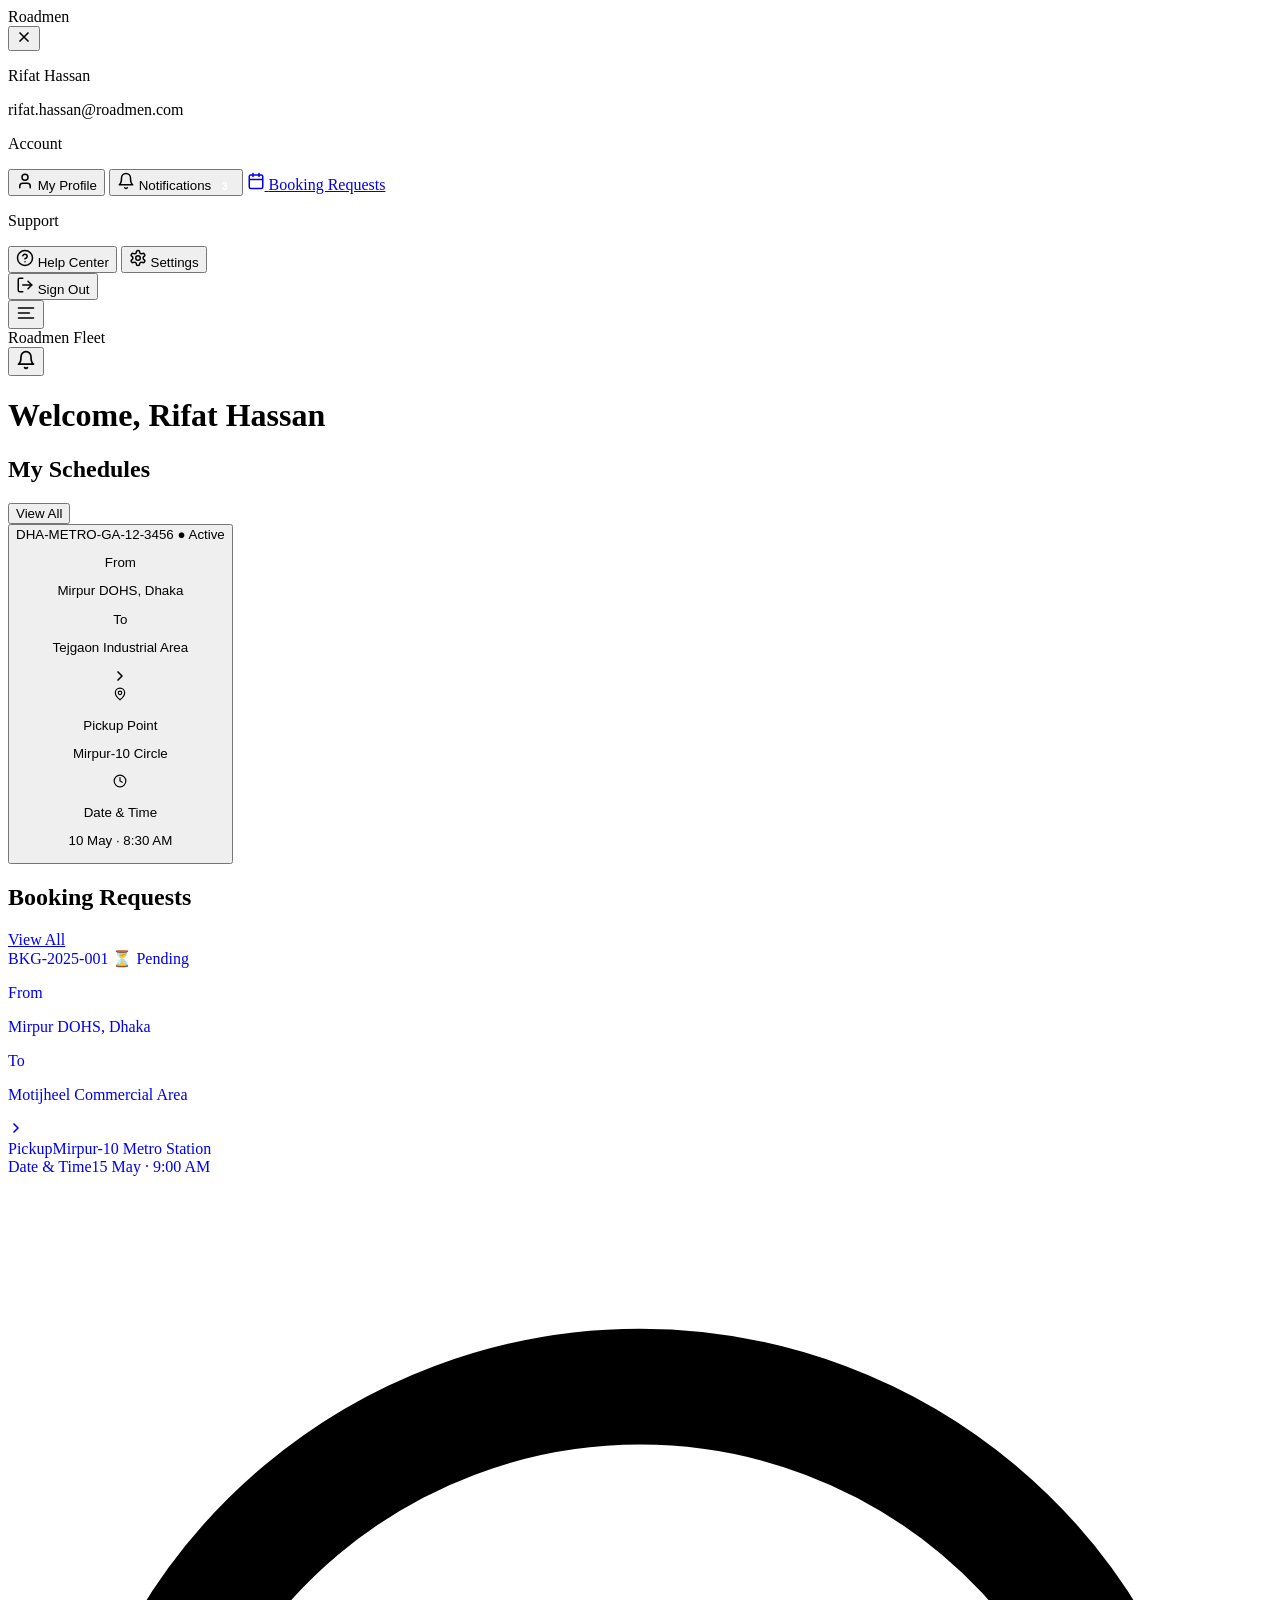
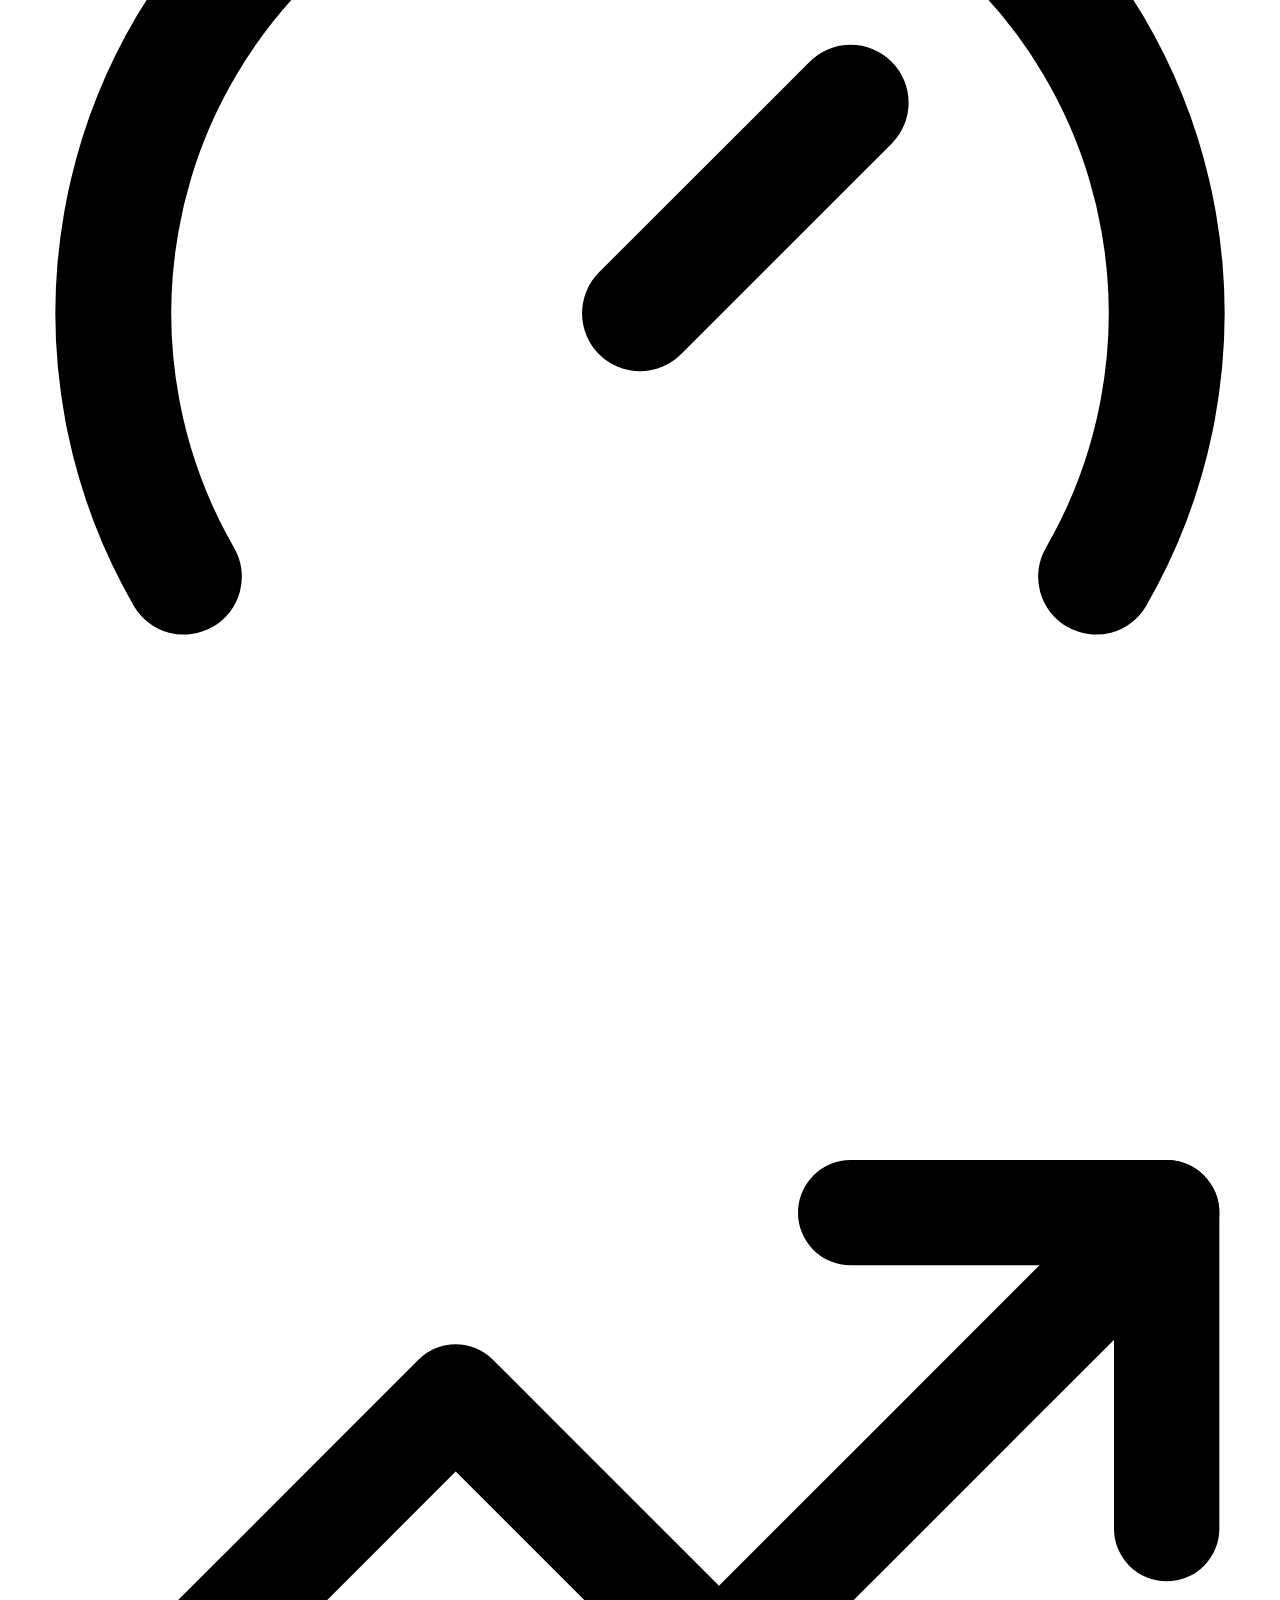
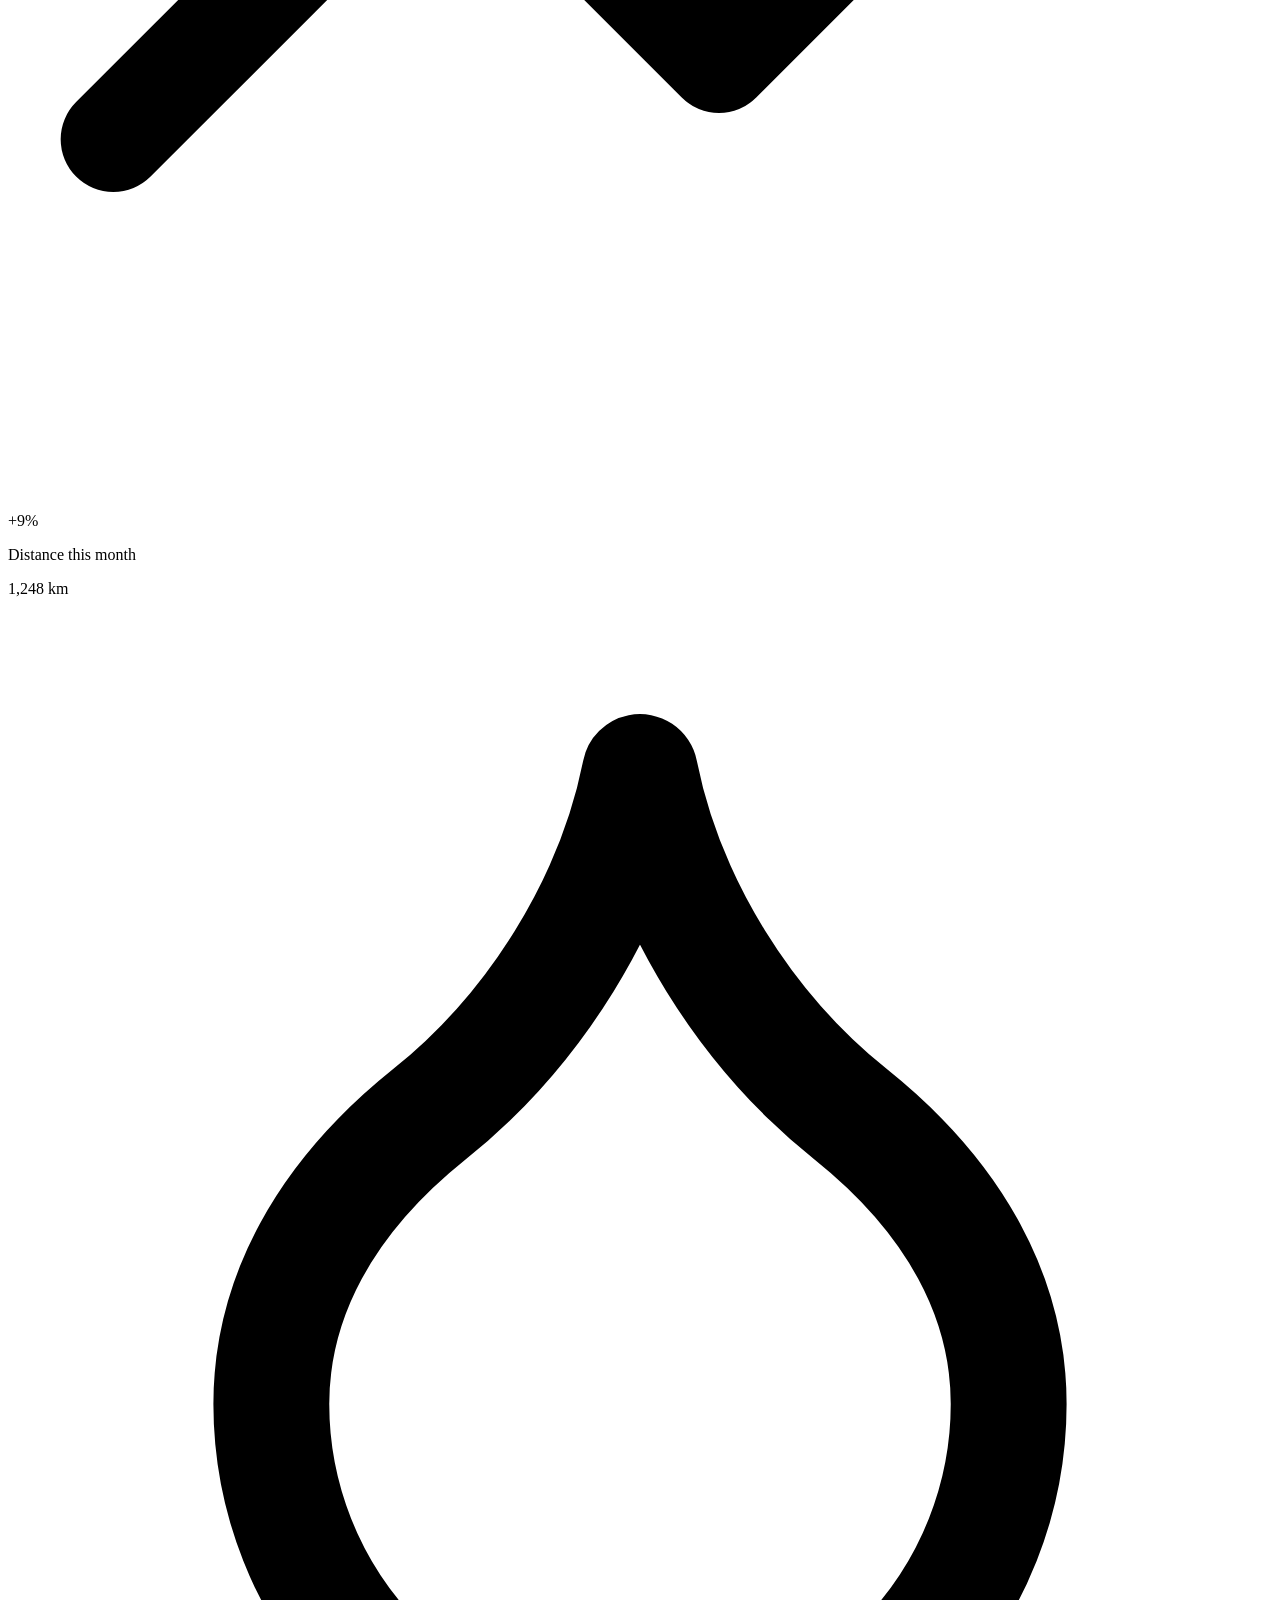
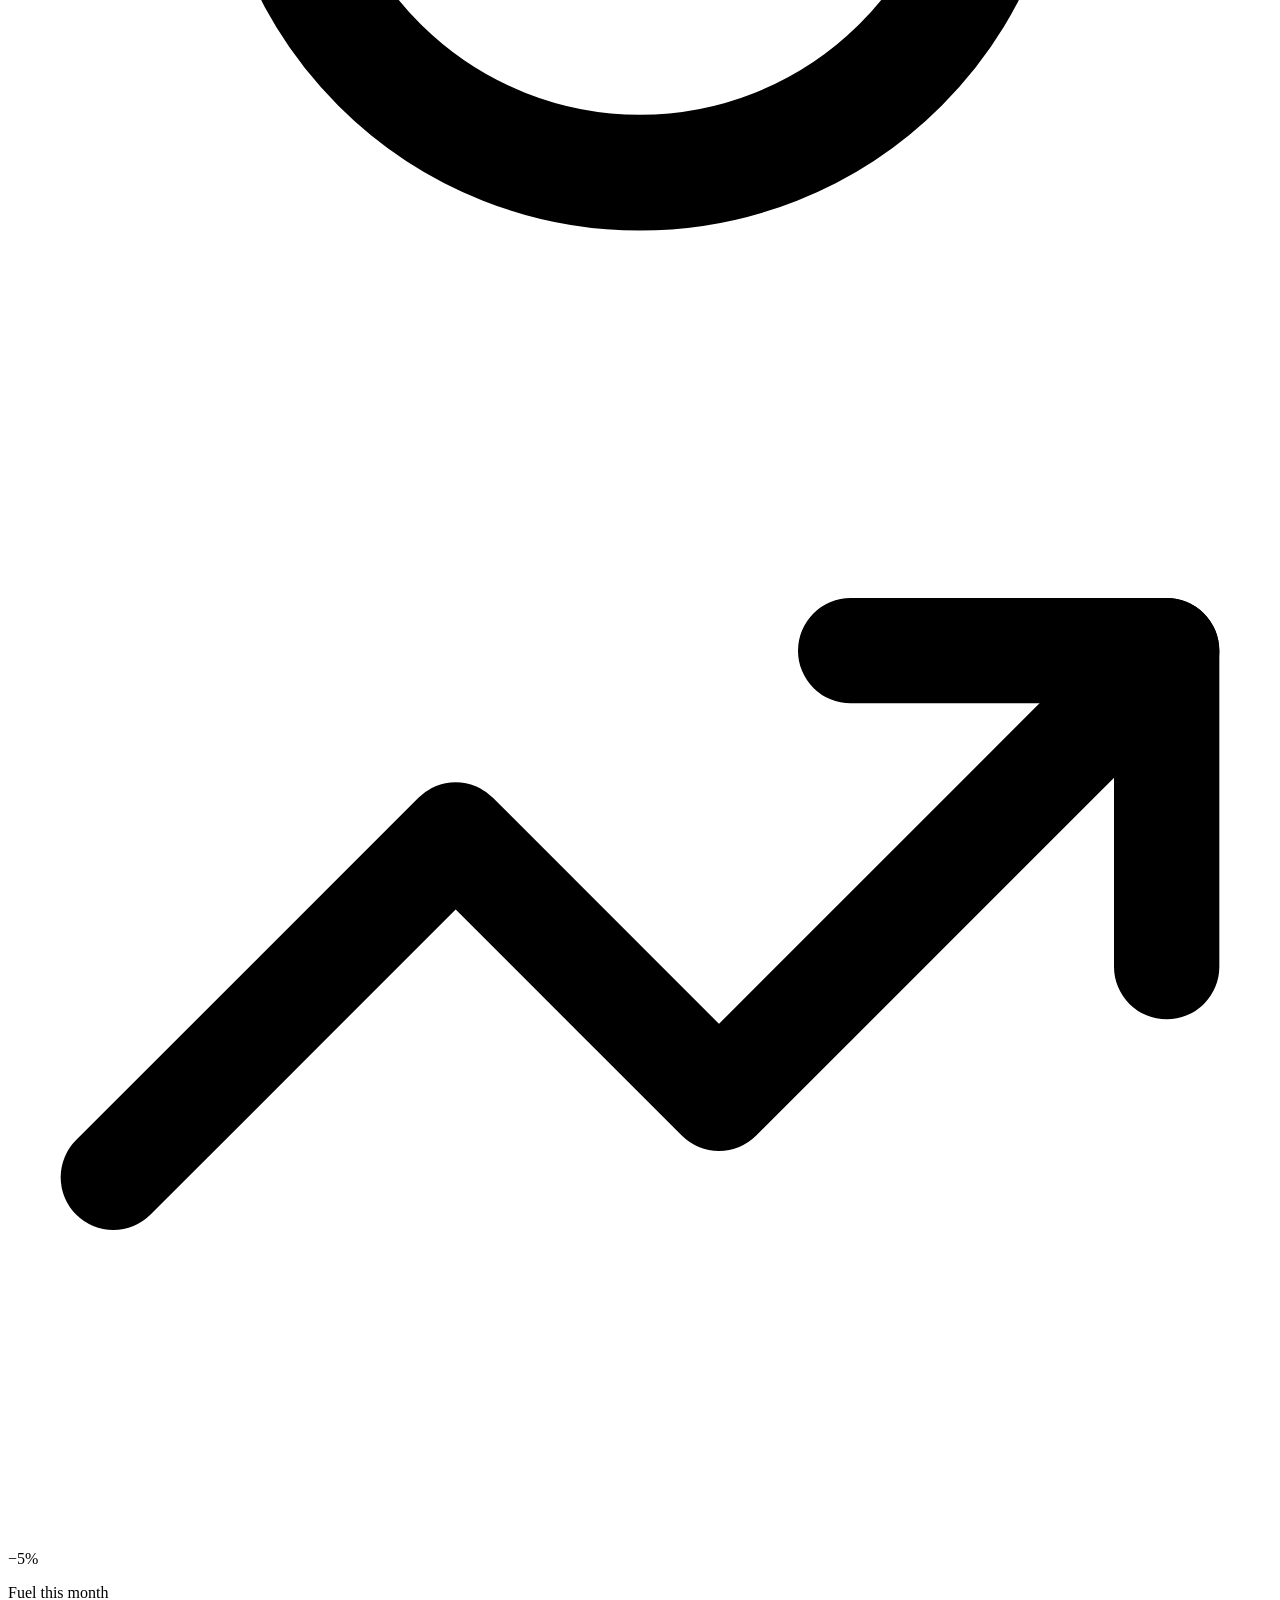
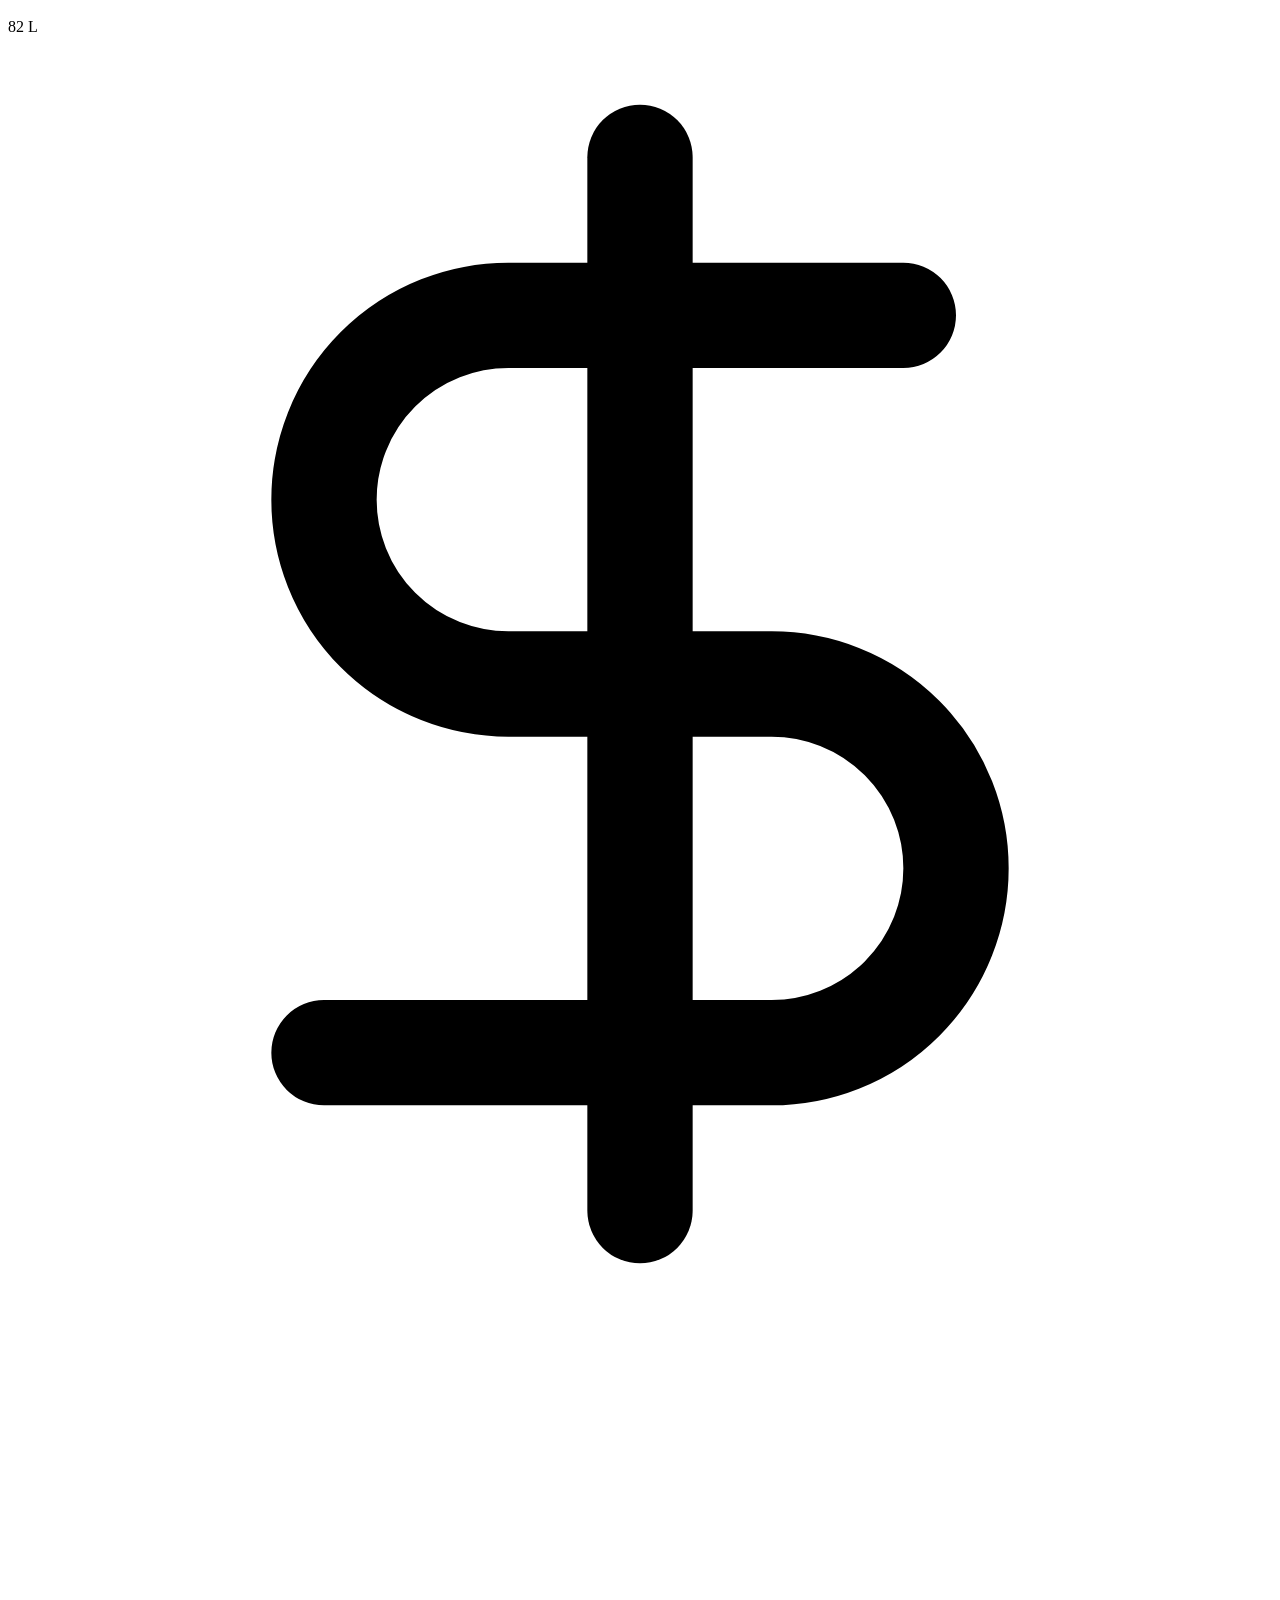
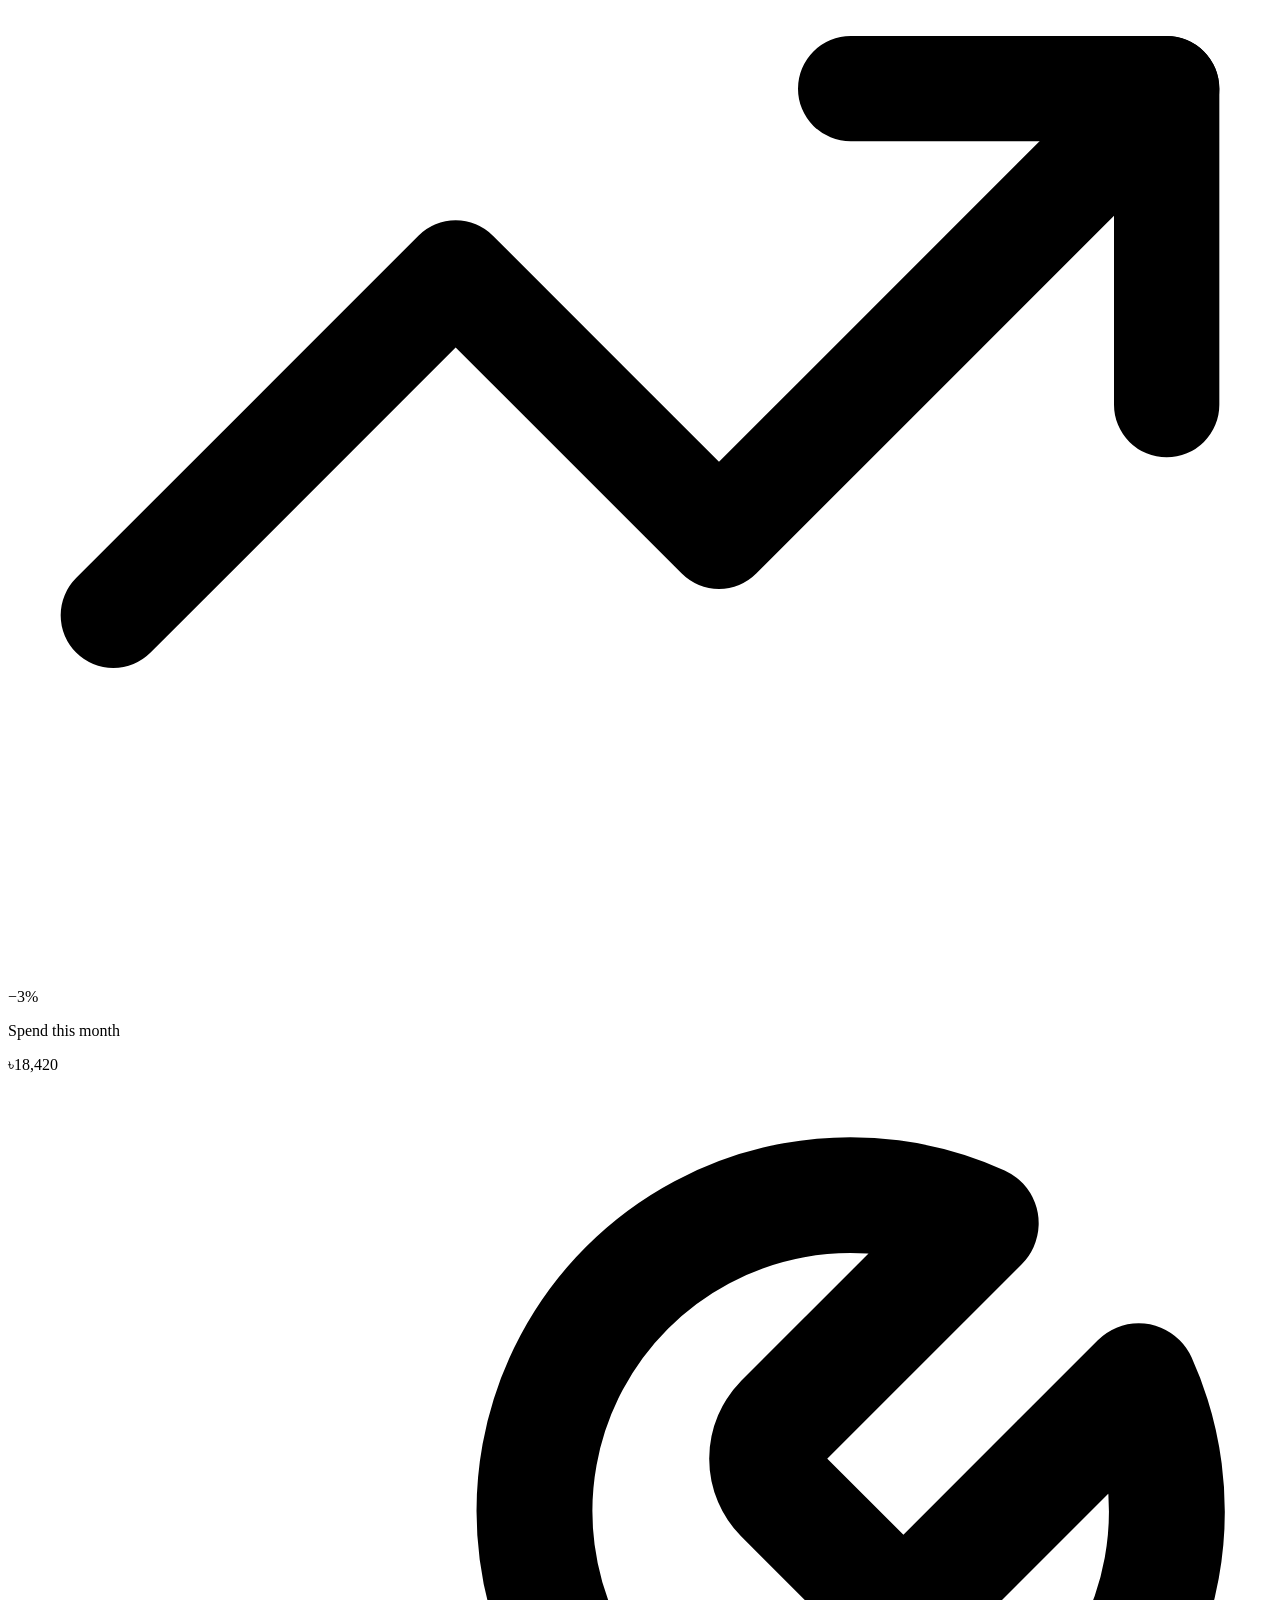
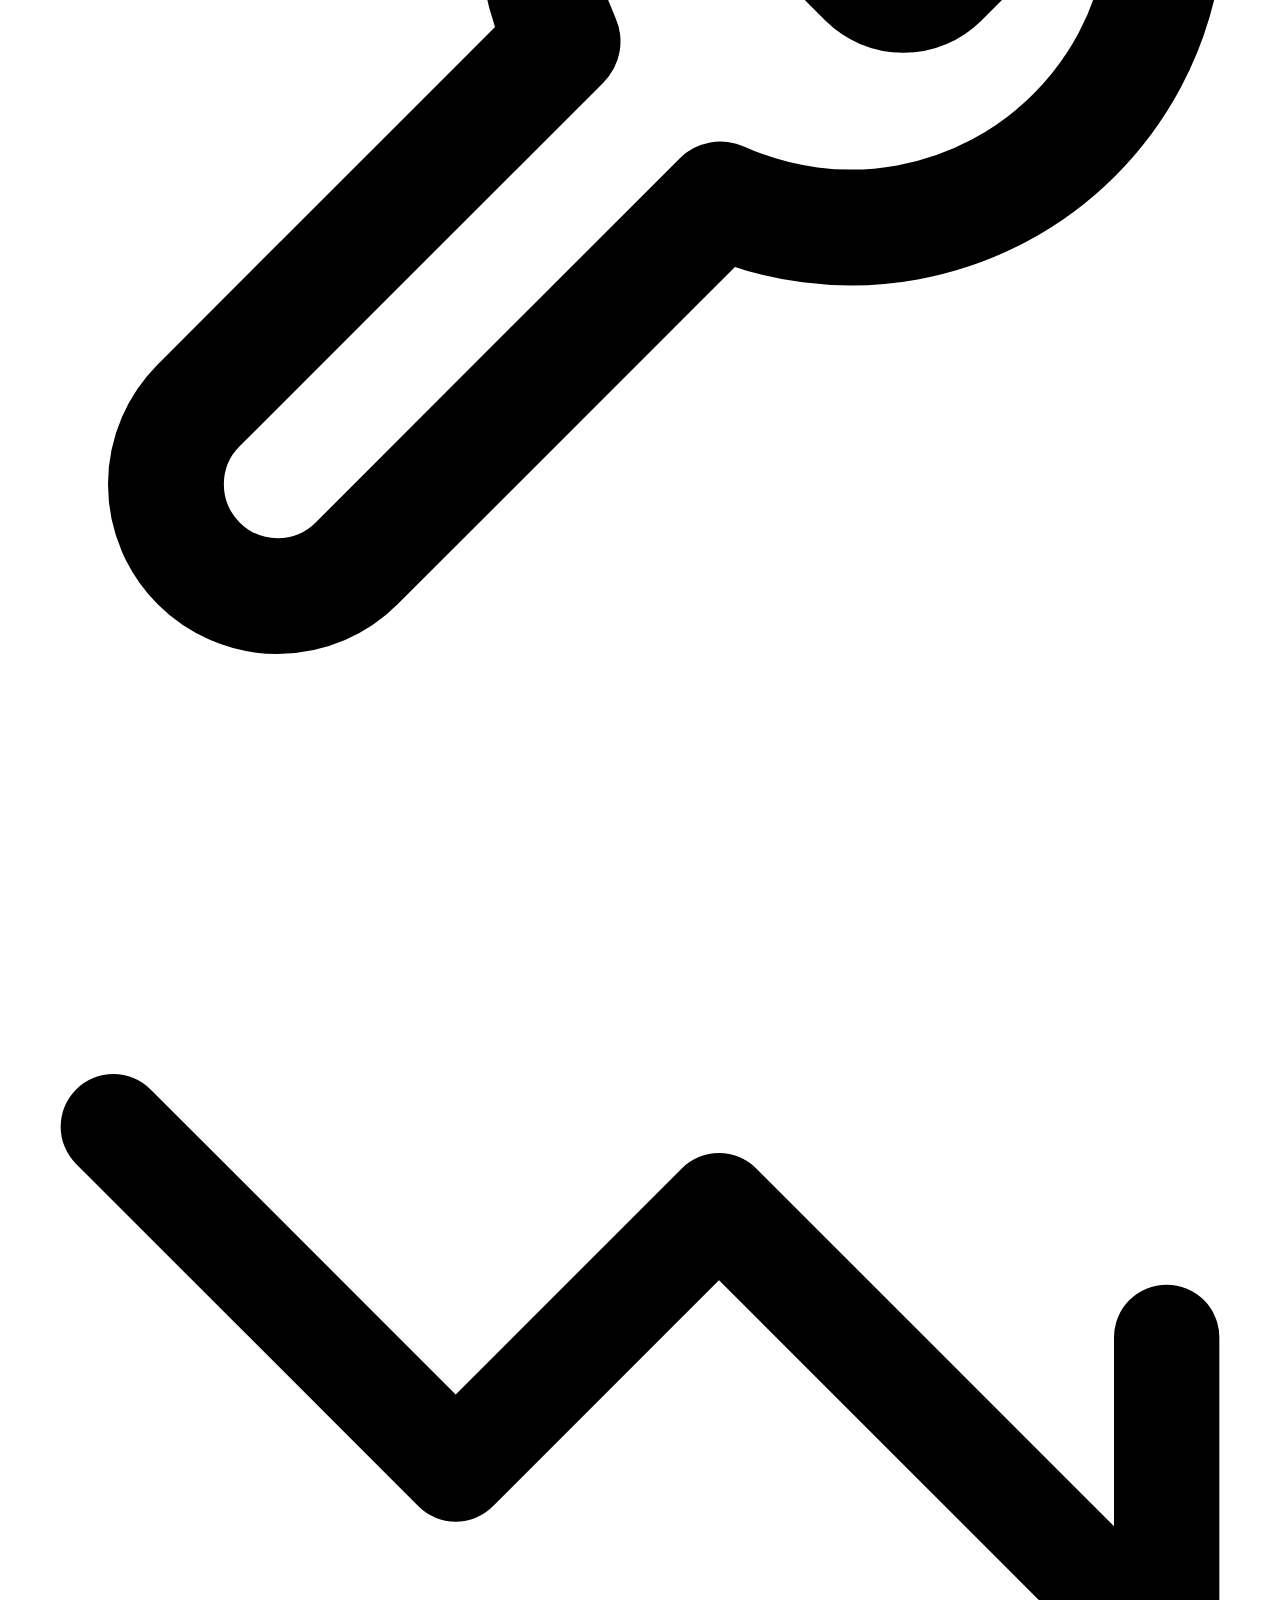
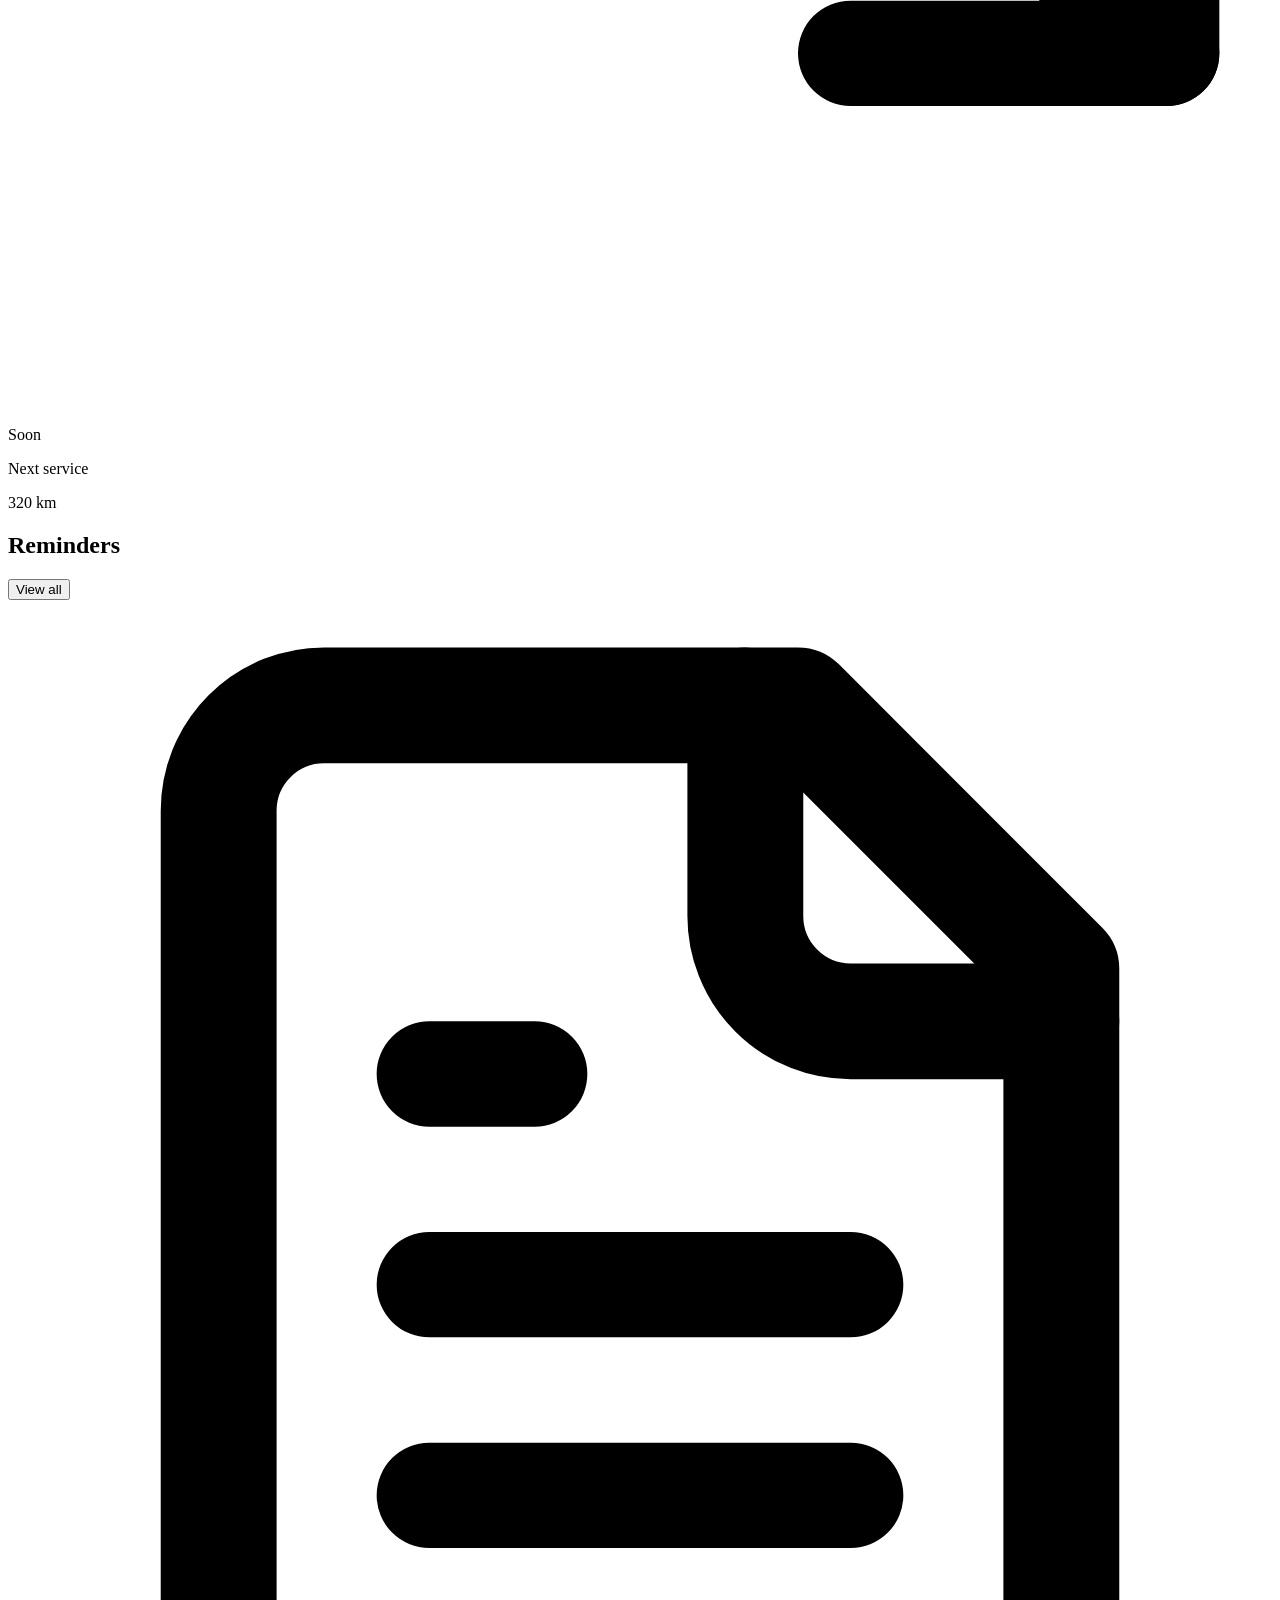
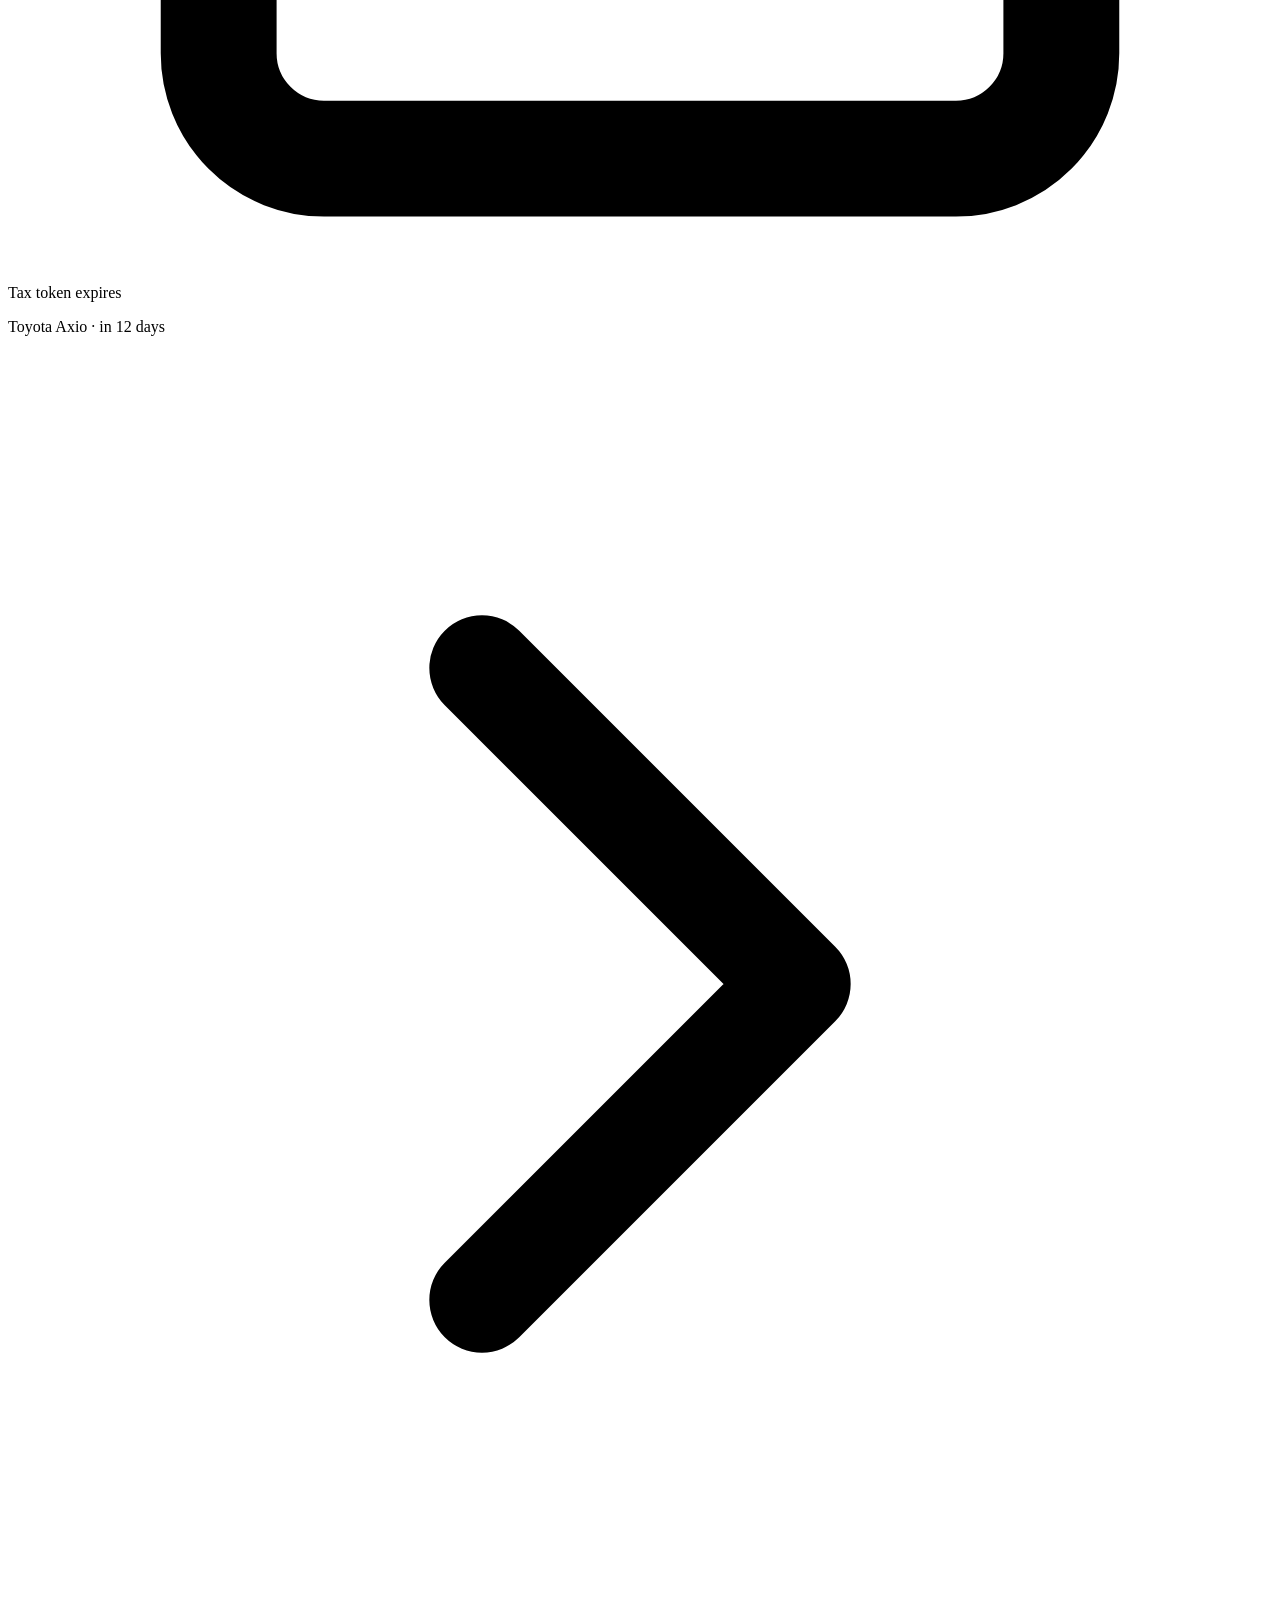
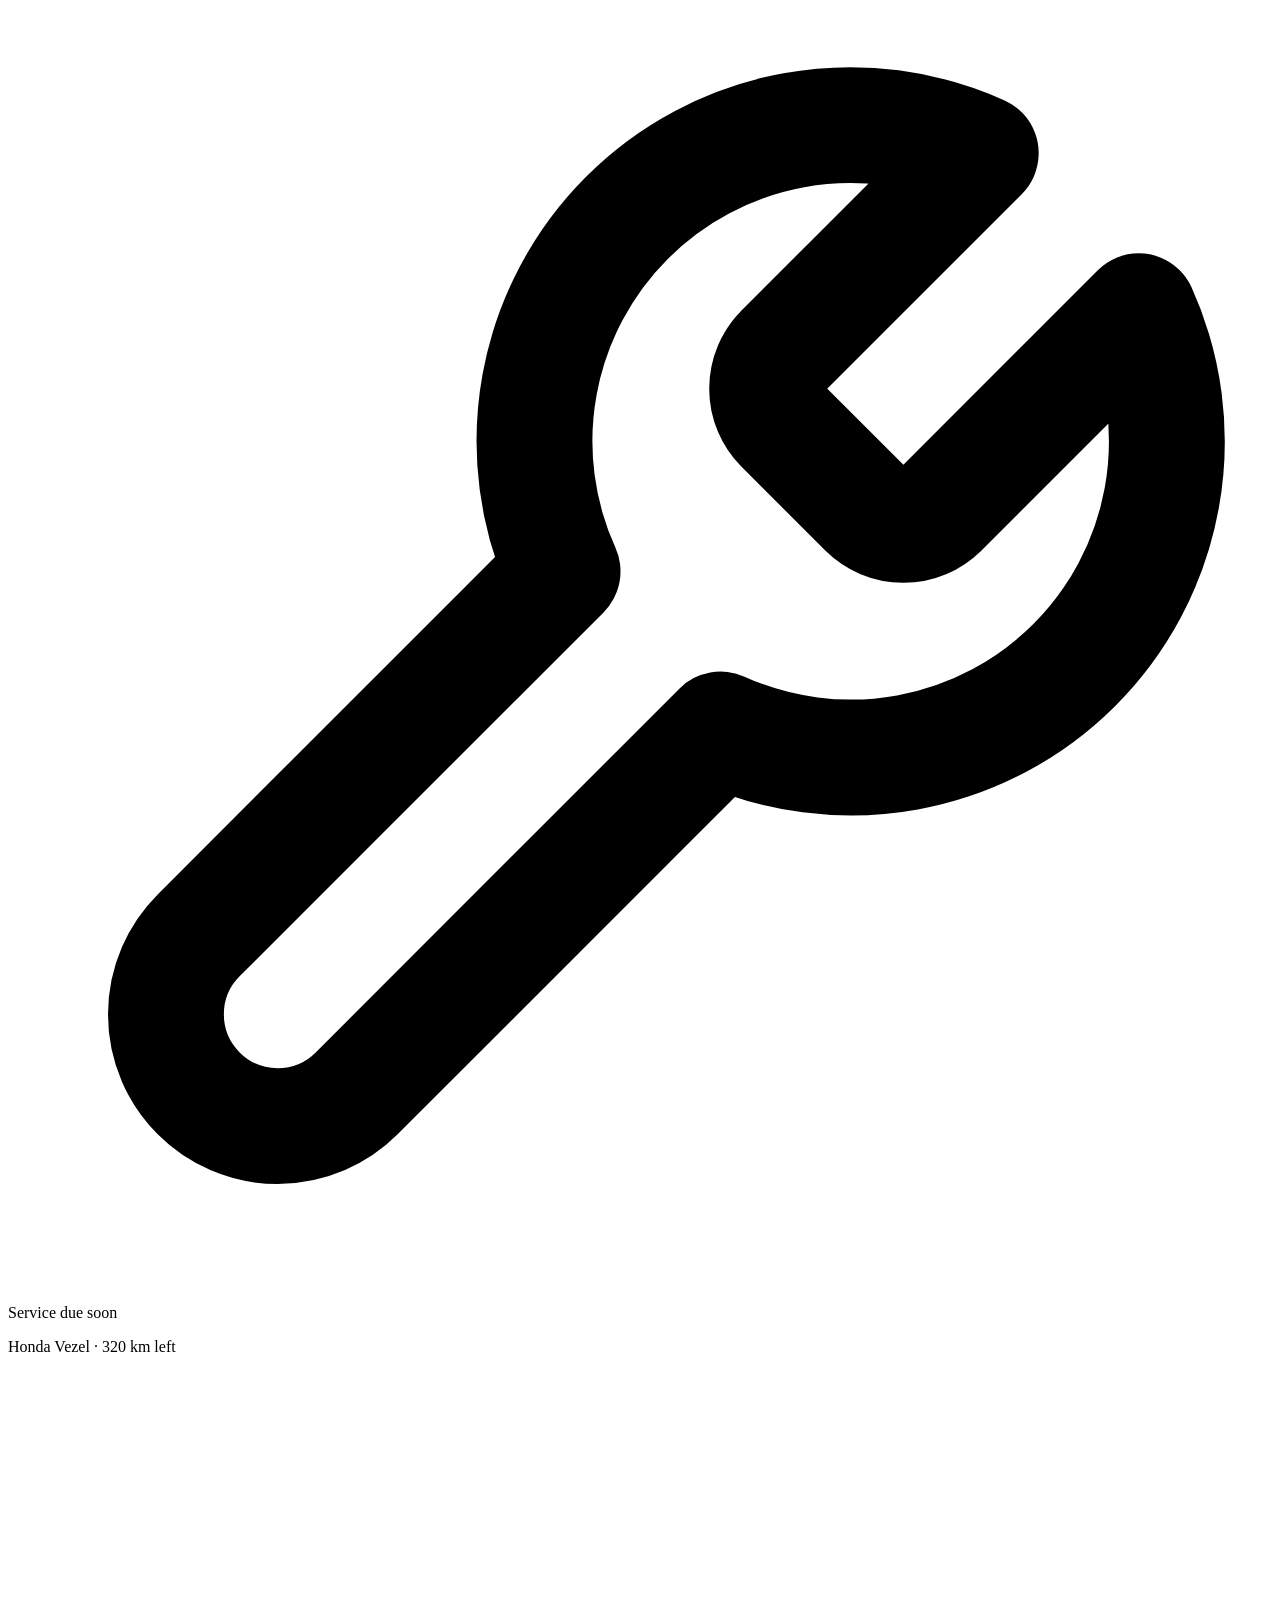
==== index.html @ dc1231cb "Add files via upload" ====
<!DOCTYPE html>
<html lang="en">
<head>
  <meta charset="UTF-8">
  <meta name="viewport" content="width=device-width, initial-scale=1.0, viewport-fit=cover">
  <title>Roadmen Fleet Solution</title>
  <meta name="description" content="Roadmen Fleet Solution — premium fleet management dashboard">
  <meta name="theme-color" content="#F26522">
  <link rel="preconnect" href="https://fonts.googleapis.com">
  <link rel="preconnect" href="https://fonts.gstatic.com" crossorigin>
  <link href="https://fonts.googleapis.com/css2?family=Inter:wght@400;500;600;700;800&display=swap" rel="stylesheet">
  <link rel="stylesheet" href="assets/style.css">
</head>
<body>

<div id="app">
  <div class="gradient-bg" aria-hidden="true"></div>

  <!-- ════════════════════════════════════
       DRAWER OVERLAY
  ════════════════════════════════════ -->
  <div id="drawerOverlay" class="drawer-overlay" aria-hidden="true"></div>

  <!-- ════════════════════════════════════
       SIDE DRAWER
  ════════════════════════════════════ -->
  <aside id="sideDrawer" class="side-drawer" aria-label="Navigation drawer">

    <div class="drawer-header">
      <img src="assets/images/logo.png" alt="Roadmen Fleet Solution" class="drawer-logo"
           onerror="this.style.display='none';this.nextElementSibling.style.display='block'">
      <span class="drawer-logo-text" style="display:none">Roadmen</span>
      <button id="drawerClose" class="drawer-close" aria-label="Close drawer">
        <svg width="16" height="16" viewBox="0 0 24 24" fill="none">
          <path stroke="currentColor" stroke-linecap="round" stroke-linejoin="round" stroke-width="2.5" d="M18 6 6 18M6 6l12 12"/>
        </svg>
      </button>
    </div>

    <div class="drawer-profile">
      <p class="drawer-name">Rifat Hassan</p>
      <p class="drawer-email">rifat.hassan@roadmen.com</p>
      <!-- <span class="drawer-badge">
        <svg width="10" height="10" viewBox="0 0 24 24" fill="none">
          <path stroke="currentColor" stroke-linecap="round" stroke-linejoin="round" stroke-width="2.5" d="M16 21v-2a4 4 0 0 0-4-4H6a4 4 0 0 0-4 4v2"/>
          <circle cx="9" cy="7" r="4" stroke="currentColor" stroke-width="2.5" fill="none"/>
          <path stroke="currentColor" stroke-linecap="round" stroke-linejoin="round" stroke-width="2.5" d="M22 21v-2a4 4 0 0 0-3-3.87M16 3.13a4 4 0 0 1 0 7.75"/>
        </svg>
        Fleet Driver · ID #4821
      </span> -->
    </div>

    <nav class="drawer-nav">
      <p class="drawer-section-label">Account</p>

      <button class="drawer-item active">
        <span class="di-icon">
          <svg width="18" height="18" viewBox="0 0 24 24" fill="none">
            <path stroke="currentColor" stroke-linecap="round" stroke-linejoin="round" stroke-width="2" d="M19 21v-2a4 4 0 0 0-4-4H9a4 4 0 0 0-4 4v2"/>
            <circle cx="12" cy="7" r="4" stroke="currentColor" stroke-width="2" fill="none"/>
          </svg>
        </span>
        My Profile
      </button>

      <button class="drawer-item">
        <span class="di-icon">
          <svg width="18" height="18" viewBox="0 0 24 24" fill="none">
            <path stroke="currentColor" stroke-linecap="round" stroke-linejoin="round" stroke-width="2" d="M6 8a6 6 0 0 1 12 0c0 7 3 9 3 9H3s3-2 3-9"/>
            <path stroke="currentColor" stroke-linecap="round" stroke-linejoin="round" stroke-width="2" d="M10.3 21a1.94 1.94 0 0 0 3.4 0"/>
          </svg>
        </span>
        Notifications
        <span style="margin-left:auto;background:var(--primary);color:#fff;font-size:10px;font-weight:700;padding:2px 7px;border-radius:999px">3</span>
      </button>

      <a href="booking.html" class="drawer-item">
        <span class="di-icon">
          <svg width="18" height="18" viewBox="0 0 24 24" fill="none">
            <rect width="18" height="18" x="3" y="4" rx="2" stroke="currentColor" stroke-width="2" fill="none"/>
            <line x1="16" x2="16" y1="2" y2="6" stroke="currentColor" stroke-linecap="round" stroke-width="2"/>
            <line x1="8"  x2="8"  y1="2" y2="6" stroke="currentColor" stroke-linecap="round" stroke-width="2"/>
            <line x1="3"  x2="21" y1="10" y2="10" stroke="currentColor" stroke-width="2"/>
          </svg>
        </span>
        Booking Requests
      </a>

      <p class="drawer-section-label">Support</p>

      <button class="drawer-item">
        <span class="di-icon">
          <svg width="18" height="18" viewBox="0 0 24 24" fill="none">
            <circle cx="12" cy="12" r="10" stroke="currentColor" stroke-width="2" fill="none"/>
            <path stroke="currentColor" stroke-linecap="round" stroke-linejoin="round" stroke-width="2" d="M9.09 9a3 3 0 0 1 5.83 1c0 2-3 3-3 3"/>
            <path stroke="currentColor" stroke-linecap="round" stroke-width="2" d="M12 17h.01"/>
          </svg>
        </span>
        Help Center
      </button>

      <button class="drawer-item">
        <span class="di-icon">
          <svg width="18" height="18" viewBox="0 0 24 24" fill="none">
            <path stroke="currentColor" stroke-linecap="round" stroke-linejoin="round" stroke-width="2" d="M12.22 2h-.44a2 2 0 0 0-2 2v.18a2 2 0 0 1-1 1.73l-.43.25a2 2 0 0 1-2 0l-.15-.08a2 2 0 0 0-2.73.73l-.22.38a2 2 0 0 0 .73 2.73l.15.1a2 2 0 0 1 1 1.72v.51a2 2 0 0 1-1 1.74l-.15.09a2 2 0 0 0-.73 2.73l.22.38a2 2 0 0 0 2.73.73l.15-.08a2 2 0 0 1 2 0l.43.25a2 2 0 0 1 1 1.73V20a2 2 0 0 0 2 2h.44a2 2 0 0 0 2-2v-.18a2 2 0 0 1 1-1.73l.43-.25a2 2 0 0 1 2 0l.15.08a2 2 0 0 0 2.73-.73l.22-.39a2 2 0 0 0-.73-2.73l-.15-.08a2 2 0 0 1-1-1.74v-.5a2 2 0 0 1 1-1.74l.15-.09a2 2 0 0 0 .73-2.73l-.22-.38a2 2 0 0 0-2.73-.73l-.15.08a2 2 0 0 1-2 0l-.43-.25a2 2 0 0 1-1-1.73V4a2 2 0 0 0-2-2z"/>
            <circle cx="12" cy="12" r="3" stroke="currentColor" stroke-width="2" fill="none"/>
          </svg>
        </span>
        Settings
      </button>
    </nav>

    <div class="drawer-footer">
      <button class="drawer-logout">
        <span class="di-icon">
          <svg width="18" height="18" viewBox="0 0 24 24" fill="none">
            <path stroke="currentColor" stroke-linecap="round" stroke-linejoin="round" stroke-width="2" d="M9 21H5a2 2 0 0 1-2-2V5a2 2 0 0 1 2-2h4"/>
            <polyline stroke="currentColor" stroke-linecap="round" stroke-linejoin="round" stroke-width="2" points="16 17 21 12 16 7"/>
            <line x1="21" x2="9" y1="12" y2="12" stroke="currentColor" stroke-linecap="round" stroke-width="2"/>
          </svg>
        </span>
        Sign Out
      </button>
    </div>
  </aside>

  <!-- ════════════════════════════════════
       SCROLLABLE CONTENT
  ════════════════════════════════════ -->
  <main class="content">

    <!-- ── HEADER ─────────────────────── -->
    <header class="header">
      <div class="header-top">
        <button id="menuBtn" class="menu-btn" aria-label="Open menu">
          <svg width="20" height="20" viewBox="0 0 24 24" fill="none">
            <line x1="3" x2="21" y1="6"  y2="6"  stroke="currentColor" stroke-linecap="round" stroke-width="2"/>
            <line x1="3" x2="16" y1="12" y2="12" stroke="currentColor" stroke-linecap="round" stroke-width="2"/>
            <line x1="3" x2="21" y1="18" y2="18" stroke="currentColor" stroke-linecap="round" stroke-width="2"/>
          </svg>
        </button>

        <img src="assets/images/logo.png" alt="Roadmen Fleet Solution" class="header-logo"
             onerror="this.style.display='none';this.nextElementSibling.style.display='block'">
        <span class="header-logo-text" style="display:none">Roadmen Fleet</span>

        <div class="header-actions">
          <button class="notif-btn" aria-label="Notifications">
            <svg width="20" height="20" viewBox="0 0 24 24" fill="none">
              <path stroke="currentColor" stroke-linecap="round" stroke-linejoin="round" stroke-width="2" d="M6 8a6 6 0 0 1 12 0c0 7 3 9 3 9H3s3-2 3-9"/>
              <path stroke="currentColor" stroke-linecap="round" stroke-linejoin="round" stroke-width="2" d="M10.3 21a1.94 1.94 0 0 0 3.4 0"/>
            </svg>
            <span class="notif-badge"></span>
          </button>
        </div>
      </div>

      <div class="header-greeting">
        <div class="greeting-text">
          <h1 class="greeting-name">Welcome, <span class="greeting-username">Rifat Hassan</span></h1>
        </div>
        
      </div>
    </header>

    <!-- ── MY SCHEDULES ─────────────────── -->
    <section class="section" aria-label="My Schedules" style="margin-top:20px">
      <div class="section-header">
        <h2 class="section-title">My Schedules</h2>
        <button class="btn-link">View All</button>
      </div>
      <div class="schedule-cards-list">

        <!-- Schedule 1 — Active -->
        <button class="schedule-card" aria-label="View schedule DHA-METRO-GA-12-3456">
          <div class="sc-top">
            <span class="sc-reg">DHA-METRO-GA-12-3456</span>
            <span class="sc-status sc-status-active">● Active</span>
          </div>
          <div class="sc-route">
            <div class="sc-dots">
              <div class="sc-dot-start"></div>
              <div class="sc-dot-line"></div>
              <div class="sc-dot-end"></div>
            </div>
            <div class="sc-places">
              <div>
                <p class="sc-place-label">From</p>
                <p class="sc-place-name">Mirpur DOHS, Dhaka</p>
              </div>
              <div>
                <p class="sc-place-label">To</p>
                <p class="sc-place-name">Tejgaon Industrial Area</p>
              </div>
            </div>
            <div class="sc-chevron">
              <svg width="16" height="16" viewBox="0 0 24 24" fill="none">
                <path stroke="currentColor" stroke-linecap="round" stroke-linejoin="round" stroke-width="2.5" d="m9 18 6-6-6-6"/>
              </svg>
            </div>
          </div>
          <div class="sc-meta">
            <div class="sc-meta-item">
              <div class="sc-meta-icon">
                <svg width="14" height="14" viewBox="0 0 24 24" fill="none">
                  <path stroke="currentColor" stroke-linecap="round" stroke-linejoin="round" stroke-width="2" d="M20 10c0 6-8 12-8 12s-8-6-8-12a8 8 0 0 1 16 0Z"/>
                  <circle cx="12" cy="10" r="3" stroke="currentColor" stroke-width="2" fill="none"/>
                </svg>
              </div>
              <div>
                <p class="sc-meta-label">Pickup Point</p>
                <p class="sc-meta-value">Mirpur-10 Circle</p>
              </div>
            </div>
            <div class="sc-meta-item">
              <div class="sc-meta-icon">
                <svg width="14" height="14" viewBox="0 0 24 24" fill="none">
                  <circle cx="12" cy="12" r="10" stroke="currentColor" stroke-width="2" fill="none"/>
                  <polyline stroke="currentColor" stroke-linecap="round" stroke-linejoin="round" stroke-width="2" points="12 6 12 12 16 14"/>
                </svg>
              </div>
              <div>
                <p class="sc-meta-label">Date &amp; Time</p>
                <p class="sc-meta-value">10 May · 8:30 AM</p>
              </div>
            </div>
          </div>
        </button>

        <!-- Schedule 2 — Upcoming -->
      

      </div>
    </section>

    <!-- ── BOOKING REQUESTS ─────────────── -->
    <section class="section" aria-label="Booking Requests">
      <div class="section-header">
        <h2 class="section-title">Booking Requests</h2>
        <a href="booking.html" class="btn-link">View All</a>
      </div>
      <div class="booking-cards-list">

        <!-- Pending -->
        <a href="booking.html" class="booking-card" style="text-decoration:none">
          <div class="bk-top">
            <span class="bk-id">BKG-2025-001</span>
            <span class="bk-status bk-status-pending">⏳ Pending</span>
          </div>
          <div class="bk-route">
            <div class="sc-dots">
              <div class="sc-dot-start"></div>
              <div class="sc-dot-line"></div>
              <div class="sc-dot-end"></div>
            </div>
            <div class="sc-places">
              <div><p class="bk-place-label">From</p><p class="bk-place-name">Mirpur DOHS, Dhaka</p></div>
              <div><p class="bk-place-label">To</p><p class="bk-place-name">Motijheel Commercial Area</p></div>
            </div>
            <div class="sc-chevron">
              <svg width="16" height="16" viewBox="0 0 24 24" fill="none"><path stroke="currentColor" stroke-linecap="round" stroke-linejoin="round" stroke-width="2.5" d="m9 18 6-6-6-6"/></svg>
            </div>
          </div>
          <div class="bk-meta">
            <div class="bk-meta-item"><span class="bk-meta-label">Pickup</span><span class="bk-meta-value">Mirpur-10 Metro Station</span></div>
            <div class="bk-meta-item"><span class="bk-meta-label">Date &amp; Time</span><span class="bk-meta-value">15 May · 9:00 AM</span></div>
          </div>
        </a>


      </div>
    </section>

    <!-- ── SUMMARY CARDS ──────────────── -->
    <section class="section-scroll scrollbar-hide" aria-label="Summary">
      <div class="cards-row">

        <div class="summary-card">
          <div class="card-top">
            <div class="card-icon tone-primary">
              <svg class="icon-sm" viewBox="0 0 24 24" fill="none">
                <path stroke="currentColor" stroke-linecap="round" stroke-linejoin="round" stroke-width="2.2" d="m12 14 4-4"/>
                <path stroke="currentColor" stroke-linecap="round" stroke-linejoin="round" stroke-width="2.2" d="M3.34 19a10 10 0 1 1 17.32 0"/>
              </svg>
            </div>
            <span class="trend trend-up">
              <svg class="icon-xs" viewBox="0 0 24 24" fill="none"><polyline stroke="currentColor" stroke-linecap="round" stroke-linejoin="round" stroke-width="2" points="22 7 13.5 15.5 8.5 10.5 2 17"/><polyline stroke="currentColor" stroke-linecap="round" stroke-linejoin="round" stroke-width="2" points="16 7 22 7 22 13"/></svg>
              +9%
            </span>
          </div>
          <p class="card-label">Distance this month</p>
          <p class="card-value">1,248 km</p>
        </div>

        <div class="summary-card">
          <div class="card-top">
            <div class="card-icon tone-accent">
              <svg class="icon-sm" viewBox="0 0 24 24" fill="none">
                <path stroke="currentColor" stroke-linecap="round" stroke-linejoin="round" stroke-width="2.2" d="M12 22a7 7 0 0 0 7-7c0-2-1-3.9-3-5.5s-3.5-4-4-6.5c-.5 2.5-2 4.9-4 6.5C6 11.1 5 13 5 15a7 7 0 0 0 7 7z"/>
              </svg>
            </div>
            <span class="trend trend-up">
              <svg class="icon-xs" viewBox="0 0 24 24" fill="none"><polyline stroke="currentColor" stroke-linecap="round" stroke-linejoin="round" stroke-width="2" points="22 7 13.5 15.5 8.5 10.5 2 17"/><polyline stroke="currentColor" stroke-linecap="round" stroke-linejoin="round" stroke-width="2" points="16 7 22 7 22 13"/></svg>
              −5%
            </span>
          </div>
          <p class="card-label">Fuel this month</p>
          <p class="card-value">82 L</p>
        </div>

        <div class="summary-card">
          <div class="card-top">
            <div class="card-icon tone-success">
              <svg class="icon-sm" viewBox="0 0 24 24" fill="none">
                <line stroke="currentColor" stroke-linecap="round" stroke-width="2" x1="12" x2="12" y1="2" y2="22"/>
                <path stroke="currentColor" stroke-linecap="round" stroke-linejoin="round" stroke-width="2" d="M17 5H9.5a3.5 3.5 0 0 0 0 7h5a3.5 3.5 0 0 1 0 7H6"/>
              </svg>
            </div>
            <span class="trend trend-up">
              <svg class="icon-xs" viewBox="0 0 24 24" fill="none"><polyline stroke="currentColor" stroke-linecap="round" stroke-linejoin="round" stroke-width="2" points="22 7 13.5 15.5 8.5 10.5 2 17"/><polyline stroke="currentColor" stroke-linecap="round" stroke-linejoin="round" stroke-width="2" points="16 7 22 7 22 13"/></svg>
              −3%
            </span>
          </div>
          <p class="card-label">Spend this month</p>
          <p class="card-value">৳18,420</p>
        </div>

        <div class="summary-card">
          <div class="card-top">
            <div class="card-icon tone-warning">
              <svg class="icon-sm" viewBox="0 0 24 24" fill="none">
                <path stroke="currentColor" stroke-linecap="round" stroke-linejoin="round" stroke-width="2.2" d="M14.7 6.3a1 1 0 0 0 0 1.4l1.6 1.6a1 1 0 0 0 1.4 0l3.77-3.77a6 6 0 0 1-7.94 7.94l-6.91 6.91a2.12 2.12 0 0 1-3-3l6.91-6.91a6 6 0 0 1 7.94-7.94l-3.76 3.76z"/>
              </svg>
            </div>
            <span class="trend trend-warn">
              <svg class="icon-xs" viewBox="0 0 24 24" fill="none"><polyline stroke="currentColor" stroke-linecap="round" stroke-linejoin="round" stroke-width="2" points="22 17 13.5 8.5 8.5 13.5 2 7"/><polyline stroke="currentColor" stroke-linecap="round" stroke-linejoin="round" stroke-width="2" points="16 17 22 17 22 11"/></svg>
              Soon
            </span>
          </div>
          <p class="card-label">Next service</p>
          <p class="card-value">320 km</p>
        </div>

      </div>
    </section>

    <!-- ── REMINDERS ──────────────────── -->
    <section class="section" aria-label="Reminders">
      <div class="section-header">
        <h2 class="section-title">Reminders</h2>
        <button class="btn-link">View all</button>
      </div>
      <div class="glass card shadow-card space-y-2">

        <div class="alert-row hover-row">
          <div class="alert-icon tone-warning">
            <svg class="icon" viewBox="0 0 24 24" fill="none">
              <path stroke="currentColor" stroke-linecap="round" stroke-linejoin="round" stroke-width="2.2" d="M15 2H6a2 2 0 0 0-2 2v16a2 2 0 0 0 2 2h12a2 2 0 0 0 2-2V7Z"/>
              <path stroke="currentColor" stroke-linecap="round" stroke-linejoin="round" stroke-width="2.2" d="M14 2v4a2 2 0 0 0 2 2h4"/>
              <path stroke="currentColor" stroke-linecap="round" stroke-width="2" d="M10 9H8M16 13H8M16 17H8"/>
            </svg>
          </div>
          <div class="alert-text">
            <p class="text-sm font-medium">Tax token expires</p>
            <p class="text-11 text-muted">Toyota Axio · in 12 days</p>
          </div>
          <svg class="icon-sm text-muted chevron-right" viewBox="0 0 24 24" fill="none">
            <path stroke="currentColor" stroke-linecap="round" stroke-linejoin="round" stroke-width="2" d="m9 18 6-6-6-6"/>
          </svg>
        </div>

        <div class="alert-row hover-row">
          <div class="alert-icon tone-accent">
            <svg class="icon" viewBox="0 0 24 24" fill="none">
              <path stroke="currentColor" stroke-linecap="round" stroke-linejoin="round" stroke-width="2.2" d="M14.7 6.3a1 1 0 0 0 0 1.4l1.6 1.6a1 1 0 0 0 1.4 0l3.77-3.77a6 6 0 0 1-7.94 7.94l-6.91 6.91a2.12 2.12 0 0 1-3-3l6.91-6.91a6 6 0 0 1 7.94-7.94l-3.76 3.76z"/>
            </svg>
          </div>
          <div class="alert-text">
            <p class="text-sm font-medium">Service due soon</p>
            <p class="text-11 text-muted">Honda Vezel · 320 km left</p>
          </div>
          <svg class="icon-sm text-muted chevron-right" viewBox="0 0 24 24" fill="none">
            <path stroke="currentColor" stroke-linecap="round" stroke-linejoin="round" stroke-width="2" d="m9 18 6-6-6-6"/>
          </svg>
        </div>

        <div class="alert-row hover-row">
          <div class="alert-icon tone-destructive">
            <svg class="icon" viewBox="0 0 24 24" fill="none">
              <path stroke="currentColor" stroke-linecap="round" stroke-linejoin="round" stroke-width="2.2" d="M20 13c0 5-3.5 7.5-7.66 8.95a1 1 0 0 1-.67-.01C7.5 20.5 4 18 4 13V6a1 1 0 0 1 1-1c2 0 4.5-1.2 6.24-2.72a1.17 1.17 0 0 1 1.52 0C14.51 3.81 17 5 19 5a1 1 0 0 1 1 1z"/>
              <path stroke="currentColor" stroke-linecap="round" stroke-width="2.2" d="M12 8v4M12 16h.01"/>
            </svg>
          </div>
          <div class="alert-text">
            <p class="text-sm font-medium">Insurance renewal</p>
            <p class="text-11 text-muted">Toyota Axio · in 28 days</p>
          </div>
          <svg class="icon-sm text-muted chevron-right" viewBox="0 0 24 24" fill="none">
            <path stroke="currentColor" stroke-linecap="round" stroke-linejoin="round" stroke-width="2" d="m9 18 6-6-6-6"/>
          </svg>
        </div>

        <button class="btn-primary">Set Reminder</button>
      </div>
    </section>

    <!-- ── QUICK ACTIONS ──────────────── -->
    <section class="section" aria-label="Quick Actions">
      <h2 class="section-title mb-3">Quick Actions</h2>
      <div class="glass card shadow-card quick-actions-grid">

        <button class="quick-action">
          <div class="qa-icon tone-accent">
            <svg class="icon" viewBox="0 0 24 24" fill="none"><path stroke="currentColor" stroke-linecap="round" stroke-linejoin="round" stroke-width="2.2" d="M12 22a7 7 0 0 0 7-7c0-2-1-3.9-3-5.5s-3.5-4-4-6.5c-.5 2.5-2 4.9-4 6.5C6 11.1 5 13 5 15a7 7 0 0 0 7 7z"/></svg>
          </div>
          <span class="qa-label">Log Fuel</span>
        </button>

        <button class="quick-action">
          <div class="qa-icon tone-success">
            <svg class="icon" viewBox="0 0 24 24" fill="none">
              <path stroke="currentColor" stroke-linecap="round" stroke-linejoin="round" stroke-width="2.2" d="M4 2v20l2-1 2 1 2-1 2 1 2-1 2 1 2-1 2 1V2l-2 1-2-1-2 1-2-1-2 1-2-1-2 1-2-1z"/>
              <path stroke="currentColor" stroke-linecap="round" stroke-linejoin="round" stroke-width="2" d="M16 8h-6a2 2 0 1 0 0 4h4a2 2 0 1 1 0 4H8"/>
            </svg>
          </div>
          <span class="qa-label">Add Expense</span>
        </button>

        <button class="quick-action">
          <div class="qa-icon tone-warning">
            <svg class="icon" viewBox="0 0 24 24" fill="none">
              <rect width="18" height="18" x="3" y="4" rx="2" ry="2" stroke="currentColor" stroke-width="2.2" fill="none"/>
              <line x1="16" x2="16" y1="2" y2="6" stroke="currentColor" stroke-width="2.2" stroke-linecap="round"/>
              <line x1="8" x2="8" y1="2" y2="6" stroke="currentColor" stroke-width="2.2" stroke-linecap="round"/>
              <line x1="3" x2="21" y1="10" y2="10" stroke="currentColor" stroke-width="2.2"/>
              <line x1="8" x2="12" y1="14" y2="14" stroke="currentColor" stroke-width="2.2" stroke-linecap="round"/>
              <line x1="10" x2="10" y1="12" y2="16" stroke="currentColor" stroke-width="2.2" stroke-linecap="round"/>
            </svg>
          </div>
          <span class="qa-label">Book Service</span>
        </button>

        <button class="quick-action">
          <div class="qa-icon tone-primary">
            <svg class="icon" viewBox="0 0 24 24" fill="none">
              <path stroke="currentColor" stroke-linecap="round" stroke-linejoin="round" stroke-width="2.2" d="M20 10c0 6-8 12-8 12s-8-6-8-12a8 8 0 0 1 16 0Z"/>
              <circle cx="12" cy="10" r="3" stroke="currentColor" stroke-width="2.2" fill="none"/>
            </svg>
          </div>
          <span class="qa-label">Log Trip</span>
        </button>

      </div>
    </section>

    <!-- ── LIVE TRACKING ──────────────── -->
    <section class="section" aria-label="Live Tracking">
      <div class="section-header">
        <h2 class="section-title">Where's My Car</h2>
        <span class="live-status">
          <span class="live-dot pulse-dot"></span>
          Parked · 2 min ago
        </span>
      </div>
      <div class="map-container shadow-card">
        <div class="map-bg" aria-hidden="true"></div>
        <svg class="map-roads" viewBox="0 0 380 180" fill="none" aria-hidden="true">
          <path d="M-20 60 Q 100 40 200 80 T 400 70"   stroke="rgba(255,255,255,0.2)" stroke-width="1.5"/>
          <path d="M40 -10 Q 80 80 60 200"              stroke="rgba(255,255,255,0.2)" stroke-width="1.5"/>
          <path d="M-20 140 Q 200 100 400 130"          stroke="rgba(255,255,255,0.2)" stroke-width="1.5"/>
          <path d="M280 -10 Q 250 100 320 200"          stroke="rgba(255,255,255,0.2)" stroke-width="1.5"/>
        </svg>
        <div class="car-pin primary-pin">
          <div class="pin-dot pulse-dot"></div>
          <span class="pin-label glass">My Daily · Home</span>
        </div>
        <div class="car-pin secondary-pin">
          <div class="pin-dot-sm accent-dot"></div>
          <span class="pin-label glass">Weekend</span>
        </div>
        <div class="map-badge top-left glass">
          <svg class="icon-xs" viewBox="0 0 24 24" fill="none" style="color:#F26522"><polygon stroke="currentColor" stroke-linecap="round" stroke-linejoin="round" stroke-width="2" points="3 11 22 2 13 21 11 13 3 11"/></svg>
          <span class="text-10">Live</span>
        </div>
        <div class="map-badge top-right glass">
          <svg class="icon-xs" viewBox="0 0 24 24" fill="none" style="color:#4ADE80">
            <rect width="18" height="11" x="3" y="11" rx="2" ry="2" stroke="currentColor" stroke-width="2" fill="none"/>
            <path stroke="currentColor" stroke-linecap="round" stroke-linejoin="round" stroke-width="2" d="M7 11V7a5 5 0 0 1 10 0v4"/>
          </svg>
          <span class="text-10">Locked</span>
        </div>
        <button class="map-badge bottom-right glass hover-scale">
          <svg class="icon-xs" viewBox="0 0 24 24" fill="none">
            <polyline stroke="currentColor" stroke-linecap="round" stroke-linejoin="round" stroke-width="2" points="15 3 21 3 21 9"/>
            <polyline stroke="currentColor" stroke-linecap="round" stroke-linejoin="round" stroke-width="2" points="9 21 3 21 3 15"/>
            <line x1="21" x2="14" y1="3" y2="10" stroke="currentColor" stroke-linecap="round" stroke-width="2"/>
            <line x1="3"  x2="10" y1="21" y2="14" stroke="currentColor" stroke-linecap="round" stroke-width="2"/>
          </svg>
          Open Map
        </button>
      </div>
    </section>

    <!-- ── MY CARS ────────────────────── -->
    <section class="section" aria-label="My Cars">
      <div class="section-header">
        <h2 class="section-title">My Cars</h2>
        <button class="btn-link flex-center gap-1">
          <svg class="icon-xs" viewBox="0 0 24 24" fill="none"><path d="M5 12h14" stroke="currentColor" stroke-linecap="round" stroke-width="2"/><path d="M12 5v14" stroke="currentColor" stroke-linecap="round" stroke-width="2"/></svg>
          Add car
        </button>
      </div>

      <!-- Vehicle 1 -->
      <div class="vehicle-card">
        <div class="vehicle-top">
          <div class="vehicle-info">
            <div class="vehicle-avatar gradient-primary shadow-glow">🚗</div>
            <div class="vehicle-details">
              <p class="text-sm font-semibold">My Daily</p>
              <p class="text-11 text-muted">Toyota Axio · 2019</p>
              <p class="text-10 text-muted-40">DHA-METRO-GA-12-3456</p>
            </div>
          </div>
          <span class="status-badge status-success">Parked</span>
        </div>
        <div class="vehicle-stats">
          <div>
            <p class="text-11 text-muted">Odometer</p>
            <p class="text-11 font-semibold">48,250 km</p>
          </div>
          <div>
            <p class="text-11 text-muted flex-center gap-1">
              <svg class="icon-xs" viewBox="0 0 24 24" fill="none"><path stroke="currentColor" stroke-linecap="round" stroke-linejoin="round" stroke-width="2" d="M20 10c0 6-8 12-8 12s-8-6-8-12a8 8 0 0 1 16 0Z"/><circle cx="12" cy="10" r="3" stroke="currentColor" stroke-width="2" fill="none"/></svg>
              Last trip
            </p>
            <p class="text-11 font-semibold">Home → Office</p>
          </div>
        </div>
        <div class="fuel-bar-row">
          <svg class="icon-xs text-muted" viewBox="0 0 24 24" fill="none"><path stroke="currentColor" stroke-linecap="round" stroke-linejoin="round" stroke-width="2" d="M12 22a7 7 0 0 0 7-7c0-2-1-3.9-3-5.5s-3.5-4-4-6.5c-.5 2.5-2 4.9-4 6.5C6 11.1 5 13 5 15a7 7 0 0 0 7 7z"/></svg>
          <div class="fuel-track"><div class="fuel-fill fuel-success" style="width:72%"></div></div>
          <span class="fuel-pct">72%</span>
        </div>
        <div class="vehicle-footer">
          <span class="text-11 text-muted">Pearl White</span>
          <div class="flex-center gap-1">
            <button class="qicon text-muted hover-fg" aria-label="View">
              <svg class="icon-xs" viewBox="0 0 24 24" fill="none"><path stroke="currentColor" stroke-linecap="round" stroke-linejoin="round" stroke-width="2.2" d="M2 12s3-7 10-7 10 7 10 7-3 7-10 7-10-7-10-7Z"/><circle cx="12" cy="12" r="3" stroke="currentColor" stroke-width="2.2" fill="none"/></svg>
            </button>
            <button class="qicon text-accent hover-accent" aria-label="Fuel">
              <svg class="icon-xs" viewBox="0 0 24 24" fill="none"><path stroke="currentColor" stroke-linecap="round" stroke-linejoin="round" stroke-width="2.2" d="M12 22a7 7 0 0 0 7-7c0-2-1-3.9-3-5.5s-3.5-4-4-6.5c-.5 2.5-2 4.9-4 6.5C6 11.1 5 13 5 15a7 7 0 0 0 7 7z"/></svg>
            </button>
            <button class="qicon text-success hover-success" aria-label="Expense">
              <svg class="icon-xs" viewBox="0 0 24 24" fill="none"><line stroke="currentColor" stroke-linecap="round" stroke-width="2.2" x1="12" x2="12" y1="2" y2="22"/><path stroke="currentColor" stroke-linecap="round" stroke-linejoin="round" stroke-width="2.2" d="M17 5H9.5a3.5 3.5 0 0 0 0 7h5a3.5 3.5 0 0 1 0 7H6"/></svg>
            </button>
            <button class="qicon text-destructive hover-destructive" aria-label="Alert">
              <svg class="icon-xs" viewBox="0 0 24 24" fill="none"><circle cx="12" cy="12" r="10" stroke="currentColor" stroke-width="2.2" fill="none"/><line x1="12" x2="12" y1="8" y2="12" stroke="currentColor" stroke-linecap="round" stroke-width="2.2"/><line x1="12" x2="12.01" y1="16" y2="16" stroke="currentColor" stroke-linecap="round" stroke-width="2.2"/></svg>
            </button>
          </div>
        </div>
      </div>

      <!-- Vehicle 2 -->
      <div class="vehicle-card mt-3">
        <div class="vehicle-top">
          <div class="vehicle-info">
            <div class="vehicle-avatar gradient-primary shadow-glow">🚗</div>
            <div class="vehicle-details">
              <div class="flex-center gap-2">
                <p class="text-sm font-semibold">Weekend</p>
                <span class="alert-badge" aria-label="Alert">
                  <svg style="width:10px;height:10px" viewBox="0 0 24 24" fill="none"><circle cx="12" cy="12" r="10" stroke="currentColor" stroke-width="2.5" fill="none"/><line x1="12" x2="12" y1="8" y2="12" stroke="currentColor" stroke-linecap="round" stroke-width="2.5"/><line x1="12" x2="12.01" y1="16" y2="16" stroke="currentColor" stroke-linecap="round" stroke-width="2.5"/></svg>
                </span>
              </div>
              <p class="text-11 text-muted">Honda Vezel · 2021</p>
              <p class="text-10 text-muted-40">DHA-METRO-KHA-22-1188</p>
            </div>
          </div>
          <span class="status-badge status-warning">Service due</span>
        </div>
        <div class="vehicle-stats">
          <div>
            <p class="text-11 text-muted">Odometer</p>
            <p class="text-11 font-semibold">26,820 km</p>
          </div>
          <div>
            <p class="text-11 text-muted flex-center gap-1">
              <svg class="icon-xs" viewBox="0 0 24 24" fill="none"><path stroke="currentColor" stroke-linecap="round" stroke-linejoin="round" stroke-width="2" d="M20 10c0 6-8 12-8 12s-8-6-8-12a8 8 0 0 1 16 0Z"/><circle cx="12" cy="10" r="3" stroke="currentColor" stroke-width="2" fill="none"/></svg>
              Last trip
            </p>
            <p class="text-11 font-semibold">Dhaka → Cox's Bazar</p>
          </div>
        </div>
        <div class="fuel-bar-row">
          <svg class="icon-xs text-muted" viewBox="0 0 24 24" fill="none"><path stroke="currentColor" stroke-linecap="round" stroke-linejoin="round" stroke-width="2" d="M12 22a7 7 0 0 0 7-7c0-2-1-3.9-3-5.5s-3.5-4-4-6.5c-.5 2.5-2 4.9-4 6.5C6 11.1 5 13 5 15a7 7 0 0 0 7 7z"/></svg>
          <div class="fuel-track"><div class="fuel-fill fuel-warning" style="width:38%"></div></div>
          <span class="fuel-pct">38%</span>
        </div>
        <div class="vehicle-footer">
          <span class="text-11 text-muted">Midnight Blue</span>
          <div class="flex-center gap-1">
            <button class="qicon text-muted hover-fg" aria-label="View">
              <svg class="icon-xs" viewBox="0 0 24 24" fill="none"><path stroke="currentColor" stroke-linecap="round" stroke-linejoin="round" stroke-width="2.2" d="M2 12s3-7 10-7 10 7 10 7-3 7-10 7-10-7-10-7Z"/><circle cx="12" cy="12" r="3" stroke="currentColor" stroke-width="2.2" fill="none"/></svg>
            </button>
            <button class="qicon text-accent hover-accent" aria-label="Fuel">
              <svg class="icon-xs" viewBox="0 0 24 24" fill="none"><path stroke="currentColor" stroke-linecap="round" stroke-linejoin="round" stroke-width="2.2" d="M12 22a7 7 0 0 0 7-7c0-2-1-3.9-3-5.5s-3.5-4-4-6.5c-.5 2.5-2 4.9-4 6.5C6 11.1 5 13 5 15a7 7 0 0 0 7 7z"/></svg>
            </button>
            <button class="qicon text-success hover-success" aria-label="Expense">
              <svg class="icon-xs" viewBox="0 0 24 24" fill="none"><line stroke="currentColor" stroke-linecap="round" stroke-width="2.2" x1="12" x2="12" y1="2" y2="22"/><path stroke="currentColor" stroke-linecap="round" stroke-linejoin="round" stroke-width="2.2" d="M17 5H9.5a3.5 3.5 0 0 0 0 7h5a3.5 3.5 0 0 1 0 7H6"/></svg>
            </button>
            <button class="qicon text-destructive hover-destructive" aria-label="Alert">
              <svg class="icon-xs" viewBox="0 0 24 24" fill="none"><circle cx="12" cy="12" r="10" stroke="currentColor" stroke-width="2.2" fill="none"/><line x1="12" x2="12" y1="8" y2="12" stroke="currentColor" stroke-linecap="round" stroke-width="2.2"/><line x1="12" x2="12.01" y1="16" y2="16" stroke="currentColor" stroke-linecap="round" stroke-width="2.2"/></svg>
            </button>
          </div>
        </div>
      </div>

      <button class="add-car-btn mt-3">
        <svg class="icon-sm" viewBox="0 0 24 24" fill="none"><path d="M5 12h14" stroke="currentColor" stroke-linecap="round" stroke-width="2"/><path d="M12 5v14" stroke="currentColor" stroke-linecap="round" stroke-width="2"/></svg>
        Add another car
      </button>
    </section>

    <!-- ── INSIGHTS ────────────────────── -->
    <section class="section" aria-label="Insights">
      <h2 class="section-title mb-3">Insights</h2>

      <div class="glass card shadow-card">
        <div class="chart-header">
          <div>
            <p class="text-11 text-muted">Mileage (km/L)</p>
            <p class="text-lg font-bold">12.4 <span class="text-10 text-success">↑ 6%</span></p>
          </div>
          <div class="period-tabs">
            <button class="period-btn">W</button>
            <button class="period-btn active">M</button>
            <button class="period-btn">Y</button>
          </div>
        </div>
        <svg id="mileageChart" viewBox="0 0 280 80" class="w-full" style="height:80px;overflow:visible" aria-label="Mileage trend chart"></svg>
      </div>

      <div class="insights-grid">
        <div class="glass card shadow-card">
          <p class="text-11 text-muted mb-2">Spend Breakdown</p>
          <div class="donut-wrap">
            <svg id="donutChart" viewBox="0 0 80 80" class="donut-svg" aria-label="Spend breakdown"></svg>
            <div class="donut-center">
              <p class="text-9 text-muted">This mo.</p>
              <p class="text-sm font-bold">৳18.4K</p>
            </div>
          </div>
          <div class="donut-legend">
            <div class="legend-item"><span class="legend-dot" style="background:#F26522"></span><span class="text-9 text-muted">Fuel</span></div>
            <div class="legend-item"><span class="legend-dot" style="background:var(--accent)"></span><span class="text-9 text-muted">Service</span></div>
            <div class="legend-item"><span class="legend-dot" style="background:var(--warning)"></span><span class="text-9 text-muted">Insurance</span></div>
            <div class="legend-item"><span class="legend-dot" style="background:var(--muted-fg)"></span><span class="text-9 text-muted">Parking</span></div>
          </div>
        </div>

        <div class="glass card shadow-card cost-card">
          <div>
            <p class="text-11 text-muted">Cost per km</p>
            <p class="text-2xl font-bold mt-1">৳14.7</p>
            <p class="text-10 text-success font-semibold">↓ 4% vs last month</p>
          </div>
          <div class="bar-chart" id="costBars" aria-label="Weekly cost bar chart"></div>
        </div>
      </div>
    </section>

    <!-- ── ACTIVITY FEED ───────────────── -->
    <section class="section" aria-label="Recent Activity">
      <h2 class="section-title mb-3">Recent Activity</h2>
      <div class="glass card shadow-card">

        <div class="activity-item">
          <div class="activity-icon-col">
            <div class="act-icon tone-accent">
              <svg class="icon-sm" viewBox="0 0 24 24" fill="none"><path stroke="currentColor" stroke-linecap="round" stroke-linejoin="round" stroke-width="2.2" d="M12 22a7 7 0 0 0 7-7c0-2-1-3.9-3-5.5s-3.5-4-4-6.5c-.5 2.5-2 4.9-4 6.5C6 11.1 5 13 5 15a7 7 0 0 0 7 7z"/></svg>
            </div>
            <div class="timeline-line"></div>
          </div>
          <div class="activity-body">
            <div class="activity-row">
              <p class="text-sm font-medium">Fuel added</p>
              <span class="text-10 text-muted">12 min ago</span>
            </div>
            <p class="text-11 text-muted">My Daily · 32L · ৳3,840</p>
          </div>
        </div>

        <div class="activity-item">
          <div class="activity-icon-col">
            <div class="act-icon tone-primary">
              <svg class="icon-sm" viewBox="0 0 24 24" fill="none"><path stroke="currentColor" stroke-linecap="round" stroke-linejoin="round" stroke-width="2.2" d="M20 10c0 6-8 12-8 12s-8-6-8-12a8 8 0 0 1 16 0Z"/><circle cx="12" cy="10" r="3" stroke="currentColor" stroke-width="2.2" fill="none"/></svg>
            </div>
            <div class="timeline-line"></div>
          </div>
          <div class="activity-body">
            <div class="activity-row">
              <p class="text-sm font-medium">Trip completed</p>
              <span class="text-10 text-muted">1 hr ago</span>
            </div>
            <p class="text-11 text-muted">Home → Gulshan Office · 14 km</p>
          </div>
        </div>

        <div class="activity-item">
          <div class="activity-icon-col">
            <div class="act-icon tone-success">
              <svg class="icon-sm" viewBox="0 0 24 24" fill="none">
                <path stroke="currentColor" stroke-linecap="round" stroke-linejoin="round" stroke-width="2.2" d="M4 2v20l2-1 2 1 2-1 2 1 2-1 2 1 2-1 2 1V2l-2 1-2-1-2 1-2-1-2 1-2-1-2 1-2-1z"/>
                <path stroke="currentColor" stroke-linecap="round" stroke-linejoin="round" stroke-width="2" d="M16 8h-6a2 2 0 1 0 0 4h4a2 2 0 1 1 0 4H8"/>
              </svg>
            </div>
            <div class="timeline-line"></div>
          </div>
          <div class="activity-body">
            <div class="activity-row">
              <p class="text-sm font-medium">Parking paid</p>
              <span class="text-10 text-muted">3 hr ago</span>
            </div>
            <p class="text-11 text-muted">Bashundhara City · ৳120</p>
          </div>
        </div>

        <div class="activity-item">
          <div class="activity-icon-col">
            <div class="act-icon tone-warning">
              <svg class="icon-sm" viewBox="0 0 24 24" fill="none"><path stroke="currentColor" stroke-linecap="round" stroke-linejoin="round" stroke-width="2.2" d="M14.7 6.3a1 1 0 0 0 0 1.4l1.6 1.6a1 1 0 0 0 1.4 0l3.77-3.77a6 6 0 0 1-7.94 7.94l-6.91 6.91a2.12 2.12 0 0 1-3-3l6.91-6.91a6 6 0 0 1 7.94-7.94l-3.76 3.76z"/></svg>
            </div>
          </div>
          <div class="activity-body">
            <div class="activity-row">
              <p class="text-sm font-medium">Oil change done</p>
              <span class="text-10 text-muted">Yesterday</span>
            </div>
            <p class="text-11 text-muted">Weekend · 45,000 km service</p>
          </div>
        </div>

      </div>
    </section>

    <div class="bottom-spacer"></div>
  </main>

  <!-- ════════════════════════════════════
       BOTTOM NAVIGATION — Floating Pill
  ════════════════════════════════════ -->
  <nav class="bottom-nav" aria-label="Main navigation">
    <div class="nav-inner">

      <button class="nav-item active" aria-label="Home">
        <span class="nav-indicator"></span>
        <svg class="icon" viewBox="0 0 24 24" fill="none">
          <path stroke="currentColor" stroke-linecap="round" stroke-linejoin="round" stroke-width="2" d="M3 9l9-7 9 7v11a2 2 0 0 1-2 2H5a2 2 0 0 1-2-2z"/>
          <polyline stroke="currentColor" stroke-linecap="round" stroke-linejoin="round" stroke-width="2" points="9 22 9 12 15 12 15 22"/>
        </svg>
        <span>Home</span>
      </button>

      <button class="nav-item" aria-label="Trips">
        <span class="nav-indicator"></span>
        <svg class="icon" viewBox="0 0 24 24" fill="none">
          <path stroke="currentColor" stroke-linecap="round" stroke-linejoin="round" stroke-width="2" d="M20 10c0 6-8 12-8 12s-8-6-8-12a8 8 0 0 1 16 0Z"/>
          <circle cx="12" cy="10" r="3" stroke="currentColor" stroke-width="2" fill="none"/>
        </svg>
        <span>Trips</span>
      </button>

      <button class="nav-item" aria-label="Live Map">
        <span class="nav-indicator"></span>
        <svg class="icon" viewBox="0 0 24 24" fill="none">
          <polygon stroke="currentColor" stroke-linecap="round" stroke-linejoin="round" stroke-width="2" points="3 6 9 3 15 6 21 3 21 18 15 21 9 18 3 21"/>
          <line x1="9" x2="9" y1="3" y2="18" stroke="currentColor" stroke-linecap="round" stroke-width="2"/>
          <line x1="15" x2="15" y1="6" y2="21" stroke="currentColor" stroke-linecap="round" stroke-width="2"/>
        </svg>
        <span>Live Map</span>
      </button>

      <button class="nav-item" aria-label="Notifications">
        <span class="nav-indicator"></span>
        <svg class="icon" viewBox="0 0 24 24" fill="none">
          <path stroke="currentColor" stroke-linecap="round" stroke-linejoin="round" stroke-width="2" d="M6 8a6 6 0 0 1 12 0c0 7 3 9 3 9H3s3-2 3-9"/>
          <path stroke="currentColor" stroke-linecap="round" stroke-linejoin="round" stroke-width="2" d="M10.3 21a1.94 1.94 0 0 0 3.4 0"/>
        </svg>
        <span>Alerts</span>
      </button>

      <button class="nav-item" aria-label="Profile">
        <span class="nav-indicator"></span>
        <svg class="icon" viewBox="0 0 24 24" fill="none">
          <path stroke="currentColor" stroke-linecap="round" stroke-linejoin="round" stroke-width="2" d="M19 21v-2a4 4 0 0 0-4-4H9a4 4 0 0 0-4 4v2"/>
          <circle cx="12" cy="7" r="4" stroke="currentColor" stroke-width="2" fill="none"/>
        </svg>
        <span>Profile</span>
      </button>

    </div>
  </nav>

  <!-- ════════════════════════════════════
       SCHEDULE DETAIL PAGE
  ════════════════════════════════════ -->
  <div id="scheduleDetail" class="detail-page" aria-label="Schedule details">
    <div class="detail-scrollable">
    <div class="detail-inner">

      <!-- ── Header ── -->
      <div class="dp-header">
        <button id="detailBack" class="dp-back-icon" aria-label="Go back">
          <svg width="18" height="18" viewBox="0 0 24 24" fill="none">
            <path stroke="currentColor" stroke-linecap="round" stroke-linejoin="round" stroke-width="2.5" d="m15 18-6-6 6-6"/>
          </svg>
        </button>
        <div class="dp-header-center">
          <p class="dp-header-title">Meeting with Client</p>
          <p class="dp-header-subtitle">Visiting client site for overview and finalization</p>
        </div>
        
      </div>

      <!-- ── Content ── -->
      <div class="dp-content">

        <!-- Schedule Hero Card -->
        <div class="dp-hero">
          <div class="dp-hero-top">
            <span class="dp-fleet-reg" id="dp-reg">DHA-METRO-GA-12-3456</span>
            <span class="sc-status sc-status-active" id="dp-status">● Active</span>
          </div>
          <div class="dp-info-grid">
            <div class="dp-info-item">
              <p class="dp-info-label">Date</p>
              <p class="dp-info-value" id="dp-date">10 May 2025</p>
            </div>
            <div class="dp-info-item">
              <p class="dp-info-label">Departure</p>
              <p class="dp-info-value" id="dp-time">8:30 AM</p>
            </div>
            <div class="dp-info-item">
              <p class="dp-info-label">From</p>
              <p class="dp-info-value dp-info-value-primary" id="dp-from">Mirpur DOHS</p>
            </div>
            <div class="dp-info-item">
              <p class="dp-info-label">To</p>
              <p class="dp-info-value" id="dp-to">Tejgaon Ind. Area</p>
            </div>
          </div>
        </div>

        <!-- Route Details -->
        <p class="dp-section-title">Route Details</p>
        <div class="dp-route-card">

          <!-- Start -->
          <div class="rt-item">
            <div class="rt-indicator">
              <div class="rt-dot rt-dot-start"></div>
              <div class="rt-line rt-line-orange"></div>
            </div>
            <div class="rt-body">
              <p class="rt-label">Start</p>
              <p class="rt-place">Mirpur DOHS, Dhaka</p>
            </div>
          </div>

          <!-- Stop 1 -->
          <div class="rt-item">
            <div class="rt-indicator">
              <div class="rt-dot rt-dot-stop"></div>
              <div class="rt-line"></div>
            </div>
            <div class="rt-body">
              <p class="rt-label">Stoppage 1</p>
              <p class="rt-place">Mirpur-10 Roundabout</p>
            </div>
          </div>

          <!-- User Pickup — highlighted -->
          <div class="rt-item">
            <div class="rt-indicator">
              <div class="rt-dot rt-dot-pickup"></div>
              <div class="rt-line"></div>
            </div>
            <div class="rt-pickup-row">
              <p class="rt-pickup-badge">
                <svg width="10" height="10" viewBox="0 0 24 24" fill="none">
                  <polygon stroke="currentColor" stroke-linecap="round" stroke-linejoin="round" stroke-width="2" points="12 2 15.09 8.26 22 9.27 17 14.14 18.18 21.02 12 17.77 5.82 21.02 7 14.14 2 9.27 8.91 8.26 12 2"/>
                </svg>
                Your Pickup
              </p>
              <p class="rt-place">Mirpur-10 Metro Station</p>
              <p class="rt-sub">Platform Gate B · Ground Level</p>
            </div>
          </div>

          <!-- Stop 2 -->
          <div class="rt-item">
            <div class="rt-indicator">
              <div class="rt-dot rt-dot-stop"></div>
              <div class="rt-line"></div>
            </div>
            <div class="rt-body">
              <p class="rt-label">Stoppage 2</p>
              <p class="rt-place">Farmgate</p>
            </div>
          </div>

          <!-- Stop 3 -->
          <div class="rt-item">
            <div class="rt-indicator">
              <div class="rt-dot rt-dot-stop"></div>
              <div class="rt-line"></div>
            </div>
            <div class="rt-body">
              <p class="rt-label">Stoppage 3</p>
              <p class="rt-place">Karwan Bazar</p>
            </div>
          </div>

          <!-- End -->
          <div class="rt-item">
            <div class="rt-indicator">
              <div class="rt-dot rt-dot-end"></div>
            </div>
            <div class="rt-body">
              <p class="rt-label">Destination</p>
              <p class="rt-place">Tejgaon Industrial Area</p>
            </div>
          </div>

        </div>

        <!-- Route Map -->
        <p class="dp-section-title">Route Map</p>
        <div class="dp-map shadow-card">
          <div class="dp-map-bg"></div>
          <svg class="dp-map-svg" viewBox="0 0 390 200" fill="none" aria-hidden="true">
            <!-- Grid lines -->
            <line x1="0" y1="50"  x2="390" y2="50"  stroke="rgba(255,255,255,0.06)" stroke-width="1"/>
            <line x1="0" y1="100" x2="390" y2="100" stroke="rgba(255,255,255,0.06)" stroke-width="1"/>
            <line x1="0" y1="150" x2="390" y2="150" stroke="rgba(255,255,255,0.06)" stroke-width="1"/>
            <line x1="80"  y1="0" x2="80"  y2="200" stroke="rgba(255,255,255,0.06)" stroke-width="1"/>
            <line x1="200" y1="0" x2="200" y2="200" stroke="rgba(255,255,255,0.06)" stroke-width="1"/>
            <line x1="310" y1="0" x2="310" y2="200" stroke="rgba(255,255,255,0.06)" stroke-width="1"/>
            <!-- Cross roads -->
            <path d="M0 85 Q 100 75 200 100 T 390 90" stroke="rgba(255,255,255,0.12)" stroke-width="5" stroke-linecap="round"/>
            <path d="M80 0 L 80 200" stroke="rgba(255,255,255,0.1)" stroke-width="4"/>
            <path d="M310 0 L 310 200" stroke="rgba(255,255,255,0.1)" stroke-width="4"/>
            <!-- Main route — orange dashed -->
            <path d="M 40 160 Q 80 140 130 100 Q 180 65 230 90 Q 280 115 350 50"
                  stroke="#F26522" stroke-width="3" stroke-linecap="round" stroke-linejoin="round"
                  stroke-dasharray="8 5" opacity="0.9"/>
            <!-- Route glow -->
            <path d="M 40 160 Q 80 140 130 100 Q 180 65 230 90 Q 280 115 350 50"
                  stroke="#F26522" stroke-width="8" stroke-linecap="round" opacity="0.15"/>
            <!-- Stop markers -->
            <circle cx="130" cy="100" r="5" fill="rgba(255,255,255,0.5)"/>
            <circle cx="230" cy="90"  r="5" fill="rgba(255,255,255,0.5)"/>
            <!-- Pickup marker -->
            <circle cx="180" cy="78"  r="9" fill="#F26522" opacity="0.9"/>
            <circle cx="180" cy="78"  r="5" fill="#fff"/>
            <circle cx="180" cy="78"  r="14" stroke="#F26522" stroke-width="2" opacity="0.3" fill="none"/>
            <!-- Start marker -->
            <circle cx="40" cy="160" r="8" fill="#F26522"/>
            <circle cx="40" cy="160" r="14" stroke="#F26522" stroke-width="2" opacity="0.3" fill="none"/>
            <!-- End marker -->
            <circle cx="350" cy="50" r="8" fill="#38BDF8"/>
            <circle cx="350" cy="50" r="14" stroke="#38BDF8" stroke-width="2" opacity="0.3" fill="none"/>
          </svg>
          <p class="dp-map-label dp-map-label-start">Start · Mirpur DOHS</p>
          <p class="dp-map-label dp-map-label-end">End · Tejgaon</p>
          <p class="dp-map-label dp-map-label-pickup">★ Your Pickup</p>
        </div>

        <!-- Driver Details -->
        <p class="dp-section-title">Driver Details</p>
        <div class="dp-driver-card">
          <div class="driver-avatar">K</div>
          <div class="driver-info">
            <p class="driver-name">Md. Karim Uddin</p>
            <p class="driver-phone">+880 1712-345678</p>
            <div class="driver-rating">
              <span class="driver-stars">★★★★★</span>
              <span class="driver-score">4.8</span>
              <span class="text-11 text-muted">· 1,240 trips</span>
            </div>
          </div>
          <a href="tel:+8801712345678" class="driver-call" aria-label="Call driver">
            <svg width="20" height="20" viewBox="0 0 24 24" fill="none">
              <path stroke="currentColor" stroke-linecap="round" stroke-linejoin="round" stroke-width="2" d="M22 16.92v3a2 2 0 0 1-2.18 2 19.79 19.79 0 0 1-8.63-3.07A19.5 19.5 0 0 1 4.69 12a19.79 19.79 0 0 1-3.07-8.67A2 2 0 0 1 3.6 1.27h3a2 2 0 0 1 2 1.72c.127.96.361 1.903.7 2.81a2 2 0 0 1-.45 2.11L7.91 8.96a16 16 0 0 0 6.13 6.13l.94-.94a2 2 0 0 1 2.11-.45c.907.339 1.85.573 2.81.7A2 2 0 0 1 22 16.92z"/>
            </svg>
          </a>
        </div>

      </div>

    </div><!-- /detail-inner -->
    </div><!-- /detail-scrollable -->

    <!-- ── Pick Fleet CTA — flex child, always visible above nav ── -->
    <div class="dp-cta">
      <button id="pickFleetBtn" class="btn-pick-fleet">
        <svg width="20" height="20" viewBox="0 0 24 24" fill="none">
          <path stroke="currentColor" stroke-linecap="round" stroke-linejoin="round" stroke-width="2" d="M19 17H5v-2.5c0-.828.672-1.5 1.5-1.5h11c.828 0 1.5.672 1.5 1.5V17z"/>
          <path stroke="currentColor" stroke-linecap="round" stroke-linejoin="round" stroke-width="2" d="M5 17H3v-2a2 2 0 0 1 2-2M19 17h2v-2a2 2 0 0 0-2-2"/>
          <path stroke="currentColor" stroke-linecap="round" stroke-linejoin="round" stroke-width="2" d="M7 11l1.5-4.5a2 2 0 0 1 1.9-1.5h3.2a2 2 0 0 1 1.9 1.5L17 11"/>
          <circle cx="7.5"  cy="17.5" r="1.5" stroke="currentColor" stroke-width="2" fill="none"/>
          <circle cx="16.5" cy="17.5" r="1.5" stroke="currentColor" stroke-width="2" fill="none"/>
        </svg>
        Pick Fleet
      </button>
    </div>

    <!-- Bottom nav — flex child, always pinned at bottom ── -->
    <nav class="bottom-nav-dp" aria-label="Detail navigation">
      <div class="nav-inner">

        <button class="nav-item" aria-label="Home">
          <span class="nav-indicator"></span>
          <svg class="icon" viewBox="0 0 24 24" fill="none">
            <path stroke="currentColor" stroke-linecap="round" stroke-linejoin="round" stroke-width="2" d="M3 9l9-7 9 7v11a2 2 0 0 1-2 2H5a2 2 0 0 1-2-2z"/>
            <polyline stroke="currentColor" stroke-linecap="round" stroke-linejoin="round" stroke-width="2" points="9 22 9 12 15 12 15 22"/>
          </svg>
          <span>Home</span>
        </button>

        <button class="nav-item active" aria-label="Trips">
          <span class="nav-indicator"></span>
          <svg class="icon" viewBox="0 0 24 24" fill="none">
            <path stroke="currentColor" stroke-linecap="round" stroke-linejoin="round" stroke-width="2" d="M20 10c0 6-8 12-8 12s-8-6-8-12a8 8 0 0 1 16 0Z"/>
            <circle cx="12" cy="10" r="3" stroke="currentColor" stroke-width="2" fill="none"/>
          </svg>
          <span>Trips</span>
        </button>

        <button class="nav-item" aria-label="Live Map">
          <span class="nav-indicator"></span>
          <svg class="icon" viewBox="0 0 24 24" fill="none">
            <polygon stroke="currentColor" stroke-linecap="round" stroke-linejoin="round" stroke-width="2" points="3 6 9 3 15 6 21 3 21 18 15 21 9 18 3 21"/>
            <line x1="9" x2="9" y1="3" y2="18" stroke="currentColor" stroke-linecap="round" stroke-width="2"/>
            <line x1="15" x2="15" y1="6" y2="21" stroke="currentColor" stroke-linecap="round" stroke-width="2"/>
          </svg>
          <span>Live Map</span>
        </button>

        <button class="nav-item" aria-label="Notifications">
          <span class="nav-indicator"></span>
          <svg class="icon" viewBox="0 0 24 24" fill="none">
            <path stroke="currentColor" stroke-linecap="round" stroke-linejoin="round" stroke-width="2" d="M6 8a6 6 0 0 1 12 0c0 7 3 9 3 9H3s3-2 3-9"/>
            <path stroke="currentColor" stroke-linecap="round" stroke-linejoin="round" stroke-width="2" d="M10.3 21a1.94 1.94 0 0 0 3.4 0"/>
          </svg>
          <span>Alerts</span>
        </button>

        <button class="nav-item" aria-label="Profile">
          <span class="nav-indicator"></span>
          <svg class="icon" viewBox="0 0 24 24" fill="none">
            <path stroke="currentColor" stroke-linecap="round" stroke-linejoin="round" stroke-width="2" d="M19 21v-2a4 4 0 0 0-4-4H9a4 4 0 0 0-4 4v2"/>
            <circle cx="12" cy="7" r="4" stroke="currentColor" stroke-width="2" fill="none"/>
          </svg>
          <span>Profile</span>
        </button>

      </div>
    </nav>
  </div>


</div>

<script src="assets/app.js"></script>
</body>
</html>
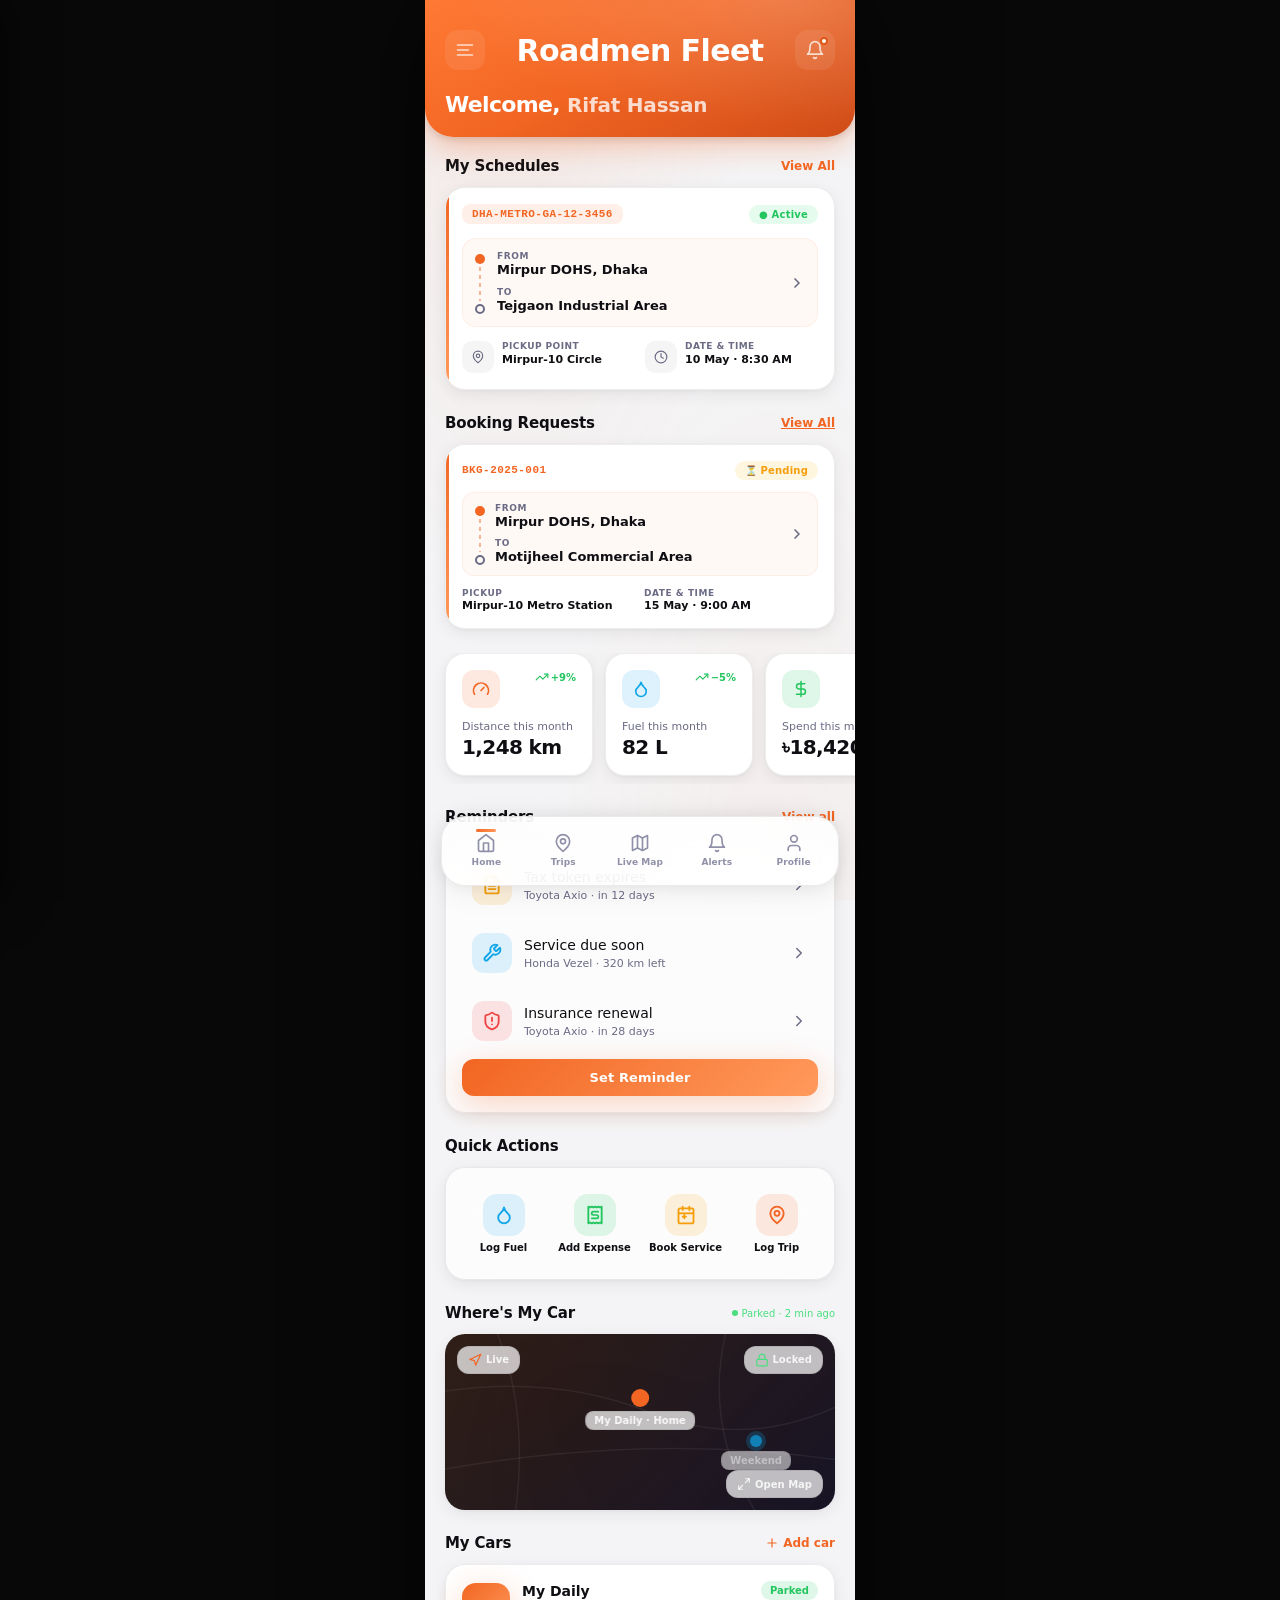
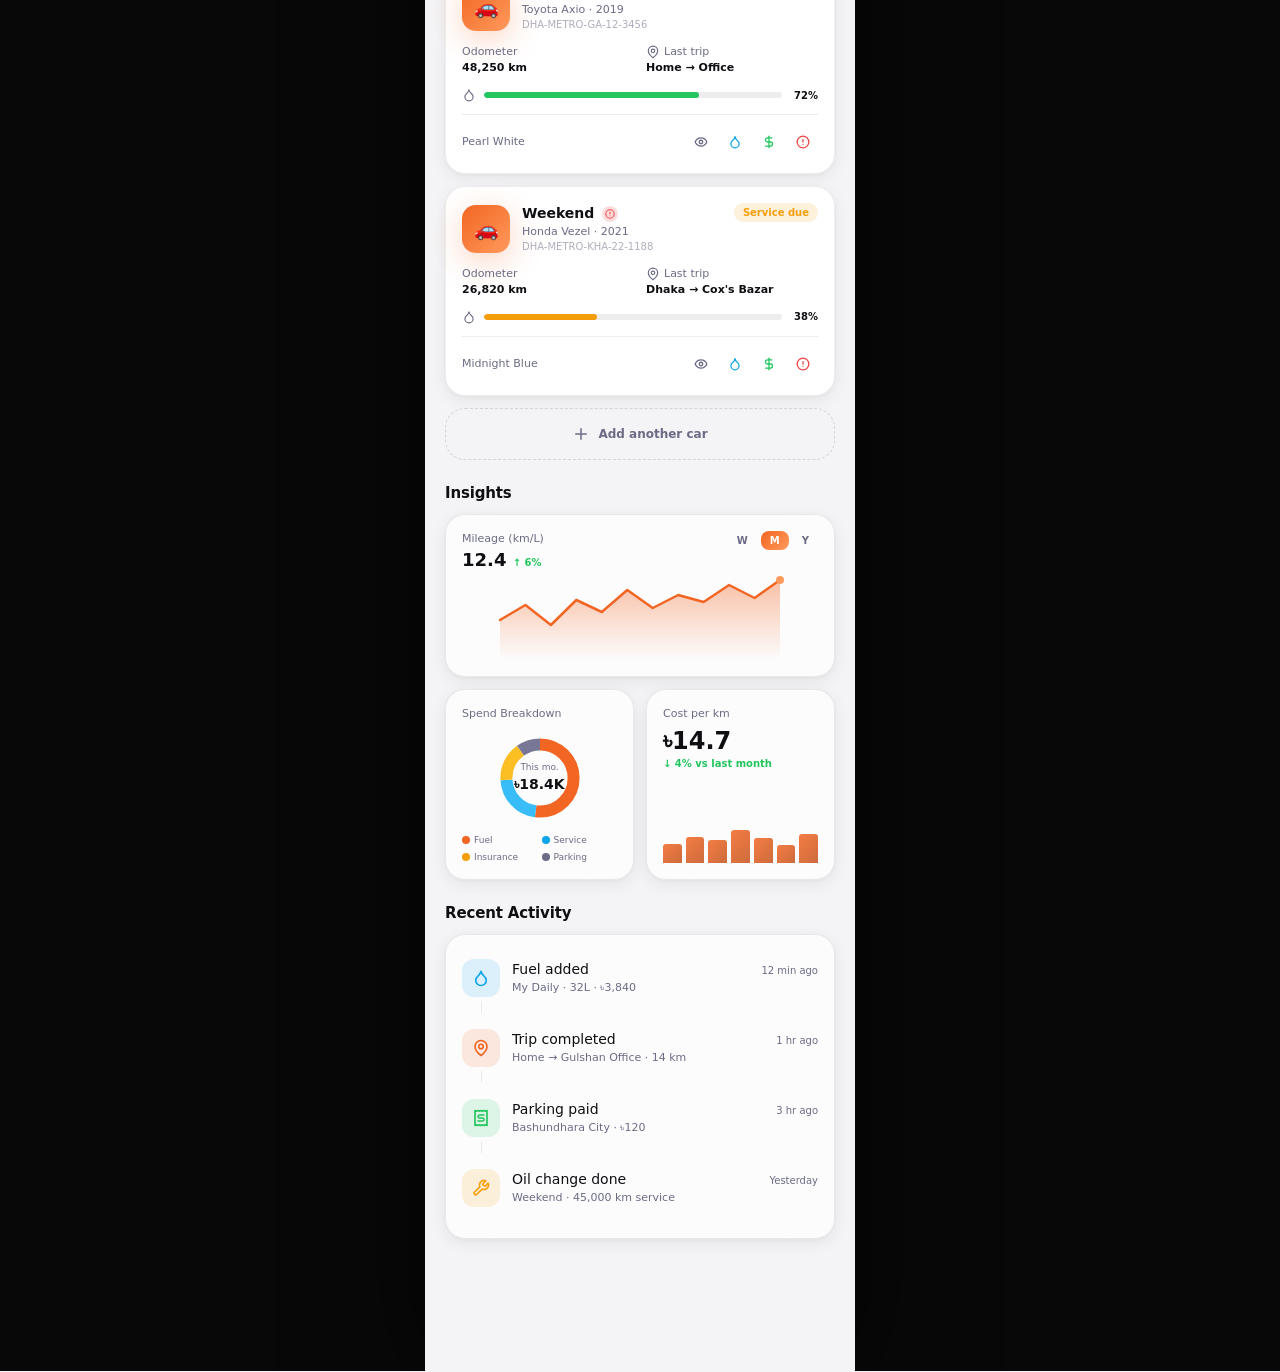
==== commit 5092be84: "Add files via upload" ====
--- a/index.html
+++ b/index.html
@@ -27,9 +27,9 @@
   <aside id="sideDrawer" class="side-drawer" aria-label="Navigation drawer">
 
     <div class="drawer-header">
-      <img src="assets/images/logo.png" alt="Roadmen Fleet Solution" class="drawer-logo"
-           onerror="this.style.display='none';this.nextElementSibling.style.display='block'">
-      <span class="drawer-logo-text" style="display:none">Roadmen</span>
+      <!-- <img src="assets/images/logo.png" alt="Roadmen Fleet Solution" class="drawer-logo"
+           onerror="this.style.display='none';this.nextElementSibling.style.display='block'"> -->
+      <span class="drawer-logo-text">Roadmen</span>
       <button id="drawerClose" class="drawer-close" aria-label="Close drawer">
         <svg width="16" height="16" viewBox="0 0 24 24" fill="none">
           <path stroke="currentColor" stroke-linecap="round" stroke-linejoin="round" stroke-width="2.5" d="M18 6 6 18M6 6l12 12"/>
@@ -140,9 +140,9 @@
           </svg>
         </button>
 
-        <img src="assets/images/logo.png" alt="Roadmen Fleet Solution" class="header-logo"
-             onerror="this.style.display='none';this.nextElementSibling.style.display='block'">
-        <span class="header-logo-text" style="display:none">Roadmen Fleet</span>
+        <!-- <img src="assets/images/logo.png" alt="Roadmen Fleet Solution" class="header-logo"
+             onerror="this.style.display='none';this.nextElementSibling.style.display='block'"> -->
+        <span class="header-logo-text">Roadmen Fleet</span>
 
         <div class="header-actions">
           <button class="notif-btn" aria-label="Notifications">
--- a/assets/style.css
+++ b/assets/style.css
@@ -0,0 +1,1313 @@
+/* ── Reset ── */
+*, *::before, *::after { box-sizing: border-box; margin: 0; padding: 0; }
+button { cursor: pointer; background: none; border: none; font: inherit; color: inherit; }
+svg { display: block; flex-shrink: 0; }
+img { display: block; }
+
+/* ══════════════════════════════════════════
+   DESIGN TOKENS — Light
+══════════════════════════════════════════ */
+:root {
+  --radius: 1rem;
+
+  /* Brand */
+  --primary:      #F26522;
+  --primary-dark: #C4511A;
+  --primary-light:#FF8847;
+  --primary-fg:   #FFFFFF;
+
+  /* Light surfaces */
+  --background:   #F4F4F6;
+  --bg-surface:   #FFFFFF;
+  --card:         #FFFFFF;
+  --foreground:   #0F0F13;
+  --muted:        #F0F0F5;
+  --muted-fg:     #6B6B85;
+  --border:       rgba(0,0,0,0.07);
+  --border-strong:rgba(0,0,0,0.13);
+
+  /* Semantic */
+  --accent:       #0EA5E9;
+  --accent-fg:    #FFFFFF;
+  --success:      #22C55E;
+  --warning:      #F59E0B;
+  --destructive:  #EF4444;
+
+  /* Gradients */
+  --grad-primary: linear-gradient(135deg, #F26522, #FF9A5C);
+  --grad-accent:  linear-gradient(135deg, #F26522, #C4511A);
+  --grad-bg:      radial-gradient(at 20% 0%, rgba(242,101,34,0.08) 0%, transparent 50%),
+                  radial-gradient(at 80% 100%, rgba(255,152,92,0.06) 0%, transparent 50%);
+
+  /* Shadows */
+  --shadow-glow:  0 8px 32px rgba(242,101,34,0.28);
+  --shadow-card:  0 4px 16px rgba(0,0,0,0.07), 0 1px 4px rgba(0,0,0,0.04);
+  --shadow-nav:   0 -2px 20px rgba(0,0,0,0.08), 0 8px 30px rgba(0,0,0,0.06);
+
+  /* Glass */
+  --glass-bg:     rgba(255,255,255,0.72);
+  --glass-border: rgba(0,0,0,0.08);
+
+  /* Header */
+  --header-bg:    linear-gradient(150deg, #FF7A35 0%, #F26522 45%, #D04C18 100%);
+}
+
+/* ══════════════════════════════════════════
+   DESIGN TOKENS — Dark
+══════════════════════════════════════════ */
+html.dark {
+  --background:    #0C0C0F;
+  --bg-surface:    #141418;
+  --card:          #18181D;
+  --foreground:    #ECECF0;
+  --muted:         #1E1E26;
+  --muted-fg:      #787896;
+  --border:        rgba(255,255,255,0.07);
+  --border-strong: rgba(255,255,255,0.12);
+
+  --accent:        #38BDF8;
+  --accent-fg:     #0C1A28;
+  --success:       #4ADE80;
+  --warning:       #FBBF24;
+  --destructive:   #F87171;
+
+  --grad-bg:       radial-gradient(at 20% 0%, rgba(242,101,34,0.1) 0%, transparent 50%),
+                   radial-gradient(at 80% 100%, rgba(242,101,34,0.05) 0%, transparent 50%);
+
+  --shadow-glow:   0 8px 32px rgba(242,101,34,0.32);
+  --shadow-card:   0 4px 20px rgba(0,0,0,0.5), 0 1px 4px rgba(0,0,0,0.4);
+  --shadow-nav:    0 -4px 30px rgba(0,0,0,0.6), 0 8px 30px rgba(0,0,0,0.4);
+
+  --glass-bg:      rgba(255,255,255,0.04);
+  --glass-border:  rgba(255,255,255,0.08);
+}
+
+/* ── Base ── */
+html {
+  font-family: 'Inter', ui-sans-serif, system-ui, -apple-system, 'Segoe UI', sans-serif;
+  -webkit-font-smoothing: antialiased;
+  background: var(--background);
+  color: var(--foreground);
+}
+body { min-height: 100dvh; }
+
+/* ── App shell ── */
+#app {
+  position: relative;
+  width: 100%; max-width: 430px;
+  margin: 0 auto;
+  min-height: 100dvh;
+  background: var(--background);
+  overflow-x: hidden;
+}
+@media (min-width: 430px) {
+  body { background: #080809; }
+  html.dark body { background: #060607; }
+  #app { box-shadow: 0 0 100px rgba(0,0,0,0.7); }
+}
+
+.gradient-bg {
+  position: fixed; inset: 0;
+  max-width: 430px; left: 50%; transform: translateX(-50%);
+  background: var(--grad-bg);
+  pointer-events: none; z-index: 0;
+}
+
+.content {
+  position: relative; z-index: 1;
+  padding-bottom: 100px;
+}
+
+/* ══════════════════════════════════════════
+   TYPOGRAPHY
+══════════════════════════════════════════ */
+.text-9   { font-size: 9px;  line-height: 1.4; }
+.text-10  { font-size: 10px; line-height: 1.4; }
+.text-11  { font-size: 11px; line-height: 1.45; }
+.text-xs  { font-size: 12px; line-height: 1.5; }
+.text-sm  { font-size: 14px; line-height: 1.5; }
+.text-base{ font-size: 16px; line-height: 1.5; }
+.text-lg  { font-size: 18px; line-height: 1.4; }
+.text-2xl { font-size: 24px; line-height: 1.3; }
+.font-medium   { font-weight: 500; }
+.font-semibold { font-weight: 600; }
+.font-bold     { font-weight: 700; }
+
+/* ── Color utils ── */
+.text-muted       { color: var(--muted-fg); }
+.text-muted-40    { color: color-mix(in srgb, var(--muted-fg) 55%, transparent); }
+.text-accent      { color: var(--accent); }
+.text-success     { color: var(--success); }
+.text-warning     { color: var(--warning); }
+.text-destructive { color: var(--destructive); }
+.text-fg          { color: var(--foreground); }
+.text-primary     { color: var(--primary); }
+
+/* ── Layout utils ── */
+.flex-center { display: flex; align-items: center; }
+.gap-1 { gap: 4px; }
+.gap-2 { gap: 8px; }
+.gap-3 { gap: 12px; }
+.mb-2  { margin-bottom: 8px; }
+.mb-3  { margin-bottom: 12px; }
+.mt-1  { margin-top: 4px; }
+.mt-3  { margin-top: 12px; }
+.px-4  { padding-left: 16px; padding-right: 16px; }
+.px-5  { padding-left: 20px; padding-right: 20px; }
+.w-full{ width: 100%; }
+.hidden{ display: none !important; }
+.space-y-2 > * + * { margin-top: 8px; }
+
+/* ── Glassmorphism ── */
+.glass {
+  background: var(--glass-bg);
+  backdrop-filter: blur(20px);
+  -webkit-backdrop-filter: blur(20px);
+  border: 1px solid var(--glass-border);
+}
+.card        { border-radius: calc(var(--radius) * 1.25); padding: 16px; }
+.shadow-card { box-shadow: var(--shadow-card); }
+.shadow-glow { box-shadow: var(--shadow-glow); }
+
+/* ── Gradients ── */
+.gradient-primary { background: var(--grad-primary); }
+.gradient-accent  { background: var(--grad-accent); }
+
+/* ── Icons ── */
+.icon    { width: 20px; height: 20px; }
+.icon-sm { width: 18px; height: 18px; }
+.icon-xs { width: 14px; height: 14px; }
+
+/* ── Tone icon backgrounds ── */
+.tone-primary    { background: rgba(242,101,34,0.14);  color: var(--primary); }
+.tone-accent     { background: rgba(14,165,233,0.14);  color: var(--accent); }
+.tone-success    { background: rgba(34,197,94,0.14);   color: var(--success); }
+.tone-warning    { background: rgba(245,158,11,0.14);  color: var(--warning); }
+.tone-destructive{ background: rgba(239,68,68,0.14);   color: var(--destructive); }
+html.dark .tone-primary    { background: rgba(242,101,34,0.18); }
+html.dark .tone-accent     { background: rgba(56,189,248,0.14); color: var(--accent); }
+html.dark .tone-success    { background: rgba(74,222,128,0.14); color: var(--success); }
+html.dark .tone-warning    { background: rgba(251,191,36,0.14); color: var(--warning); }
+html.dark .tone-destructive{ background: rgba(248,113,113,0.14);color: var(--destructive); }
+
+/* ── Animations ── */
+@keyframes pulse-ring {
+  0%   { box-shadow: 0 0 0 0 rgba(74,222,128,0.6); }
+  70%  { box-shadow: 0 0 0 6px rgba(74,222,128,0); }
+  100% { box-shadow: 0 0 0 0 rgba(74,222,128,0); }
+}
+@keyframes slide-left {
+  from { transform: translateX(-100%); }
+  to   { transform: translateX(0); }
+}
+@keyframes fade-overlay {
+  from { opacity: 0; }
+  to   { opacity: 1; }
+}
+.pulse-dot { animation: pulse-ring 2s infinite; }
+
+/* ── Micro interactions ── */
+.hover-scale:hover  { transform: scale(1.05); }
+.hover-scale:active { transform: scale(0.95); }
+.hover-row          { transition: background 150ms; border-radius: 12px; }
+.hover-row:hover    { background: rgba(242,101,34,0.05); }
+html:not(.dark) .hover-row:hover { background: rgba(0,0,0,0.04); }
+
+/* ── Buttons ── */
+.btn-icon {
+  width: 40px; height: 40px; border-radius: 14px;
+  display: flex; align-items: center; justify-content: center;
+  position: relative; transition: transform 150ms, background 150ms;
+}
+.btn-icon:hover  { transform: scale(1.05); }
+.btn-icon:active { transform: scale(0.95); }
+
+.btn-link { font-size: 12px; font-weight: 600; color: var(--primary); }
+
+.btn-primary {
+  width: 100%; padding: 11px; border-radius: 12px;
+  background: var(--grad-primary); color: #fff;
+  font-size: 13px; font-weight: 600; letter-spacing: 0.01em;
+  box-shadow: var(--shadow-glow);
+  transition: transform 150ms, opacity 150ms;
+}
+.btn-primary:active { transform: scale(0.98); opacity: 0.9; }
+
+/* ── Sections ── */
+.section        { padding: 0 20px; margin-bottom: 24px; }
+.section-scroll { margin-bottom: 24px; overflow-x: auto; scrollbar-width: none; }
+.section-scroll::-webkit-scrollbar { display: none; }
+.section-header {
+  display: flex; align-items: center; justify-content: space-between;
+  margin-bottom: 12px;
+}
+.section-title { font-size: 15px; font-weight: 700; letter-spacing: -0.01em; }
+
+/* ══════════════════════════════════════════
+   DRAWER OVERLAY
+══════════════════════════════════════════ */
+.drawer-overlay {
+  position: fixed; inset: 0; z-index: 200;
+  background: rgba(0,0,0,0.7);
+  backdrop-filter: blur(4px);
+  -webkit-backdrop-filter: blur(4px);
+  opacity: 0; pointer-events: none;
+  transition: opacity 300ms ease;
+}
+.drawer-overlay.open { opacity: 1; pointer-events: all; }
+
+/* ══════════════════════════════════════════
+   SIDE DRAWER
+══════════════════════════════════════════ */
+.side-drawer {
+  position: fixed; top: 0; left: 0;
+  width: min(300px, 84vw); height: 100dvh;
+  background: #111115;
+  border-right: 1px solid rgba(242,101,34,0.14);
+  z-index: 210;
+  display: flex; flex-direction: column;
+  transform: translateX(-100%);
+  transition: transform 320ms cubic-bezier(0.4,0,0.2,1);
+  overflow-y: auto;
+  box-shadow: 4px 0 40px rgba(0,0,0,0.6);
+}
+.side-drawer.open { transform: translateX(0); }
+
+.drawer-header {
+  display: flex; align-items: center; justify-content: space-between;
+  padding: 56px 20px 16px;
+  border-bottom: 1px solid rgba(255,255,255,0.06);
+}
+.drawer-logo { height: 26px; width: auto; object-fit: contain; }
+.drawer-logo-text {
+  font-size: 30px; font-weight: 800; color: var(--primary);
+  letter-spacing: -0.02em;
+}
+.drawer-close {
+  width: 36px; height: 36px; border-radius: 10px;
+  display: flex; align-items: center; justify-content: center;
+  color: #787896; background: rgba(255,255,255,0.06);
+  transition: background 150ms, color 150ms, transform 150ms;
+}
+.drawer-close:hover  { background: rgba(255,255,255,0.1); color: #ECECF0; }
+.drawer-close:active { transform: scale(0.93); }
+
+.drawer-profile {
+  padding: 20px 20px 16px;
+  border-bottom: 1px solid rgba(255,255,255,0.06);
+}
+.drawer-avatar {
+  width: 60px; height: 60px; border-radius: 18px;
+  background: var(--grad-primary);
+  display: flex; align-items: center; justify-content: center;
+  font-size: 20px; font-weight: 800; color: #fff;
+  box-shadow: var(--shadow-glow); margin-bottom: 12px;
+}
+.drawer-name  { font-size: 16px; font-weight: 700; color: #ECECF0; }
+.drawer-email { font-size: 11px; color: #787896; margin-top: 2px; }
+.drawer-badge {
+  display: inline-flex; align-items: center; gap: 4px;
+  margin-top: 8px; padding: 3px 10px; border-radius: 999px;
+  background: rgba(242,101,34,0.15); color: var(--primary);
+  font-size: 10px; font-weight: 700; letter-spacing: 0.03em;
+}
+
+.drawer-nav { flex: 1; padding: 8px 12px; }
+.drawer-section-label {
+  font-size: 10px; font-weight: 700; color: #505068;
+  letter-spacing: 0.08em; text-transform: uppercase;
+  padding: 10px 8px 4px;
+}
+.drawer-item {
+  display: flex; align-items: center; gap: 12px;
+  padding: 11px 10px; border-radius: 14px;
+  color: #C8C8D8; font-size: 14px; font-weight: 500;
+  transition: background 150ms, color 150ms, transform 100ms;
+  cursor: pointer;
+}
+.drawer-item:hover  { background: rgba(255,255,255,0.06); color: #ECECF0; }
+.drawer-item:active { transform: scale(0.98); }
+.drawer-item.active { background: rgba(242,101,34,0.12); color: var(--primary); font-weight: 600; }
+.di-icon {
+  width: 38px; height: 38px; border-radius: 12px; flex-shrink: 0;
+  display: flex; align-items: center; justify-content: center;
+  background: rgba(255,255,255,0.06); transition: background 150ms;
+}
+.drawer-item.active .di-icon { background: rgba(242,101,34,0.18); }
+
+.drawer-footer {
+  padding: 8px 12px;
+  border-top: 1px solid rgba(255,255,255,0.06);
+  padding-bottom: max(20px, env(safe-area-inset-bottom, 20px));
+}
+.drawer-logout {
+  display: flex; align-items: center; gap: 12px;
+  padding: 11px 10px; border-radius: 14px; width: 100%;
+  color: #F87171; font-size: 14px; font-weight: 600;
+  transition: background 150ms, transform 100ms;
+}
+.drawer-logout:hover  { background: rgba(248,113,113,0.1); }
+.drawer-logout:active { transform: scale(0.98); }
+.drawer-logout .di-icon { background: rgba(248,113,113,0.12); }
+
+/* ══════════════════════════════════════════
+   HEADER
+══════════════════════════════════════════ */
+.header {
+  background: linear-gradient(150deg, #FF7A35 0%, #F26522 45%, #D04C18 100%);
+  padding: 30px 20px 20px;
+  border-radius: 0 0 28px 28px;
+  margin-bottom: 8px;
+  position: relative; z-index: 10;
+  box-shadow: 0 8px 32px rgba(242,101,34,0.35), 0 2px 8px rgba(0,0,0,0.15);
+}
+.header::before {
+  content: '';
+  position: absolute; inset: 0;
+  border-radius: inherit;
+  background: radial-gradient(ellipse at 85% 0%, rgba(255,255,255,0.18) 0%, transparent 65%);
+  pointer-events: none;
+}
+
+.header-top {
+  display: flex; align-items: center; justify-content: space-between;
+  margin-bottom: 22px;
+}
+.header-logo { height: 26px; width: auto; object-fit: contain; }
+.header-logo-text {
+  font-size: 30px; font-weight: 800; color: #FFFFFF;
+  letter-spacing: -0.02em;
+}
+.header-actions { display: flex; align-items: center; gap: 8px; }
+
+.menu-btn {
+  width: 40px; height: 40px; border-radius: 13px;
+  display: flex; align-items: center; justify-content: center;
+  color: rgba(255,255,255,0.75); background: rgba(255,255,255,0.08);
+  transition: background 150ms, transform 150ms;
+}
+.menu-btn:hover  { background: rgba(255,255,255,0.14); }
+.menu-btn:active { transform: scale(0.93); }
+
+.notif-btn {
+  width: 40px; height: 40px; border-radius: 13px;
+  display: flex; align-items: center; justify-content: center;
+  color: rgba(255,255,255,0.75); background: rgba(255,255,255,0.08);
+  position: relative; transition: background 150ms, transform 150ms;
+}
+.notif-btn:hover  { background: rgba(255,255,255,0.14); }
+.notif-btn:active { transform: scale(0.93); }
+.notif-badge {
+  position: absolute; top: 7px; right: 7px;
+  width: 8px; height: 8px; border-radius: 50%;
+  background: #FFF; border: 2px solid #E05818;
+}
+
+.header-greeting {
+  display: flex; align-items: center; justify-content: space-between; gap: 12px;
+}
+.greeting-hi   { font-size: 12px; color: rgba(255,255,255,0.5); margin-bottom: 3px; }
+.greeting-name {
+  font-size: 22px; font-weight: 800; color: #FFFFFF;
+  letter-spacing: -0.03em; line-height: 1.15;
+}
+.greeting-username { font-size: 20px; font-weight: 600; color: rgba(255,255,255,0.78); letter-spacing: -0.01em; }
+.greeting-sub  { font-size: 11px; color: rgba(255,255,255,0.75); margin-top: 5px; font-weight: 600; }
+
+.header-avatar-wrap { position: relative; flex-shrink: 0; }
+.header-avatar {
+  width: 52px; height: 52px; border-radius: 18px;
+  background: rgba(255,255,255,0.2);
+  backdrop-filter: blur(12px);
+  -webkit-backdrop-filter: blur(12px);
+  display: flex; align-items: center; justify-content: center;
+  font-size: 18px; font-weight: 800; color: #fff;
+  box-shadow: 0 4px 16px rgba(0,0,0,0.15);
+  border: 1.5px solid rgba(255,255,255,0.35);
+}
+.online-dot {
+  position: absolute; bottom: -2px; right: -2px;
+  width: 12px; height: 12px; border-radius: 50%;
+  background: #4ADE80; border: 2px solid #E05818;
+}
+
+/* ══════════════════════════════════════════
+   SUMMARY CARDS
+══════════════════════════════════════════ */
+.cards-row {
+  display: flex; gap: 12px;
+  padding: 0 20px 8px;
+  width: max-content;
+}
+.summary-card {
+  min-width: 148px; border-radius: 20px; padding: 16px;
+  background: var(--card); border: 1px solid var(--border);
+  box-shadow: var(--shadow-card);
+  cursor: pointer; transition: transform 200ms, box-shadow 200ms;
+}
+.summary-card:hover  { transform: translateY(-2px) scale(1.01); box-shadow: var(--shadow-glow); }
+.summary-card:active { transform: scale(0.97); }
+
+.card-top { display: flex; align-items: flex-start; justify-content: space-between; }
+.card-icon {
+  width: 38px; height: 38px; border-radius: 12px;
+  display: flex; align-items: center; justify-content: center;
+}
+.trend      { display: flex; align-items: center; gap: 2px; font-size: 10px; font-weight: 600; }
+.trend-up   { color: var(--success); }
+.trend-warn { color: var(--warning); }
+.card-label { font-size: 11px; color: var(--muted-fg); margin-top: 12px; }
+.card-value { font-size: 20px; font-weight: 800; letter-spacing: -0.03em; margin-top: 2px; }
+
+/* ══════════════════════════════════════════
+   REMINDERS
+══════════════════════════════════════════ */
+.alert-row {
+  display: flex; align-items: center; gap: 12px;
+  padding: 10px; border-radius: 12px; cursor: pointer;
+}
+.alert-icon {
+  width: 40px; height: 40px; border-radius: 12px; flex-shrink: 0;
+  display: flex; align-items: center; justify-content: center;
+}
+.alert-text    { flex: 1; min-width: 0; }
+.chevron-right { transition: transform 150ms; }
+.alert-row:hover .chevron-right { transform: translateX(2px); }
+
+/* ══════════════════════════════════════════
+   QUICK ACTIONS
+══════════════════════════════════════════ */
+.quick-actions-grid { display: grid; grid-template-columns: repeat(4,1fr); gap: 8px; }
+.quick-action {
+  display: flex; flex-direction: column; align-items: center; gap: 6px;
+  padding: 10px 4px; border-radius: 14px;
+  transition: background 150ms, transform 150ms;
+}
+.quick-action:hover  { background: rgba(242,101,34,0.07); }
+.quick-action:active { transform: scale(0.93); }
+.qa-icon {
+  width: 42px; height: 42px; border-radius: 14px;
+  display: flex; align-items: center; justify-content: center;
+}
+.qa-label { font-size: 10px; font-weight: 600; text-align: center; }
+
+/* ══════════════════════════════════════════
+   LIVE TRACKING / MAP
+══════════════════════════════════════════ */
+.map-container {
+  position: relative; height: 176px; overflow: hidden;
+  border-radius: calc(var(--radius) * 1.25);
+}
+.map-bg {
+  position: absolute; inset: 0;
+  background:
+    linear-gradient(135deg, rgba(30,12,4,0.92), rgba(14,10,28,0.96)),
+    radial-gradient(circle at 30% 40%, rgba(242,101,34,0.22), transparent 50%);
+}
+.map-roads { position: absolute; inset: 0; width: 100%; height: 100%; opacity: 0.3; }
+
+.car-pin { position: absolute; display: flex; flex-direction: column; align-items: center; }
+.primary-pin   { top: 55px; left: 50%; transform: translateX(-50%); }
+.secondary-pin { bottom: 40px; right: 44px; opacity: 0.75; }
+
+.pin-dot {
+  width: 18px; height: 18px; border-radius: 50%;
+  background: var(--primary);
+  box-shadow: 0 0 0 0 rgba(242,101,34,0.6);
+}
+.pin-dot-sm { width: 12px; height: 12px; border-radius: 50%; }
+.accent-dot { background: var(--accent); box-shadow: 0 0 0 4px rgba(14,165,233,0.3); }
+.pin-label {
+  font-size: 10px; font-weight: 600; margin-top: 4px;
+  padding: 3px 8px; border-radius: 8px; white-space: nowrap;
+  color: rgba(255,255,255,0.9);
+}
+
+.map-badge {
+  position: absolute; display: flex; align-items: center; gap: 4px;
+  padding: 6px 10px; border-radius: 12px; font-size: 10px; font-weight: 600;
+  color: rgba(255,255,255,0.85);
+}
+.top-left     { top: 12px; left: 12px; }
+.top-right    { top: 12px; right: 12px; }
+.bottom-right { bottom: 12px; right: 12px; cursor: pointer; transition: transform 150ms; }
+.bottom-right:hover  { transform: scale(1.05); }
+.bottom-right:active { transform: scale(0.95); }
+
+.text-success-map { color: #4ADE80; }
+.live-status { font-size: 10px; color: #4ADE80; display: flex; align-items: center; gap: 4px; }
+.live-dot { width: 6px; height: 6px; border-radius: 50%; background: #4ADE80; }
+
+/* ══════════════════════════════════════════
+   VEHICLE CARDS
+══════════════════════════════════════════ */
+.vehicle-card {
+  background: var(--card); border: 1px solid var(--border);
+  border-radius: calc(var(--radius) * 1.25); padding: 16px;
+  box-shadow: var(--shadow-card);
+  transition: transform 200ms, box-shadow 200ms;
+}
+.vehicle-card:hover  { transform: translateY(-2px); }
+.vehicle-card:active { transform: scale(0.99); }
+.vehicle-top  { display: flex; align-items: flex-start; justify-content: space-between; gap: 12px; }
+.vehicle-info { display: flex; align-items: center; gap: 12px; min-width: 0; flex: 1; }
+.vehicle-avatar {
+  width: 48px; height: 48px; border-radius: 14px;
+  display: flex; align-items: center; justify-content: center;
+  font-size: 20px; flex-shrink: 0;
+}
+.vehicle-details { min-width: 0; }
+.vehicle-details p { overflow: hidden; text-overflow: ellipsis; white-space: nowrap; }
+
+.status-badge {
+  font-size: 10px; font-weight: 700; padding: 4px 9px;
+  border-radius: 999px; white-space: nowrap; flex-shrink: 0;
+}
+.status-success    { background: rgba(34,197,94,0.14);  color: var(--success); }
+.status-warning    { background: rgba(245,158,11,0.14); color: var(--warning); }
+.status-accent     { background: rgba(14,165,233,0.14); color: var(--accent); }
+.alert-badge {
+  width: 16px; height: 16px; border-radius: 50%;
+  background: rgba(239,68,68,0.18); color: var(--destructive);
+  display: flex; align-items: center; justify-content: center; flex-shrink: 0;
+}
+
+.vehicle-stats { margin-top: 12px; display: grid; grid-template-columns: 1fr 1fr; gap: 12px; }
+
+.fuel-bar-row { margin-top: 12px; display: flex; align-items: center; gap: 8px; }
+.fuel-track {
+  flex: 1; height: 6px; border-radius: 999px;
+  background: var(--border); overflow: hidden;
+}
+.fuel-fill   { height: 100%; border-radius: 999px; transition: width 600ms ease; }
+.fuel-success { background: var(--success); }
+.fuel-warning { background: var(--warning); }
+.fuel-danger  { background: var(--destructive); }
+.fuel-pct { font-size: 10px; font-weight: 600; width: 28px; text-align: right; }
+
+.vehicle-footer {
+  margin-top: 12px; padding-top: 12px;
+  border-top: 1px solid var(--border);
+  display: flex; align-items: center; justify-content: space-between;
+}
+.qicon {
+  width: 30px; height: 30px; border-radius: 9px;
+  display: flex; align-items: center; justify-content: center;
+  transition: background 150ms, transform 150ms;
+}
+.qicon:active           { transform: scale(0.9); }
+.hover-fg:hover         { background: rgba(255,255,255,0.08); }
+.hover-accent:hover     { background: rgba(14,165,233,0.14); }
+.hover-success:hover    { background: rgba(34,197,94,0.14); }
+.hover-destructive:hover{ background: rgba(239,68,68,0.14); }
+html:not(.dark) .hover-fg:hover { background: rgba(0,0,0,0.06); }
+.text-destructive { color: var(--destructive); }
+
+.add-car-btn {
+  width: 100%; padding: 16px;
+  border-radius: calc(var(--radius) * 1.25);
+  border: 1.5px dashed var(--border-strong) !important;
+  display: flex; align-items: center; justify-content: center; gap: 8px;
+  font-size: 12px; font-weight: 600; color: var(--muted-fg);
+  background: transparent !important;
+  transition: color 150ms, border-color 150ms, background 150ms, transform 150ms;
+}
+.add-car-btn:hover {
+  color: var(--primary); border-color: rgba(242,101,34,0.5) !important;
+  background: rgba(242,101,34,0.05) !important;
+}
+.add-car-btn:active { transform: scale(0.99); }
+
+/* ══════════════════════════════════════════
+   INSIGHTS
+══════════════════════════════════════════ */
+.chart-header { display: flex; align-items: flex-start; justify-content: space-between; margin-bottom: 8px; }
+.period-tabs  { display: flex; gap: 4px; }
+.period-btn {
+  font-size: 10px; font-weight: 700;
+  padding: 4px 9px; border-radius: 8px; color: var(--muted-fg);
+  transition: background 150ms, color 150ms;
+}
+.period-btn.active { background: var(--grad-primary); color: #fff; }
+.period-btn:not(.active):hover { background: rgba(242,101,34,0.08); color: var(--foreground); }
+
+.insights-grid { display: grid; grid-template-columns: 1fr 1fr; gap: 12px; margin-top: 12px; }
+.donut-wrap    { display: flex; align-items: center; justify-content: center; position: relative; }
+.donut-svg     { width: 96px; height: 96px; transform: rotate(-90deg); }
+.donut-center  { position: absolute; text-align: center; }
+.donut-legend  { display: grid; grid-template-columns: 1fr 1fr; gap: 4px; margin-top: 8px; }
+.legend-item   { display: flex; align-items: center; gap: 4px; }
+.legend-dot    { width: 8px; height: 8px; border-radius: 50%; flex-shrink: 0; }
+.cost-card     { display: flex; flex-direction: column; justify-content: space-between; }
+.bar-chart     { display: flex; align-items: flex-end; gap: 4px; height: 48px; margin-top: 12px; }
+.bar-item      { flex: 1; border-radius: 3px 3px 0 0; opacity: 0.85; }
+
+/* ══════════════════════════════════════════
+   ACTIVITY FEED
+══════════════════════════════════════════ */
+.activity-item { display: flex; gap: 12px; padding: 8px 0; }
+.activity-icon-col { display: flex; flex-direction: column; align-items: center; flex-shrink: 0; }
+.act-icon {
+  width: 38px; height: 38px; border-radius: 12px;
+  display: flex; align-items: center; justify-content: center; z-index: 1;
+}
+.timeline-line { flex: 1; width: 1px; background: var(--border); margin-top: 4px; min-height: 12px; }
+.activity-body { flex: 1; padding-bottom: 8px; }
+.activity-row  { display: flex; align-items: baseline; justify-content: space-between; gap: 8px; }
+
+/* ══════════════════════════════════════════
+   BOTTOM NAV — Floating Pill
+══════════════════════════════════════════ */
+.bottom-nav {
+  position: fixed;
+  bottom: max(14px, env(safe-area-inset-bottom, 14px));
+  left: 50%; transform: translateX(-50%);
+  width: calc(100% - 32px); max-width: 398px;
+  z-index: 50;
+  border-radius: 24px;
+  background: rgba(14,14,18,0.9);
+  backdrop-filter: blur(28px);
+  -webkit-backdrop-filter: blur(28px);
+  border: 1px solid rgba(255,255,255,0.1);
+  box-shadow: var(--shadow-nav), 0 0 0 0.5px rgba(242,101,34,0.08) inset;
+}
+html:not(.dark) .bottom-nav {
+  background: rgba(255,255,255,0.88);
+  border: 1px solid rgba(0,0,0,0.08);
+  box-shadow: 0 -2px 20px rgba(0,0,0,0.08), 0 8px 30px rgba(0,0,0,0.06);
+}
+
+.nav-inner {
+  display: flex; align-items: center; justify-content: space-around;
+  padding: 10px 6px 12px;
+}
+
+.nav-item {
+  display: flex; flex-direction: column; align-items: center; gap: 4px;
+  padding: 6px 12px; border-radius: 16px; flex: 1;
+  transition: transform 150ms; position: relative;
+}
+.nav-item:active { transform: scale(0.9); }
+.nav-item svg  { color: #505068; transition: color 200ms; }
+.nav-item span { font-size: 9px; font-weight: 600; color: #505068; transition: color 200ms; letter-spacing: 0.01em; }
+html:not(.dark) .nav-item svg  { color: #9090A8; }
+html:not(.dark) .nav-item span { color: #9090A8; }
+
+.nav-item.active svg  { color: var(--primary); }
+.nav-item.active span { color: var(--primary); font-weight: 700; }
+
+.nav-indicator {
+  position: absolute; top: 2px;
+  display: block; height: 3px; width: 20px; border-radius: 999px;
+  background: var(--grad-primary);
+  opacity: 0; transform: scaleX(0);
+  transition: opacity 220ms, transform 220ms cubic-bezier(0.34,1.56,0.64,1);
+}
+.nav-item.active .nav-indicator { opacity: 1; transform: scaleX(1); }
+
+/* ══════════════════════════════════════════
+   THEME TOGGLE (desktop only)
+══════════════════════════════════════════ */
+.theme-toggle-btn {
+  position: fixed; top: 16px; right: 16px;
+  width: 40px; height: 40px; border-radius: 12px;
+  display: flex; align-items: center; justify-content: center;
+  color: var(--muted-fg); z-index: 100;
+  background: var(--glass-bg);
+  backdrop-filter: blur(12px);
+  border: 1px solid var(--glass-border);
+  transition: color 150ms, transform 150ms;
+}
+.theme-toggle-btn:hover  { color: var(--foreground); transform: scale(1.05); }
+.theme-toggle-btn:active { transform: scale(0.95); }
+@media (max-width: 430px) { .theme-toggle-btn { display: none; } }
+
+/* ══════════════════════════════════════════
+   SCHEDULE CARDS
+══════════════════════════════════════════ */
+.schedule-cards-list { display: flex; flex-direction: column; gap: 12px; }
+
+.schedule-card {
+  width: 100%; text-align: left; cursor: pointer;
+  background: var(--card);
+  border: 1px solid var(--border);
+  border-radius: 20px;
+  padding: 16px;
+  box-shadow: var(--shadow-card);
+  position: relative; overflow: hidden;
+  transition: transform 180ms cubic-bezier(0.4,0,0.2,1), box-shadow 180ms;
+}
+.schedule-card::before {
+  content: '';
+  position: absolute; top: 0; left: 0; bottom: 0; width: 3px;
+  background: var(--grad-primary);
+  border-radius: 0 2px 2px 0;
+}
+.schedule-card:hover  { transform: translateY(-2px); box-shadow: 0 8px 28px rgba(242,101,34,0.14), var(--shadow-card); }
+.schedule-card:active { transform: scale(0.985); }
+
+.sc-top {
+  display: flex; align-items: center; justify-content: space-between;
+  margin-bottom: 14px;
+}
+.sc-reg {
+  font-size: 11px; font-weight: 700; letter-spacing: 0.04em;
+  color: var(--primary);
+  background: rgba(242,101,34,0.1);
+  padding: 4px 10px; border-radius: 8px;
+  font-family: ui-monospace, 'SF Mono', 'Roboto Mono', monospace;
+}
+html.dark .sc-reg { background: rgba(242,101,34,0.16); }
+
+.sc-status {
+  font-size: 10px; font-weight: 700; letter-spacing: 0.02em;
+  padding: 4px 10px; border-radius: 999px; flex-shrink: 0;
+}
+.sc-status-active   { background: rgba(74,222,128,0.14);  color: var(--success); }
+.sc-status-upcoming { background: rgba(242,101,34,0.14);  color: var(--primary); }
+.sc-status-done     { background: rgba(255,255,255,0.06); color: var(--muted-fg); }
+html:not(.dark) .sc-status-done { background: rgba(0,0,0,0.05); }
+
+.sc-route {
+  display: flex; align-items: stretch; gap: 12px;
+  padding: 12px; border-radius: 14px; margin-bottom: 14px;
+  background: rgba(242,101,34,0.04); border: 1px solid rgba(242,101,34,0.08);
+}
+html.dark .sc-route { background: rgba(255,255,255,0.03); border-color: rgba(255,255,255,0.05); }
+
+.sc-dots {
+  display: flex; flex-direction: column; align-items: center;
+  padding-top: 3px; flex-shrink: 0;
+}
+.sc-dot-start {
+  width: 10px; height: 10px; border-radius: 50%; background: var(--primary); flex-shrink: 0;
+}
+.sc-dot-line {
+  width: 2px; flex: 1; min-height: 16px; margin: 3px 0;
+  background: repeating-linear-gradient(
+    to bottom,
+    rgba(242,101,34,0.45) 0, rgba(242,101,34,0.45) 4px,
+    transparent 4px, transparent 8px
+  );
+}
+.sc-dot-end {
+  width: 10px; height: 10px; border-radius: 50%; flex-shrink: 0;
+  border: 2px solid var(--muted-fg); background: transparent;
+}
+
+.sc-places { flex: 1; display: flex; flex-direction: column; justify-content: space-between; gap: 8px; }
+.sc-place-label { font-size: 9px; font-weight: 700; letter-spacing: 0.07em; text-transform: uppercase; color: var(--muted-fg); margin-bottom: 1px; }
+.sc-place-name  { font-size: 13px; font-weight: 600; color: var(--foreground); line-height: 1.25; }
+
+.sc-chevron { display: flex; align-items: center; align-self: center; color: var(--muted-fg); flex-shrink: 0; padding-left: 4px; }
+
+.sc-meta { display: grid; grid-template-columns: 1fr 1fr; gap: 10px; }
+.sc-meta-item { display: flex; align-items: flex-start; gap: 8px; }
+.sc-meta-icon {
+  width: 32px; height: 32px; border-radius: 10px; flex-shrink: 0;
+  display: flex; align-items: center; justify-content: center;
+  background: rgba(255,255,255,0.05); color: var(--muted-fg);
+}
+html:not(.dark) .sc-meta-icon { background: rgba(0,0,0,0.04); }
+.sc-meta-label { font-size: 9px; font-weight: 700; letter-spacing: 0.05em; text-transform: uppercase; color: var(--muted-fg); margin-bottom: 2px; }
+.sc-meta-value { font-size: 11px; font-weight: 600; color: var(--foreground); line-height: 1.3; }
+
+/* ══════════════════════════════════════════
+   SCHEDULE DETAIL PAGE
+══════════════════════════════════════════ */
+.detail-page {
+  position: fixed;
+  top: 0; left: 0; right: 0; bottom: 0;
+  z-index: 300;
+  background: var(--background);
+  transform: translateX(100%);
+  transition: transform 340ms cubic-bezier(0.4, 0, 0.2, 1);
+  overflow: hidden;
+  display: flex; flex-direction: column;
+}
+.detail-page.open { transform: translateX(0); }
+
+/* Scrollable body — only this region scrolls */
+.detail-scrollable {
+  flex: 1;
+  overflow-y: auto; overflow-x: hidden;
+  -webkit-overflow-scrolling: touch;
+}
+
+.detail-inner {
+  max-width: 430px; margin: 0 auto;
+  padding-bottom: 24px;
+}
+
+/* ── Detail Header ── */
+.dp-header {
+  background: linear-gradient(150deg, #FF7A35 0%, #F26522 45%, #D04C18 100%);
+  padding: 52px 20px 24px;
+  border-radius: 0 0 24px 24px;
+  display: flex; align-items: center; justify-content: space-between; gap: 12px;
+  box-shadow: 0 8px 32px rgba(242,101,34,0.3), 0 2px 8px rgba(0,0,0,0.12);
+  position: relative;
+}
+.dp-header::before {
+  content: '';
+  position: absolute; inset: 0; border-radius: inherit;
+  background: radial-gradient(ellipse at 85% 0%, rgba(255,255,255,0.15) 0%, transparent 60%);
+  pointer-events: none;
+}
+.dp-back-icon {
+  width: 40px; height: 40px; border-radius: 12px; flex-shrink: 0;
+  display: flex; align-items: center; justify-content: center;
+  color: rgba(255,255,255,0.9);
+  background: rgba(255,255,255,0.14);
+  border: 1px solid rgba(255,255,255,0.22);
+  transition: background 150ms, transform 150ms;
+}
+.dp-back-icon:hover  { background: rgba(255,255,255,0.24); }
+.dp-back-icon:active { transform: scale(0.93); }
+
+.dp-header-center { flex: 1; text-align: center; }
+.dp-header-title    { font-size: 16px; font-weight: 800; color: #fff; letter-spacing: -0.02em; line-height: 1.2; }
+.dp-header-subtitle { font-size: 11px; color: rgba(255,255,255,0.62); margin-top: 3px; font-weight: 500; letter-spacing: 0.01em; }
+
+.dp-header-more {
+  width: 40px; height: 40px; border-radius: 12px; flex-shrink: 0;
+  display: flex; align-items: center; justify-content: center;
+  color: rgba(255,255,255,0.8);
+  background: rgba(255,255,255,0.1);
+  border: 1px solid rgba(255,255,255,0.15);
+  transition: background 150ms, transform 150ms;
+}
+.dp-header-more:hover  { background: rgba(255,255,255,0.18); }
+.dp-header-more:active { transform: scale(0.93); }
+
+/* ── Detail Content ── */
+.dp-content { padding: 20px; display: flex; flex-direction: column; gap: 20px; }
+
+/* ── Hero info card ── */
+.dp-hero {
+  background: var(--card); border: 1px solid var(--border);
+  border-radius: 20px; padding: 18px;
+  box-shadow: var(--shadow-card);
+  position: relative; overflow: hidden;
+}
+.dp-hero::before {
+  content: ''; position: absolute; top: 0; left: 0; bottom: 0; width: 3px;
+  background: var(--grad-primary); border-radius: 0 2px 2px 0;
+}
+.dp-hero-top {
+  display: flex; align-items: flex-start; justify-content: space-between; gap: 12px;
+  margin-bottom: 16px;
+}
+.dp-fleet-reg {
+  font-size: 12px; font-weight: 800; letter-spacing: 0.04em;
+  color: var(--primary); background: rgba(242,101,34,0.1);
+  padding: 5px 11px; border-radius: 9px;
+  font-family: ui-monospace, 'SF Mono', monospace;
+}
+html.dark .dp-fleet-reg { background: rgba(242,101,34,0.16); }
+
+.dp-info-grid {
+  display: grid; grid-template-columns: 1fr 1fr; gap: 12px;
+}
+.dp-info-item {
+  background: rgba(255,255,255,0.03); border: 1px solid var(--border);
+  border-radius: 12px; padding: 10px 12px;
+}
+html:not(.dark) .dp-info-item { background: rgba(0,0,0,0.02); }
+.dp-info-label { font-size: 9px; font-weight: 700; letter-spacing: 0.07em; text-transform: uppercase; color: var(--muted-fg); margin-bottom: 3px; }
+.dp-info-value { font-size: 13px; font-weight: 700; color: var(--foreground); line-height: 1.3; }
+.dp-info-value-primary { color: var(--primary); }
+
+/* ── Section label ── */
+.dp-section-title {
+  font-size: 14px; font-weight: 700; letter-spacing: -0.01em;
+  margin-bottom: -8px;
+}
+
+/* ── Route Timeline ── */
+.dp-route-card {
+  background: var(--card); border: 1px solid var(--border);
+  border-radius: 20px; padding: 18px;
+  box-shadow: var(--shadow-card);
+}
+.rt-item {
+  display: flex; gap: 14px; position: relative;
+}
+.rt-item:not(:last-child) { margin-bottom: 0; }
+
+.rt-indicator { display: flex; flex-direction: column; align-items: center; flex-shrink: 0; width: 20px; }
+.rt-dot {
+  width: 14px; height: 14px; border-radius: 50%; flex-shrink: 0; z-index: 1;
+  margin-top: 2px;
+}
+.rt-dot-start   { background: var(--primary); box-shadow: 0 0 0 3px rgba(242,101,34,0.2); }
+.rt-dot-stop    { background: transparent; border: 2px solid var(--muted-fg); width: 12px; height: 12px; margin-top: 3px; }
+.rt-dot-pickup  { background: var(--primary); width: 16px; height: 16px; margin-top: 1px; box-shadow: 0 0 0 4px rgba(242,101,34,0.25); }
+.rt-dot-end     { background: var(--foreground); width: 14px; height: 14px; border-radius: 4px; }
+
+.rt-line {
+  width: 2px; flex: 1; min-height: 20px;
+  margin: 2px auto;
+  background: repeating-linear-gradient(
+    to bottom,
+    var(--border-strong) 0, var(--border-strong) 4px,
+    transparent 4px, transparent 8px
+  );
+}
+.rt-line-orange {
+  background: repeating-linear-gradient(
+    to bottom,
+    rgba(242,101,34,0.5) 0, rgba(242,101,34,0.5) 4px,
+    transparent 4px, transparent 8px
+  );
+}
+
+.rt-body { flex: 1; padding-bottom: 18px; }
+.rt-item:last-child .rt-body { padding-bottom: 0; }
+
+.rt-label { font-size: 11px; font-weight: 600; color: var(--muted-fg); letter-spacing: 0.05em; text-transform: uppercase; margin-bottom: 2px; }
+.rt-place { font-size: 14px; font-weight: 600; color: var(--foreground); line-height: 1.3; }
+.rt-sub   { font-size: 11px; color: var(--muted-fg); margin-top: 2px; }
+
+.rt-pickup-row {
+  background: rgba(242,101,34,0.07); border: 1px solid rgba(242,101,34,0.15);
+  border-radius: 12px; padding: 10px 12px; margin-bottom: 18px;
+}
+html.dark .rt-pickup-row { background: rgba(242,101,34,0.1); }
+.rt-pickup-badge {
+  display: inline-flex; align-items: center; gap: 4px;
+  font-size: 9px; font-weight: 800; letter-spacing: 0.06em; text-transform: uppercase;
+  color: var(--primary); margin-bottom: 4px;
+}
+
+/* ── Route Map ── */
+.dp-map {
+  background: var(--card); border: 1px solid var(--border);
+  border-radius: 20px; overflow: hidden;
+  box-shadow: var(--shadow-card);
+  position: relative; height: 200px;
+}
+.dp-map-bg {
+  position: absolute; inset: 0;
+  background: linear-gradient(135deg, rgba(22,12,4,0.96), rgba(12,10,22,0.98)),
+              radial-gradient(circle at 25% 50%, rgba(242,101,34,0.18), transparent 50%),
+              radial-gradient(circle at 75% 50%, rgba(56,189,248,0.1), transparent 50%);
+}
+.dp-map-svg { position: absolute; inset: 0; width: 100%; height: 100%; }
+.dp-map-label {
+  position: absolute; font-size: 9px; font-weight: 700; color: rgba(255,255,255,0.75);
+  background: rgba(0,0,0,0.5); padding: 3px 7px; border-radius: 6px; white-space: nowrap;
+  letter-spacing: 0.03em;
+}
+.dp-map-label-start { top: 28px; left: 18px; color: #F26522; background: rgba(242,101,34,0.15); }
+.dp-map-label-end   { bottom: 28px; right: 18px; color: #38BDF8; background: rgba(56,189,248,0.12); }
+.dp-map-label-pickup{ top: 50%; transform: translateY(-50%); left: 50%; margin-left: 14px; color: #fff; }
+
+/* ── Driver Card ── */
+.dp-driver-card {
+  background: var(--card); border: 1px solid var(--border);
+  border-radius: 20px; padding: 18px;
+  box-shadow: var(--shadow-card);
+  display: flex; align-items: center; gap: 14px;
+}
+.driver-avatar {
+  width: 52px; height: 52px; border-radius: 16px; flex-shrink: 0;
+  background: var(--grad-primary);
+  display: flex; align-items: center; justify-content: center;
+  font-size: 18px; font-weight: 800; color: #fff;
+  box-shadow: var(--shadow-glow);
+}
+.driver-info { flex: 1; min-width: 0; }
+.driver-name   { font-size: 14px; font-weight: 700; color: var(--foreground); }
+.driver-phone  { font-size: 12px; color: var(--muted-fg); margin-top: 2px; font-family: ui-monospace, monospace; }
+.driver-rating { display: flex; align-items: center; gap: 4px; margin-top: 5px; }
+.driver-stars  { color: #FBBF24; font-size: 11px; }
+.driver-score  { font-size: 11px; font-weight: 700; color: var(--foreground); }
+
+.driver-call {
+  width: 46px; height: 46px; border-radius: 14px; flex-shrink: 0;
+  background: rgba(74,222,128,0.14); color: var(--success);
+  border: 1px solid rgba(74,222,128,0.2);
+  display: flex; align-items: center; justify-content: center;
+  transition: background 150ms, transform 150ms;
+}
+.driver-call:hover  { background: rgba(74,222,128,0.22); }
+.driver-call:active { transform: scale(0.93); }
+
+/* ── Bottom nav inside detail page (flex-flow, no position:fixed) ── */
+.bottom-nav-dp {
+  flex-shrink: 0;
+  border-radius: 24px;
+  margin: 0 16px max(16px, env(safe-area-inset-bottom, 16px));
+  background: rgba(14,14,18,0.92);
+  backdrop-filter: blur(28px);
+  -webkit-backdrop-filter: blur(28px);
+  border: 1px solid rgba(255,255,255,0.1);
+  box-shadow: var(--shadow-nav);
+}
+html:not(.dark) .bottom-nav-dp {
+  background: rgba(255,255,255,0.9);
+  border: 1px solid rgba(0,0,0,0.08);
+  box-shadow: 0 -2px 20px rgba(0,0,0,0.06), 0 8px 30px rgba(0,0,0,0.04);
+}
+
+/* ── Pick Fleet CTA ── */
+.dp-cta {
+  flex-shrink: 0;
+  padding: 10px 20px 0;
+  max-width: 430px; width: 100%; margin: 0 auto;
+}
+.btn-pick-fleet {
+  width: 100%; padding: 16px 24px;
+  border-radius: 18px;
+  background: var(--grad-primary);
+  color: #fff; font-size: 16px; font-weight: 800; letter-spacing: -0.01em;
+  display: flex; align-items: center; justify-content: center; gap: 10px;
+  box-shadow: var(--shadow-glow), 0 4px 16px rgba(0,0,0,0.2);
+  transition: transform 180ms cubic-bezier(0.34,1.56,0.64,1), opacity 180ms, background 300ms;
+}
+.btn-pick-fleet:hover  { transform: scale(1.02); }
+.btn-pick-fleet:active { transform: scale(0.97); opacity: 0.92; }
+.btn-pick-fleet.trip-active {
+  background: linear-gradient(135deg, #16A34A, #15803D);
+  box-shadow: 0 8px 32px rgba(22,163,74,0.35), 0 4px 16px rgba(0,0,0,0.2);
+}
+
+@keyframes fleet-pulse {
+  0%, 100% { opacity: 1; transform: scale(1); }
+  50%       { opacity: 0.6; transform: scale(1.4); }
+}
+.fleet-pulse-dot {
+  width: 10px; height: 10px; border-radius: 50%;
+  background: #fff; flex-shrink: 0;
+  animation: fleet-pulse 1.4s ease-in-out infinite;
+}
+
+/* ══════════════════════════════════════════
+   BOOKING CARDS
+══════════════════════════════════════════ */
+.booking-cards-list { display: flex; flex-direction: column; gap: 12px; }
+
+.booking-card {
+  display: block; width: 100%; text-align: left; text-decoration: none;
+  background: var(--card); border: 1px solid var(--border);
+  border-radius: 20px; padding: 16px;
+  box-shadow: var(--shadow-card);
+  position: relative; overflow: hidden; cursor: pointer;
+  transition: transform 180ms cubic-bezier(0.4,0,0.2,1), box-shadow 180ms;
+  color: var(--foreground);
+}
+.booking-card::before {
+  content: '';
+  position: absolute; top: 0; left: 0; bottom: 0; width: 3px;
+  background: var(--grad-primary); border-radius: 0 2px 2px 0;
+}
+.booking-card:hover  { transform: translateY(-2px); box-shadow: 0 8px 28px rgba(242,101,34,0.14), var(--shadow-card); }
+.booking-card:active { transform: scale(0.985); }
+
+.bk-top  { display: flex; align-items: center; justify-content: space-between; margin-bottom: 12px; }
+.bk-id   { font-size: 11px; font-weight: 700; letter-spacing: 0.04em; color: var(--primary); font-family: ui-monospace,'SF Mono',monospace; }
+.bk-created { font-size: 10px; color: var(--muted-fg); }
+
+.bk-route {
+  display: flex; align-items: stretch; gap: 10px;
+  padding: 10px 12px; border-radius: 12px; margin-bottom: 12px;
+  background: rgba(242,101,34,0.04); border: 1px solid rgba(242,101,34,0.08);
+}
+html.dark .bk-route { background: rgba(255,255,255,0.03); border-color: rgba(255,255,255,0.05); }
+.bk-place-label { font-size: 9px; font-weight: 700; letter-spacing: 0.07em; text-transform: uppercase; color: var(--muted-fg); margin-bottom: 1px; }
+.bk-place-name  { font-size: 13px; font-weight: 600; color: var(--foreground); line-height: 1.25; }
+
+.bk-meta { display: grid; grid-template-columns: 1fr 1fr; gap: 8px; }
+.bk-meta-item { display: flex; flex-direction: column; gap: 1px; }
+.bk-meta-label { font-size: 9px; font-weight: 700; letter-spacing: 0.06em; text-transform: uppercase; color: var(--muted-fg); }
+.bk-meta-value { font-size: 11px; font-weight: 600; color: var(--foreground); }
+
+/* Booking status badges */
+.bk-status { font-size: 10px; font-weight: 700; padding: 4px 10px; border-radius: 999px; flex-shrink: 0; letter-spacing: 0.02em; }
+.bk-status-pending  { background: rgba(251,191,36,0.14); color: var(--warning); }
+.bk-status-approved { background: rgba(74,222,128,0.14); color: var(--success); }
+.bk-status-rejected { background: rgba(248,113,113,0.14); color: var(--destructive); }
+
+/* ══════════════════════════════════════════
+   BOOKING PAGE HEADER
+══════════════════════════════════════════ */
+.page-subheading { font-size: 11px; color: rgba(255,255,255,0.65); margin-top: 4px; font-weight: 500; }
+
+/* ══════════════════════════════════════════
+   NEW REQUEST FAB
+══════════════════════════════════════════ */
+.new-request-fab {
+  position: fixed;
+  bottom: calc(max(14px, env(safe-area-inset-bottom, 14px)) + 76px);
+  right: max(16px, calc(50vw - 199px)); /* aligns to right edge of 430px app shell */
+  background: var(--grad-primary);
+  color: #fff; border-radius: 16px;
+  padding: 13px 20px;
+  font-size: 13px; font-weight: 800; letter-spacing: 0.01em;
+  display: flex; align-items: center; gap: 7px;
+  box-shadow: var(--shadow-glow), 0 4px 16px rgba(0,0,0,0.2);
+  z-index: 60;
+  transition: transform 180ms cubic-bezier(0.34,1.56,0.64,1), opacity 180ms;
+}
+.new-request-fab:hover  { transform: scale(1.04); }
+.new-request-fab:active { transform: scale(0.96); opacity: 0.9; }
+
+/* ══════════════════════════════════════════
+   BOOKING FORM
+══════════════════════════════════════════ */
+.form-group { display: flex; flex-direction: column; gap: 6px; }
+.form-label { font-size: 11px; font-weight: 700; letter-spacing: 0.06em; text-transform: uppercase; color: var(--muted-fg); }
+.form-row   { display: grid; grid-template-columns: 1fr 1fr; gap: 12px; }
+
+.form-input {
+  width: 100%; padding: 12px 14px;
+  border-radius: 14px; font-size: 14px; font-weight: 500;
+  color: var(--foreground); background: var(--card);
+  border: 1.5px solid var(--border);
+  transition: border-color 150ms, box-shadow 150ms;
+  outline: none; -webkit-appearance: none; appearance: none;
+}
+.form-input:focus { border-color: var(--primary); box-shadow: 0 0 0 3px rgba(242,101,34,0.12); }
+html.dark .form-input { color-scheme: dark; }
+
+.lf-wrap { position: relative; }
+.lf-wrap .form-input { padding-right: 100px; }
+.lf-map-btn {
+  position: absolute; top: 50%; right: 8px; transform: translateY(-50%);
+  display: flex; align-items: center; gap: 5px;
+  font-size: 11px; font-weight: 700; color: var(--primary);
+  background: rgba(242,101,34,0.1); border-radius: 9px;
+  padding: 5px 10px; transition: background 150ms;
+  white-space: nowrap;
+}
+html.dark .lf-map-btn { background: rgba(242,101,34,0.15); }
+.lf-map-btn:hover { background: rgba(242,101,34,0.2); }
+
+.form-divider {
+  height: 1px; background: var(--border); margin: 4px 0;
+}
+
+/* Route preview in form */
+.route-preview-box {
+  border-radius: 14px; overflow: hidden; border: 1px solid var(--border);
+  background: var(--card);
+}
+.route-preview-map { height: 180px; width: 100%; }
+.route-preview-info {
+  display: grid; grid-template-columns: 1fr 1fr;
+  gap: 1px; background: var(--border);
+}
+.route-stat {
+  background: var(--card); padding: 10px 14px;
+  display: flex; flex-direction: column; gap: 2px;
+}
+.route-stat-label { font-size: 9px; font-weight: 700; letter-spacing: 0.06em; text-transform: uppercase; color: var(--muted-fg); }
+.route-stat-value { font-size: 14px; font-weight: 700; color: var(--foreground); }
+
+/* Map placeholder (when Google Maps API key not set) */
+.map-placeholder {
+  height: 180px; border-radius: 14px; border: 1px dashed var(--border-strong);
+  display: flex; flex-direction: column; align-items: center; justify-content: center;
+  gap: 8px; color: var(--muted-fg); background: var(--card);
+}
+.map-placeholder p { font-size: 12px; font-weight: 600; }
+.map-placeholder small { font-size: 10px; text-align: center; line-height: 1.5; max-width: 200px; }
+
+/* ══════════════════════════════════════════
+   MAP PICKER MODAL (full-screen)
+══════════════════════════════════════════ */
+.map-picker-modal {
+  position: fixed; inset: 0; z-index: 500;
+  display: flex; flex-direction: column;
+  transform: translateY(100%);
+  transition: transform 320ms cubic-bezier(0.4,0,0.2,1);
+  max-width: 430px; left: 50%; margin-left: -215px;
+  background: var(--background);
+}
+@media (max-width: 430px) { .map-picker-modal { left: 0; margin-left: 0; } }
+.map-picker-modal.open { transform: translateY(0); }
+
+.map-picker-header {
+  background: linear-gradient(150deg, #FF7A35 0%, #F26522 45%, #D04C18 100%);
+  padding: 52px 16px 16px;
+  display: flex; flex-direction: column; gap: 10px;
+  position: relative; flex-shrink: 0;
+}
+.map-picker-header::before {
+  content: ''; position: absolute; inset: 0; border-radius: inherit;
+  background: radial-gradient(ellipse at 85% 0%, rgba(255,255,255,0.14) 0%, transparent 60%);
+  pointer-events: none;
+}
+.map-picker-top { display: flex; align-items: center; justify-content: space-between; }
+.map-picker-label { font-size: 16px; font-weight: 800; color: #fff; letter-spacing: -0.01em; }
+.map-picker-close {
+  width: 36px; height: 36px; border-radius: 10px;
+  background: rgba(255,255,255,0.15); border: 1px solid rgba(255,255,255,0.2);
+  display: flex; align-items: center; justify-content: center; color: #fff;
+  transition: background 150ms, transform 150ms;
+}
+.map-picker-close:hover  { background: rgba(255,255,255,0.24); }
+.map-picker-close:active { transform: scale(0.93); }
+
+.map-picker-search {
+  display: flex; align-items: center; gap: 8px;
+  background: rgba(255,255,255,0.15); border: 1px solid rgba(255,255,255,0.25);
+  border-radius: 12px; padding: 10px 14px;
+  backdrop-filter: blur(8px);
+}
+.map-picker-search-input {
+  flex: 1; background: none; border: none; outline: none;
+  font-size: 14px; font-weight: 500; color: #fff;
+}
+.map-picker-search-input::placeholder { color: rgba(255,255,255,0.6); }
+
+.map-picker-map { flex: 1; width: 100%; }
+
+.map-picker-footer {
+  flex-shrink: 0; padding: 14px 20px max(20px, env(safe-area-inset-bottom, 20px));
+  background: var(--card); border-top: 1px solid var(--border);
+}
+.map-picker-address {
+  font-size: 13px; font-weight: 600; color: var(--foreground);
+  margin-bottom: 12px; min-height: 20px;
+  display: flex; align-items: center; gap: 8px;
+}
+.map-picker-address svg { flex-shrink: 0; color: var(--primary); }
+
+/* ══════════════════════════════════════════
+   BOOKING STATUS TIMELINE
+══════════════════════════════════════════ */
+.bk-timeline { display: flex; flex-direction: column; gap: 0; }
+.bkt-item { display: flex; gap: 14px; position: relative; }
+.bkt-indicator { display: flex; flex-direction: column; align-items: center; flex-shrink: 0; width: 20px; }
+.bkt-dot {
+  width: 14px; height: 14px; border-radius: 50%; flex-shrink: 0; margin-top: 2px; z-index: 1;
+}
+.bkt-dot-done    { background: var(--success); box-shadow: 0 0 0 3px rgba(74,222,128,0.2); }
+.bkt-dot-active  { background: var(--primary); box-shadow: 0 0 0 3px rgba(242,101,34,0.2); }
+.bkt-dot-pending { background: transparent; border: 2px solid var(--muted-fg); width: 12px; height: 12px; margin-top: 3px; }
+.bkt-line { width: 2px; flex: 1; min-height: 24px; margin: 3px auto; background: var(--border); }
+.bkt-line-done { background: var(--success); opacity: 0.5; }
+.bkt-body { flex: 1; padding-bottom: 20px; }
+.bkt-item:last-child .bkt-body { padding-bottom: 0; }
+.bkt-title { font-size: 13px; font-weight: 600; color: var(--foreground); }
+.bkt-time  { font-size: 11px; color: var(--muted-fg); margin-top: 2px; }
+
+/* Admin notes */
+.admin-note-card {
+  background: rgba(251,191,36,0.08); border: 1px solid rgba(251,191,36,0.2);
+  border-radius: 14px; padding: 14px;
+}
+html.dark .admin-note-card { background: rgba(251,191,36,0.06); }
+.admin-note-label { font-size: 10px; font-weight: 700; letter-spacing: 0.06em; text-transform: uppercase; color: var(--warning); margin-bottom: 6px; display: flex; align-items: center; gap: 5px; }
+.admin-note-text  { font-size: 13px; font-weight: 500; color: var(--foreground); line-height: 1.5; }
+.admin-note-card.approved { background: rgba(74,222,128,0.08); border-color: rgba(74,222,128,0.2); }
+.admin-note-card.approved .admin-note-label { color: var(--success); }
+.admin-note-card.rejected { background: rgba(248,113,113,0.08); border-color: rgba(248,113,113,0.2); }
+.admin-note-card.rejected .admin-note-label { color: var(--destructive); }
+
+/* ── Scrollbar hide / Spacer ── */
+.scrollbar-hide { scrollbar-width: none; }
+.scrollbar-hide::-webkit-scrollbar { display: none; }
+.bottom-spacer { height: 8px; }
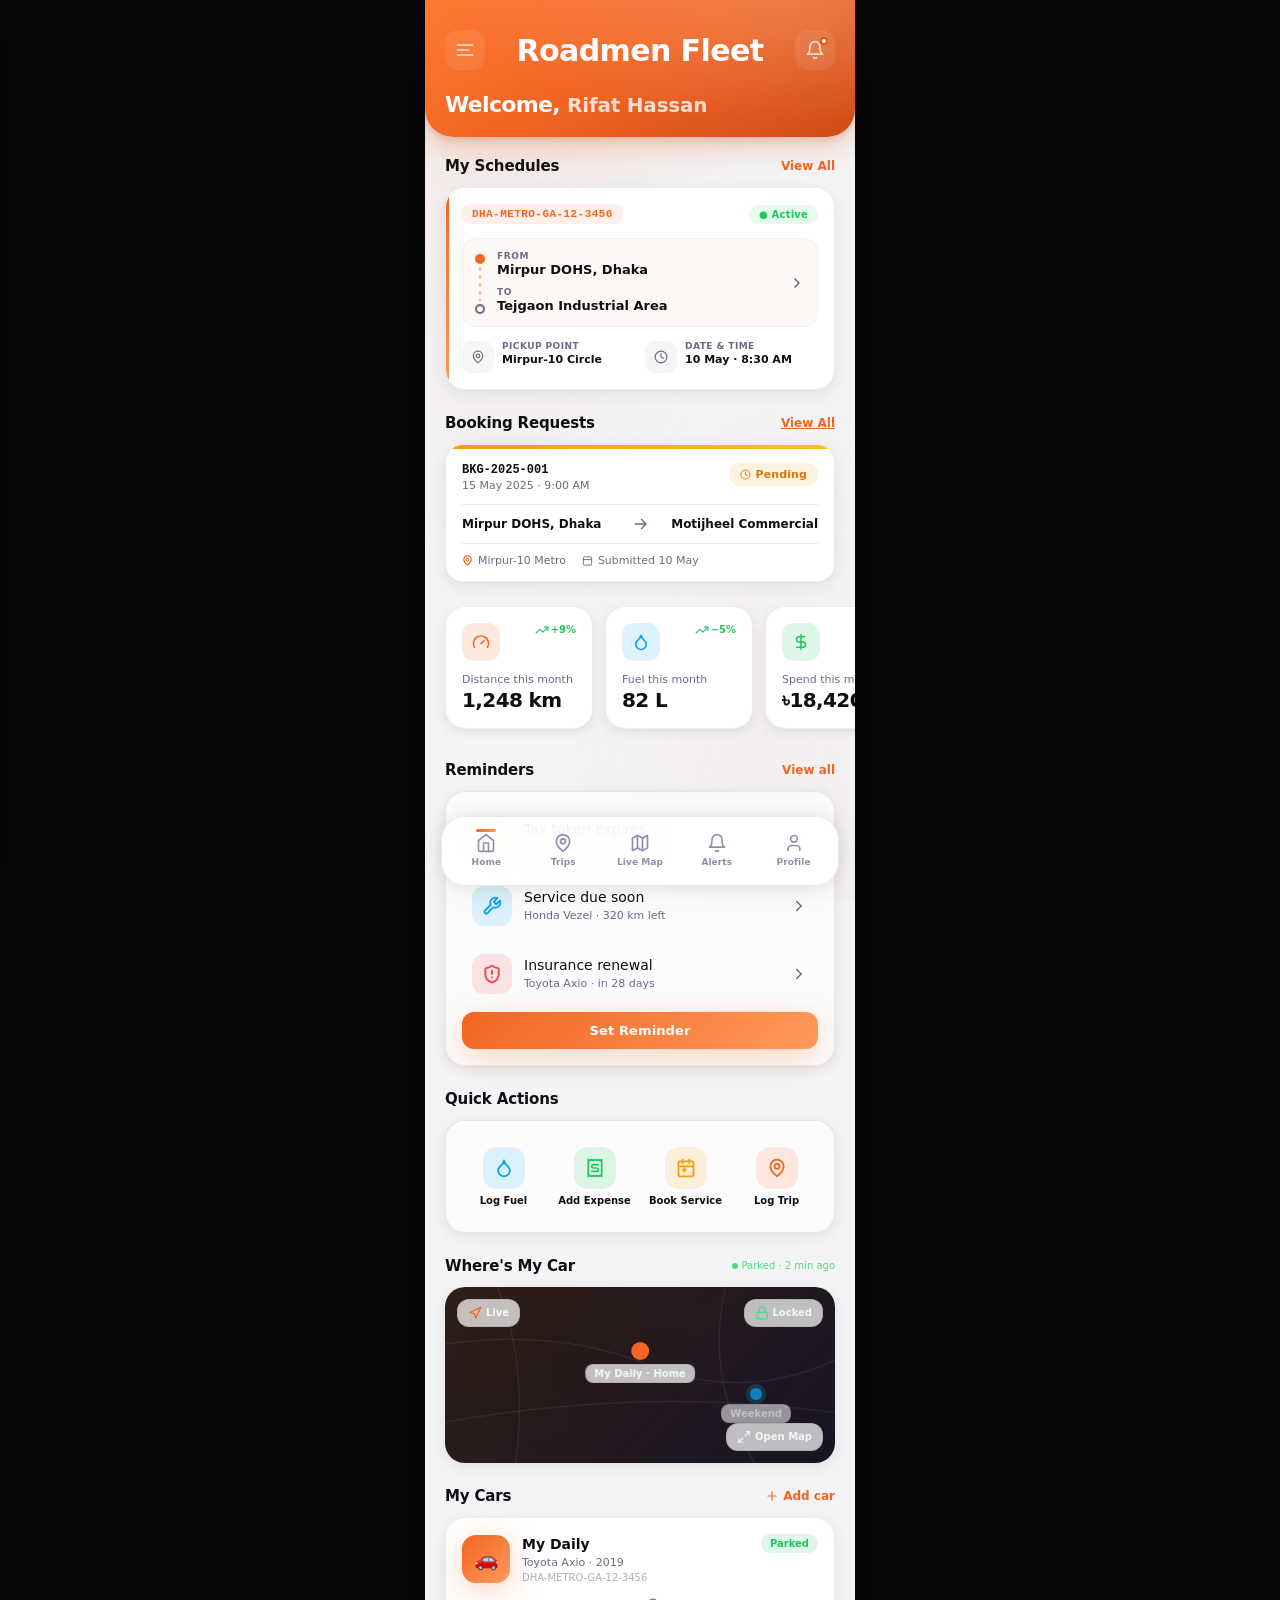
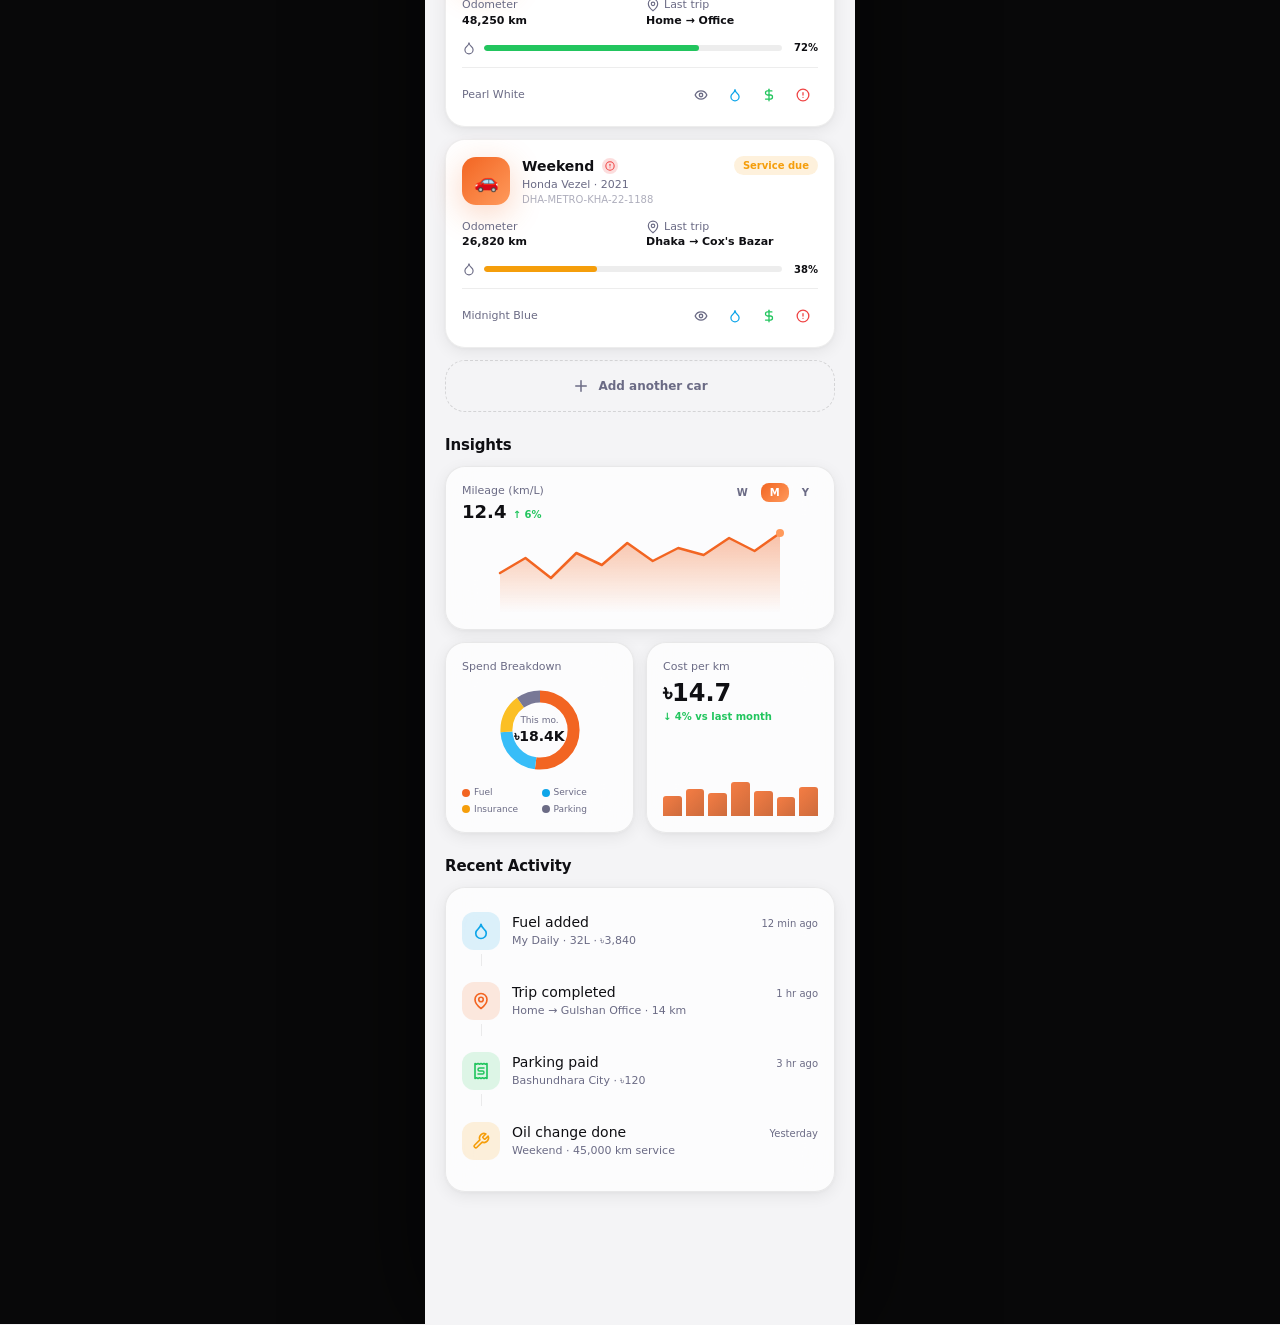
==== commit c091b736: "Add files via upload" ====
--- a/index.html
+++ b/index.html
@@ -164,6 +164,7 @@
     </header>
 
     <!-- ── MY SCHEDULES ─────────────────── -->
+    
     <section class="section" aria-label="My Schedules" style="margin-top:20px">
       <div class="section-header">
         <h2 class="section-title">My Schedules</h2>
@@ -226,8 +227,6 @@
             </div>
           </div>
         </button>
-
-        <!-- Schedule 2 — Upcoming -->
       
 
       </div>
@@ -242,31 +241,39 @@
       <div class="booking-cards-list">
 
         <!-- Pending -->
-        <a href="booking.html" class="booking-card" style="text-decoration:none">
-          <div class="bk-top">
-            <span class="bk-id">BKG-2025-001</span>
-            <span class="bk-status bk-status-pending">⏳ Pending</span>
-          </div>
-          <div class="bk-route">
-            <div class="sc-dots">
-              <div class="sc-dot-start"></div>
-              <div class="sc-dot-line"></div>
-              <div class="sc-dot-end"></div>
-            </div>
-            <div class="sc-places">
-              <div><p class="bk-place-label">From</p><p class="bk-place-name">Mirpur DOHS, Dhaka</p></div>
-              <div><p class="bk-place-label">To</p><p class="bk-place-name">Motijheel Commercial Area</p></div>
-            </div>
-            <div class="sc-chevron">
-              <svg width="16" height="16" viewBox="0 0 24 24" fill="none"><path stroke="currentColor" stroke-linecap="round" stroke-linejoin="round" stroke-width="2.5" d="m9 18 6-6-6-6"/></svg>
-            </div>
-          </div>
-          <div class="bk-meta">
-            <div class="bk-meta-item"><span class="bk-meta-label">Pickup</span><span class="bk-meta-value">Mirpur-10 Metro Station</span></div>
-            <div class="bk-meta-item"><span class="bk-meta-label">Date &amp; Time</span><span class="bk-meta-value">15 May · 9:00 AM</span></div>
+        <a href="booking.html" class="bkreq-card">
+          <div class="bkreq-strip bkreq-strip-pending"></div>
+          <div class="bkreq-inner">
+            <div class="bkreq-top">
+              <div class="bkreq-id-wrap">
+                <p class="bkreq-id">BKG-2025-001</p>
+                <p class="bkreq-datetime">15 May 2025 · 9:00 AM</p>
+              </div>
+              <div class="bkreq-badge bkreq-badge-pending">
+                <svg width="11" height="11" viewBox="0 0 24 24" fill="none"><circle cx="12" cy="12" r="10" stroke="currentColor" stroke-width="2" fill="none"/><polyline stroke="currentColor" stroke-linecap="round" stroke-linejoin="round" stroke-width="2" points="12 6 12 12 16 14"/></svg>
+                Pending
+              </div>
+            </div>
+            <div class="bkreq-route-row">
+              <span class="bkreq-place">Mirpur DOHS, Dhaka</span>
+              <svg class="bkreq-route-arrow" width="16" height="16" viewBox="0 0 24 24" fill="none"><path stroke="currentColor" stroke-linecap="round" stroke-linejoin="round" stroke-width="2" d="M5 12h14m-5-7 7 7-7 7"/></svg>
+              <span class="bkreq-place" style="text-align:right">Motijheel Commercial</span>
+            </div>
+            <div class="bkreq-foot">
+              <div class="bkreq-foot-item">
+                <svg width="11" height="11" viewBox="0 0 24 24" fill="none" style="color:var(--primary)"><path stroke="currentColor" stroke-linecap="round" stroke-linejoin="round" stroke-width="2.5" d="M20 10c0 6-8 12-8 12s-8-6-8-12a8 8 0 0 1 16 0Z"/><circle cx="12" cy="10" r="3" stroke="currentColor" stroke-width="2" fill="none"/></svg>
+                Mirpur-10 Metro
+              </div>
+              <div class="bkreq-foot-item">
+                <svg width="11" height="11" viewBox="0 0 24 24" fill="none"><rect width="18" height="18" x="3" y="4" rx="2" stroke="currentColor" stroke-width="2" fill="none"/><line x1="3" x2="21" y1="10" y2="10" stroke="currentColor" stroke-width="2"/></svg>
+                Submitted 10 May
+              </div>
+            </div>
           </div>
         </a>
 
+        <!-- Approved -->
+        
 
       </div>
     </section>
--- a/assets/style.css
+++ b/assets/style.css
@@ -1307,6 +1307,159 @@
 .admin-note-card.rejected { background: rgba(248,113,113,0.08); border-color: rgba(248,113,113,0.2); }
 .admin-note-card.rejected .admin-note-label { color: var(--destructive); }
 
+/* ══════════════════════════════════════════
+   STATIC MAP PREVIEW (form location fields)
+══════════════════════════════════════════ */
+.smap-wrap {
+  position: relative; margin-top: 8px;
+  border-radius: 14px; overflow: hidden;
+  height: 155px; flex-shrink: 0;
+  border: 1px solid rgba(0,0,0,0.09);
+  box-shadow: 0 2px 10px rgba(0,0,0,0.07);
+}
+.smap-svg {
+  width: 100%; height: 100%; display: block;
+  position: absolute; inset: 0;
+}
+.smap-pin {
+  position: absolute; top: 50%; left: 50%;
+  transform: translate(-50%, -100%);
+  filter: drop-shadow(0 3px 5px rgba(0,0,0,0.22));
+  pointer-events: none;
+}
+.smap-label {
+  position: absolute; bottom: 0; left: 0; right: 0;
+  background: rgba(255,255,255,0.95);
+  backdrop-filter: blur(10px);
+  -webkit-backdrop-filter: blur(10px);
+  padding: 8px 12px;
+  display: flex; align-items: center; gap: 6px;
+  border-top: 1px solid rgba(0,0,0,0.07);
+  font-size: 11px; font-weight: 600; color: #1a1a1a;
+}
+.smap-label span { flex: 1; overflow: hidden; text-overflow: ellipsis; white-space: nowrap; }
+
+/* Purpose select */
+.form-select-wrap { position: relative; }
+.form-select-wrap::after {
+  content: '';
+  position: absolute; right: 13px; top: 50%; transform: translateY(-50%);
+  width: 18px; height: 18px; pointer-events: none;
+  background: url("data:image/svg+xml,%3Csvg width='18' height='18' viewBox='0 0 24 24' fill='none' xmlns='http://www.w3.org/2000/svg'%3E%3Cpath stroke='%236B6B85' stroke-linecap='round' stroke-linejoin='round' stroke-width='2.2' d='m6 9 6 6 6-6'/%3E%3C/svg%3E") no-repeat center;
+}
+select.form-input { -webkit-appearance: none; appearance: none; padding-right: 40px; cursor: pointer; }
+
+/* ══════════════════════════════════════════
+   SCHEDULE CARD — Simple (Dashboard)
+══════════════════════════════════════════ */
+.sched-card {
+  width: 100%; text-align: left; cursor: pointer;
+  background: var(--card); border: 1px solid var(--border);
+  border-radius: 18px; overflow: hidden;
+  box-shadow: var(--shadow-card);
+  position: relative;
+  transition: transform 180ms cubic-bezier(0.4,0,0.2,1), box-shadow 180ms;
+}
+.sched-card::before {
+  content: '';
+  position: absolute; top: 0; left: 0; bottom: 0; width: 3px;
+  background: var(--grad-primary); border-radius: 0 2px 2px 0;
+}
+.sched-card:hover  { transform: translateY(-2px); box-shadow: 0 8px 24px rgba(242,101,34,0.12), var(--shadow-card); }
+.sched-card:active { transform: scale(0.985); }
+
+.sched-top {
+  display: flex; align-items: center; justify-content: space-between;
+  padding: 14px 16px 10px;
+}
+.sched-reg {
+  font-size: 11px; font-weight: 700; letter-spacing: 0.04em;
+  color: var(--primary); background: rgba(242,101,34,0.1);
+  padding: 4px 10px; border-radius: 8px;
+  font-family: ui-monospace, 'SF Mono', monospace;
+}
+
+.sched-body { padding: 0 16px 10px; }
+.sched-route { display: flex; align-items: center; gap: 10px; }
+.sched-loc   { flex: 1; min-width: 0; }
+.sched-loc-label { font-size: 9px; font-weight: 700; text-transform: uppercase; letter-spacing: 0.07em; color: var(--muted-fg); margin-bottom: 3px; }
+.sched-loc-name  { font-size: 13px; font-weight: 700; color: var(--foreground); white-space: nowrap; overflow: hidden; text-overflow: ellipsis; }
+
+.sched-arrow-wrap { display: flex; align-items: center; flex-shrink: 0; }
+.sched-arrow-shaft {
+  width: 32px; height: 2px; background: var(--border); position: relative;
+}
+.sched-arrow-shaft::after {
+  content: ''; position: absolute; right: -5px; top: -3px;
+  border-left: 6px solid var(--border);
+  border-top: 4px solid transparent;
+  border-bottom: 4px solid transparent;
+}
+
+.sched-footer {
+  padding: 10px 16px; border-top: 1px solid var(--border);
+  display: flex; align-items: center; justify-content: space-between;
+}
+.sched-pickup {
+  display: flex; align-items: center; gap: 5px;
+  font-size: 11px; font-weight: 500; color: var(--muted-fg);
+  min-width: 0; flex: 1; white-space: nowrap; overflow: hidden; text-overflow: ellipsis;
+}
+.sched-datetime {
+  display: flex; align-items: center; gap: 4px;
+  font-size: 11px; font-weight: 600; color: var(--foreground); flex-shrink: 0;
+}
+.sched-pill { font-size: 10px; font-weight: 700; padding: 4px 10px; border-radius: 999px; flex-shrink: 0; }
+.sched-pill-active   { background: rgba(34,197,94,0.12);  color: var(--success); }
+.sched-pill-upcoming { background: rgba(242,101,34,0.12); color: var(--primary); }
+.sched-pill-done     { background: rgba(0,0,0,0.06); color: var(--muted-fg); }
+
+/* ══════════════════════════════════════════
+   BOOKING REQUEST CARD — Status-dominant Style (Dashboard)
+══════════════════════════════════════════ */
+.bkreq-card {
+  display: block; width: 100%; text-align: left; text-decoration: none;
+  background: var(--card); border: 1px solid var(--border);
+  border-radius: 18px; overflow: hidden;
+  box-shadow: var(--shadow-card); cursor: pointer; color: var(--foreground);
+  transition: transform 180ms cubic-bezier(0.4,0,0.2,1), box-shadow 180ms;
+}
+.bkreq-card:hover  { transform: translateY(-2px); }
+.bkreq-card:active { transform: scale(0.985); }
+
+.bkreq-strip { height: 4px; width: 100%; }
+.bkreq-strip-pending  { background: linear-gradient(90deg, #F59E0B, #FBBF24); }
+.bkreq-strip-approved { background: linear-gradient(90deg, #22C55E, #4ADE80); }
+.bkreq-strip-rejected { background: linear-gradient(90deg, #EF4444, #F87171); }
+
+.bkreq-inner { padding: 14px 16px; }
+
+.bkreq-top { display: flex; align-items: flex-start; justify-content: space-between; gap: 10px; margin-bottom: 12px; }
+.bkreq-id { font-size: 12px; font-weight: 800; color: var(--foreground); font-family: ui-monospace, 'SF Mono', monospace; }
+.bkreq-datetime { font-size: 11px; color: var(--muted-fg); margin-top: 2px; font-weight: 500; }
+
+.bkreq-badge {
+  display: flex; align-items: center; gap: 5px;
+  padding: 5px 11px; border-radius: 10px;
+  font-size: 11px; font-weight: 700; flex-shrink: 0; letter-spacing: 0.01em;
+}
+.bkreq-badge-pending  { background: rgba(245,158,11,0.12);  color: #D97706; }
+.bkreq-badge-approved { background: rgba(34,197,94,0.12);   color: #15803D; }
+.bkreq-badge-rejected { background: rgba(239,68,68,0.12);   color: #DC2626; }
+
+.bkreq-route-row {
+  display: flex; align-items: center; gap: 8px;
+  padding: 11px 0;
+  border-top: 1px solid var(--border);
+  border-bottom: 1px solid var(--border);
+  margin-bottom: 10px;
+}
+.bkreq-place { font-size: 12px; font-weight: 600; color: var(--foreground); flex: 1; min-width: 0; white-space: nowrap; overflow: hidden; text-overflow: ellipsis; }
+.bkreq-route-arrow { flex-shrink: 0; color: var(--muted-fg); }
+
+.bkreq-foot { display: flex; align-items: center; gap: 16px; }
+.bkreq-foot-item { display: flex; align-items: center; gap: 5px; font-size: 11px; color: var(--muted-fg); font-weight: 500; }
+
 /* ── Scrollbar hide / Spacer ── */
 .scrollbar-hide { scrollbar-width: none; }
 .scrollbar-hide::-webkit-scrollbar { display: none; }
